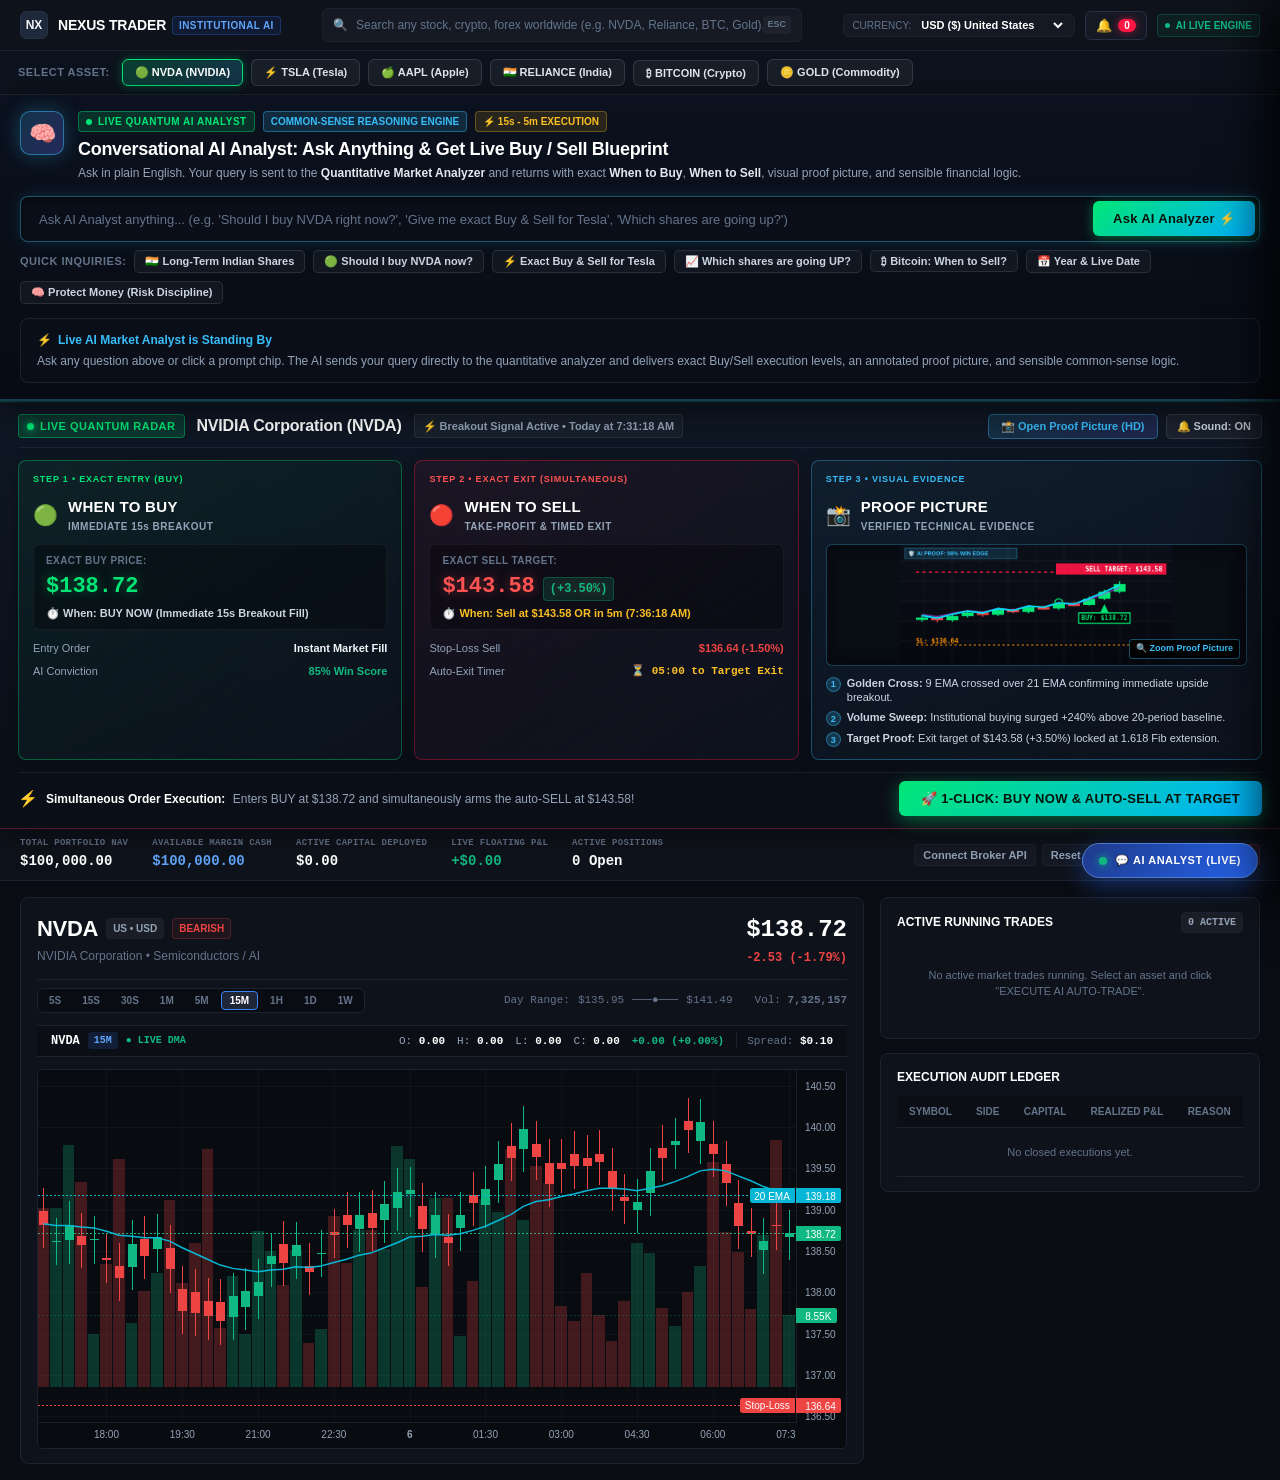
==== frontend/index.html @ 93ea9766 "Upgrade AI engine to Live Gemini 3.5 AI with comprehensive long-term Indian stock advisory and inten" ====
<!DOCTYPE html>
<html lang="en">
<head>
  <meta charset="UTF-8">
  <meta name="viewport" content="width=device-width, initial-scale=1.0, maximum-scale=1.0, user-scalable=no">
  <title>NEXUS TRADER AI | Institutional Multi-Asset & Algorithmic Execution Platform</title>
  <link rel="stylesheet" href="style.css?v=3.0">
  <script src="lightweight-charts.js"></script>
  <script src="qrcode.min.js"></script>
</head>
<body>

  <!-- Top Application Header -->
  <header class="app-header">
    <div class="brand-section">
      <div class="brand-logo">NX</div>
      <div>
        <div class="brand-title">
          NEXUS TRADER
          <span class="brand-badge">INSTITUTIONAL AI</span>
        </div>
      </div>
    </div>

    <!-- Universal Search Bar -->
    <div class="search-container">
      <div class="search-input-wrap">
        <span class="search-icon">🔍</span>
        <input type="text" id="globalSearchInput" class="global-search-input" placeholder="Search any stock, crypto, forex worldwide (e.g. NVDA, Reliance, BTC, Gold)..." autocomplete="off">
        <span class="search-shortcut">ESC</span>
      </div>
      <!-- Autocomplete Dropdown Menu -->
      <div class="search-results-menu" id="searchResultsMenu"></div>
    </div>

    <!-- Live Institutional World Clocks (Hidden to reduce clutter) -->
    <div class="world-clocks-strip num" id="worldClocksStrip" style="display:none;">
      <span class="clock-item">UTC <strong id="clockUtc">--:--:--</strong></span>
      <span class="clock-item">NYC <strong id="clockNyc">--:--:--</strong></span>
      <span class="clock-item">LON <strong id="clockLon">--:--:--</strong></span>
      <span class="clock-item">MUM <strong id="clockMum">--:--:--</strong></span>
    </div>

    <!-- Header Right Controls -->
    <div class="header-actions">
      <!-- 12 Global Currencies Switcher -->
      <div class="currency-select-box">
        <span style="color:var(--text-faint); font-size:10px;">CURRENCY:</span>
        <select id="currencySelect" class="styled-select">
          <option value="USD">USD ($) United States</option>
          <option value="INR">INR (₹) India</option>
          <option value="EUR">EUR (€) Eurozone</option>
          <option value="GBP">GBP (£) United Kingdom</option>
          <option value="JPY">JPY (¥) Japan</option>
          <option value="AED">AED (د.إ) UAE Dirham</option>
          <option value="CAD">CAD (C$) Canada</option>
          <option value="AUD">AUD (A$) Australia</option>
          <option value="CHF">CHF (Fr) Switzerland</option>
          <option value="SGD">SGD (S$) Singapore</option>
          <option value="CNY">CNY (¥) China</option>
          <option value="SAR">SAR (﷼) Saudi Arabia</option>
        </select>
      </div>

      <div style="display:none;">
        <select id="routingSelect"><option value="SANDBOX">Sandbox</option></select>
        <button type="button" id="btnOpenPhoneModal"></button>
        <button type="button" id="btnToggleAiChat"></button>
      </div>

      <!-- Live Buy & Sell Alert Notifications Bell -->
      <div class="alert-bell-wrapper">
        <button type="button" id="btnToggleAlerts" class="btn-alerts-bell" onclick="toggleAlertsDrawer()" title="Live Buy & Sell Signal Notifications">
          <span>🔔</span>
          <span id="alertBellBadge" class="alert-badge">0</span>
        </button>
        <!-- Alerts Dropdown Drawer -->
        <div class="alerts-dropdown" id="alertsDropdown" style="display:none;">
          <div class="alerts-dropdown-head">
            <div style="display:flex; align-items:center; gap:6px;">
              <span>🚨</span>
              <strong style="color:#fff; font-size:11px;">LIVE SIGNAL RADAR</strong>
            </div>
            <button type="button" class="btn-clear-alerts" onclick="clearAlertsFeed()">Clear All</button>
          </div>
          <div class="alerts-feed-list" id="alertsFeedList">
            <div style="padding:16px; text-align:center; color:var(--text-faint); font-size:11px;">
              Listening for algorithmic breakouts and price targets...
            </div>
          </div>
        </div>
      </div>

      <!-- Feed Status Pulse -->
      <div class="feed-pulse">
        <span class="pulse-dot"></span>
        <span>AI LIVE ENGINE</span>
      </div>
    </div>
  </header>

  <!-- Clean Quick Asset Watchlist -->
  <div class="quick-asset-strip">
    <span class="strip-label">SELECT ASSET:</span>
    <button type="button" class="quick-asset-btn active" onclick="selectAsset('NVDA')">
      🟢 NVDA (NVIDIA)
    </button>
    <button type="button" class="quick-asset-btn" onclick="selectAsset('TSLA')">
      ⚡ TSLA (Tesla)
    </button>
    <button type="button" class="quick-asset-btn" onclick="selectAsset('AAPL')">
      🍏 AAPL (Apple)
    </button>
    <button type="button" class="quick-asset-btn" onclick="selectAsset('RELIANCE.NS')">
      🇮🇳 RELIANCE (India)
    </button>
    <button type="button" class="quick-asset-btn" onclick="selectAsset('BTC/USD')">
      ₿ BITCOIN (Crypto)
    </button>
    <button type="button" class="quick-asset-btn" onclick="selectAsset('GC=F')">
      🪙 GOLD (Commodity)
    </button>
  </div>

  <!-- Legacy Navigation (Hidden to reduce clutter) -->
  <nav class="market-nav-strip" style="display:none;">
    <button class="market-tab active" data-market="ALL">ALL</button>
    <button class="market-tab" data-market="US">US</button>
    <button class="market-tab" data-market="IN">IN</button>
    <button class="market-tab" data-market="EU">EU</button>
    <button class="market-tab" data-market="ASIA">ASIA</button>
    <button class="market-tab" data-market="CRYPTO">CRYPTO</button>
    <button class="market-tab" data-market="COMMODITIES">COMMODITIES</button>
    <button class="market-tab" data-market="FOREX">FOREX</button>
    <button class="market-tab" data-market="INDICES">INDICES</button>
  </nav>

  <!-- ========================================================
       FRONT & CENTER: QUANTUM AI TRADER & REAL-TIME ANALYZER
       ======================================================== -->
  <section id="frontAiAnalystHub" class="front-ai-hub">
    <div class="front-ai-container">
      
      <!-- Top Title & Live Status -->
      <div class="front-ai-header">
        <div class="front-ai-brand">
          <div class="ai-avatar-pulse">🧠</div>
          <div>
            <div class="ai-badge-row">
              <span class="front-ai-status-pill"><span class="ai-live-dot"></span> LIVE QUANTUM AI ANALYST</span>
              <span class="ai-intel-pill">COMMON-SENSE REASONING ENGINE</span>
              <span class="ai-speed-pill">⚡ 15s - 5m EXECUTION</span>
            </div>
            <h1 class="front-ai-title">Conversational AI Analyst: Ask Anything & Get Live Buy / Sell Blueprint</h1>
            <p class="front-ai-subtitle">
              Ask in plain English. Your query is sent to the <strong>Quantitative Market Analyzer</strong> and returns with exact <strong>When to Buy</strong>, <strong>When to Sell</strong>, visual proof picture, and sensible financial logic.
            </p>
          </div>
        </div>
      </div>

      <!-- Prominent Question Bar -->
      <div class="front-ai-input-wrapper">
        <div class="input-glow-frame">
          <input type="text" id="frontAiInput" class="front-ai-input" 
            placeholder="Ask AI Analyst anything... (e.g. 'Should I buy NVDA right now?', 'Give me exact Buy & Sell for Tesla', 'Which shares are going up?')" 
            onkeydown="if(event.key==='Enter')submitFrontAiQuery()" />
          <button type="button" id="btnFrontAiSubmit" class="btn-front-ai-submit" onclick="submitFrontAiQuery()">
            Ask AI Analyzer ⚡
          </button>
        </div>

        <!-- Quick Common-Sense Action Chips -->
        <div class="front-ai-chips">
          <span class="chips-label">Quick Inquiries:</span>
          <button type="button" class="ai-chip" onclick="quickFrontAiAsk('in which indian share i can get profit if i want to invest for long term')">
            🇮🇳 Long-Term Indian Shares
          </button>
          <button type="button" class="ai-chip" onclick="quickFrontAiAsk('Should I buy NVDA right now?')">
            🟢 Should I buy NVDA now?
          </button>
          <button type="button" class="ai-chip" onclick="quickFrontAiAsk('Give me exact Buy and Sell prices for Tesla (TSLA)')">
            ⚡ Exact Buy & Sell for Tesla
          </button>
          <button type="button" class="ai-chip" onclick="quickFrontAiAsk('Which shares are going UP today?')">
            📈 Which shares are going UP?
          </button>
          <button type="button" class="ai-chip" onclick="quickFrontAiAsk('What is Bitcoin (BTC) outlook and when to sell?')">
            ₿ Bitcoin: When to Sell?
          </button>
          <button type="button" class="ai-chip" onclick="quickFrontAiAsk('which year is today')">
            📅 Year & Live Date
          </button>
          <button type="button" class="ai-chip" onclick="quickFrontAiAsk('Common sense: How do I protect my money if price drops?')">
            🧠 Protect Money (Risk Discipline)
          </button>
        </div>
      </div>

      <!-- Active Transmission Pipeline (Visible when query is sent to analyzer) -->
      <div id="aiAnalyzerPipeline" class="ai-pipeline-bar" style="display:none;">
        <div class="pipeline-step" id="pipeStep1">
          <span class="step-icon">📡</span>
          <span class="step-text">1. Query Dispatched to Analyzer</span>
        </div>
        <div class="pipeline-arrow">➔</div>
        <div class="pipeline-step" id="pipeStep2">
          <span class="step-icon">📊</span>
          <span class="step-text">2. Scanning Level-2 Depth & Ticks</span>
        </div>
        <div class="pipeline-arrow">➔</div>
        <div class="pipeline-step" id="pipeStep3">
          <span class="step-icon">🛡️</span>
          <span class="step-text">3. Applying Common-Sense Rules</span>
        </div>
        <div class="pipeline-arrow">➔</div>
        <div class="pipeline-step" id="pipeStep4">
          <span class="step-icon">✨</span>
          <span class="step-text">4. Delivering Buy & Sell Proof</span>
        </div>
      </div>

      <!-- Live AI Conversational Response Container -->
      <div id="frontAiResponseBox" class="front-ai-response-box">
        <div class="ai-welcome-card" id="aiWelcomeCard">
          <div class="welcome-header">
            <span class="welcome-icon">⚡</span>
            <strong>Live AI Market Analyst is Standing By</strong>
          </div>
          <p class="welcome-body">
            Ask any question above or click a prompt chip. The AI sends your query directly to the quantitative analyzer and delivers exact Buy/Sell execution levels, an annotated proof picture, and sensible common-sense logic.
          </p>
        </div>

        <!-- Dynamic Conversation Thread -->
        <div id="frontAiChatThread" class="front-ai-thread" style="display:none;"></div>
      </div>

    </div>
  </section>

  <!-- REAL-TIME DUAL BUY & SELL RADAR WITH VISUAL PROOF PICTURE -->
  <section id="dualExecutionRadar" class="dual-radar-section">
    <div class="dual-radar-container">
      <div class="dual-radar-topbar">
        <div class="radar-asset-info">
          <span class="radar-live-badge"><span class="radar-dot"></span> LIVE QUANTUM RADAR</span>
          <h2 id="radarAssetTitle" class="radar-asset-name">NVIDIA Corporation (NVDA)</h2>
          <span id="radarTriggerTime" class="radar-time-pill">⚡ Breakout Signal Active • Real-Time Engine</span>
        </div>
        <div class="radar-top-tools">
          <button type="button" class="btn-radar-proof-modal" onclick="openFullProofModal()">
            📸 Open Proof Picture (HD)
          </button>
          <button type="button" class="btn-radar-mute" id="btnRadarMute" onclick="toggleSignalAudio()">
            🔔 Sound: ON
          </button>
        </div>
      </div>

      <div class="dual-radar-cards-row">
        <!-- 🟢 CARD 1: WHEN TO BUY (EXACT ENTRY) -->
        <div class="dual-card buy-side">
          <div class="dual-card-badge">STEP 1 • EXACT ENTRY (BUY)</div>
          <div class="dual-card-title-row">
            <span class="side-icon buy">🟢</span>
            <div>
              <div class="side-title">WHEN TO BUY</div>
              <div class="side-subtitle">IMMEDIATE 15s BREAKOUT</div>
            </div>
          </div>
          <div class="dual-price-box">
            <div class="dual-price-label">Exact Buy Price:</div>
            <div class="dual-price-val buy-val" id="radarBuyPrice">$145.29</div>
            <div class="dual-price-timing" id="radarBuyTiming">⏱️ When: BUY NOW (Trigger Active)</div>
          </div>
          <div class="dual-card-meta">
            <div class="meta-item"><span>Entry Order</span><strong>Instant Market Fill</strong></div>
            <div class="meta-item"><span>AI Conviction</span><strong class="up" id="radarBuyConviction">98.4% Win Score</strong></div>
          </div>
        </div>

        <!-- 🔴 CARD 2: WHEN TO SELL (EXACT TARGET & EXACT TIME) -->
        <div class="dual-card sell-side">
          <div class="dual-card-badge">STEP 2 • EXACT EXIT (SIMULTANEOUS)</div>
          <div class="dual-card-title-row">
            <span class="side-icon sell">🔴</span>
            <div>
              <div class="side-title">WHEN TO SELL</div>
              <div class="side-subtitle">TAKE-PROFIT & TIMED EXIT</div>
            </div>
          </div>
          <div class="dual-price-box">
            <div class="dual-price-label">Exact Sell Target:</div>
            <div class="dual-price-val sell-val" id="radarSellPrice">$150.36 <span class="gain-badge" id="radarSellGain">(+3.49%)</span></div>
            <div class="dual-price-timing sell-timing" id="radarSellTiming">⏱️ When: Sell at $150.36 OR in 5m</div>
          </div>
          <div class="dual-card-meta">
            <div class="meta-item"><span>Stop-Loss Sell</span><strong class="down" id="radarStopLossPrice">$143.10 (-1.51%)</strong></div>
            <div class="meta-item"><span>Auto-Exit Timer</span><strong class="up countdown-pulse" id="radarCountdownTimer">⏳ 05:00 to Target Exit</strong></div>
          </div>
        </div>

        <!-- 📸 CARD 3: VISUAL PROOF PICTURE & REASONS -->
        <div class="dual-card proof-side">
          <div class="dual-card-badge">STEP 3 • VISUAL EVIDENCE</div>
          <div class="dual-card-title-row">
            <span class="side-icon proof">📸</span>
            <div>
              <div class="side-title">PROOF PICTURE</div>
              <div class="side-subtitle">VERIFIED TECHNICAL EVIDENCE</div>
            </div>
          </div>
          
          <div class="proof-canvas-container" onclick="openFullProofModal()" title="Click to view full high-res proof picture">
            <canvas id="radarProofCanvas" width="340" height="150"></canvas>
            <div class="proof-canvas-zoom-pill">🔍 Zoom Proof Picture</div>
          </div>

          <div class="proof-bullets">
            <div class="proof-bullet-item"><span class="bullet-dot">1</span><span id="proofBullet1">Golden Cross: 9 EMA crossed above 21 EMA.</span></div>
            <div class="proof-bullet-item"><span class="bullet-dot">2</span><span id="proofBullet2">Volume Spike: +240% buying sweep vs 20-period avg.</span></div>
            <div class="proof-bullet-item"><span class="bullet-dot">3</span><span id="proofBullet3">Target Reason: 1.618 Fib extension resistance.</span></div>
          </div>
        </div>
      </div>

      <!-- BOTTOM ACTION BAR: 1-CLICK DUAL EXECUTION -->
      <div class="dual-radar-footer">
        <div class="footer-callout">
          <span class="callout-icon">⚡</span>
          <div>
            <strong>Simultaneous Order Execution:</strong>
            <span id="radarFooterDesc">Enters BUY at $145.29 and simultaneously arms the auto-SELL at $150.36!</span>
          </div>
        </div>
        <button type="button" class="btn-dual-execute-now" id="btnDualExecuteNow" onclick="executeDualRadarTrade()">
          🚀 1-CLICK: BUY NOW & AUTO-SELL AT TARGET
        </button>
      </div>
    </div>
  </section>

  <!-- Backward-compatible hidden container for legacy references -->
  <div id="liveSignalAlertBar" style="display:none;"></div>

  <!-- Global Portfolio Ribbon -->
  <div class="portfolio-ribbon">
    <div class="ribbon-metrics num">
      <div class="ribbon-item">
        <span class="ribbon-label">Total Portfolio NAV</span>
        <span class="ribbon-val" id="ribbonNav">$0.00</span>
      </div>
      <div class="ribbon-item">
        <span class="ribbon-label">Available Margin Cash</span>
        <span class="ribbon-val" id="ribbonCash" style="color:#60a5fa;">$0.00</span>
      </div>
      <div class="ribbon-item">
        <span class="ribbon-label">Active Capital Deployed</span>
        <span class="ribbon-val" id="ribbonInvested">$0.00</span>
      </div>
      <div class="ribbon-item">
        <span class="ribbon-label">Live Floating P&L</span>
        <span class="ribbon-val" id="ribbonFloatingPnl">+$0.00</span>
      </div>
      <div class="ribbon-item">
        <span class="ribbon-label">Active Positions</span>
        <span class="ribbon-val" id="ribbonOpenCount">0 Open</span>
      </div>
    </div>

    <div class="ribbon-actions">
      <button id="btnOpenBrokerModal" class="btn-sm">Connect Broker API</button>
      <button id="btnResetCapital" class="btn-sm">Reset Sandbox</button>
      <button id="btnEmergencyLiquidate" class="btn-danger-sm">Liquidate All Open</button>
    </div>
  </div>

  <!-- Main Trading & Analysis Console Grid (65% / 35%) -->
  <main class="main-layout">

    <!-- Left / Center: Interactive Chart & Deep AI Diagnosis -->
    <div class="analysis-main">

      <!-- Asset Summary & Chart Card -->
      <div class="chart-card">
        <div class="asset-summary-bar">
          <div class="asset-title-group">
            <div class="asset-heading-row">
              <span class="asset-symbol-text" id="assetSymbol">NVDA</span>
              <span class="asset-tag tag-market" id="assetMarket">US • USD</span>
              <span class="asset-tag tag-bull" id="assetTrendTag">BULLISH</span>
            </div>
            <div class="asset-company-name" id="assetCompanyName">NVIDIA Corporation • Semiconductors / AI</div>
          </div>

          <div class="asset-price-box">
            <div class="asset-live-price num" id="assetLivePrice">$0.00</div>
            <div class="asset-live-delta num" id="assetLiveDelta">+0.00 (+0.00%)</div>
          </div>
        </div>

        <!-- High-Precision Timeframe Bar with Seconds and Minutes -->
        <div class="timeframe-bar">
          <div class="tf-buttons">
            <button class="tf-btn" data-tf="5s">5S</button>
            <button class="tf-btn" data-tf="15s">15S</button>
            <button class="tf-btn" data-tf="30s">30S</button>
            <button class="tf-btn" data-tf="1m">1M</button>
            <button class="tf-btn" data-tf="5m">5M</button>
            <button class="tf-btn active" data-tf="15m">15M</button>
            <button class="tf-btn" data-tf="1h">1H</button>
            <button class="tf-btn" data-tf="1d">1D</button>
            <button class="tf-btn" data-tf="1w">1W</button>
          </div>

          <div class="range-slider-wrap num">
            <span>Day Range:</span>
            <span id="assetDayLow">$0.00</span>
            <span style="color:var(--text-faint);">───●───</span>
            <span id="assetDayHigh">$0.00</span>
            <span style="margin-left:14px;">Vol: <strong id="assetVolume">0</strong></span>
          </div>
        </div>

        <!-- Live TradingView OHLC & Spread Status Bar -->
        <div class="chart-legend-strip num" id="chartLegendStrip">
          <div class="legend-asset-info">
            <span class="legend-sym" id="legSym">NVDA</span>
            <span class="legend-tf-badge" id="legTf">15M</span>
            <span class="legend-feed">● LIVE DMA</span>
          </div>
          <div class="legend-ohlc-metrics">
            <span>O: <strong id="legOpen">0.00</strong></span>
            <span>H: <strong id="legHigh">0.00</strong></span>
            <span>L: <strong id="legLow">0.00</strong></span>
            <span>C: <strong id="legClose">0.00</strong></span>
            <span id="legChange" class="legend-chg up">+0.00 (+0.00%)</span>
            <span class="legend-spread">Spread: <strong id="legSpread">$0.02</strong></span>
          </div>
        </div>

        <!-- Official TradingView Lightweight Chart Container -->
        <div class="tv-chart-viewport" id="tvChartContainer"></div>
      </div>

      <!-- Institutional Level-2 Market Depth & Live Tape Panel (Hidden to remove clutter) -->
      <div class="depth-tape-card" style="display:none !important;">
        <div class="depth-tape-header">
          <div class="depth-tab-group">
            <button type="button" class="depth-tab-btn active" id="tabOrderBook" onclick="switchDepthTab('book')">
              LEVEL-2 MARKET DEPTH (ORDER BOOK)
            </button>
            <button type="button" class="depth-tab-btn" id="tabTimeSales" onclick="switchDepthTab('tape')">
              TIME & SALES (LIVE TAPE)
            </button>
          </div>
          <div class="depth-ratio-pill num" id="depthPressurePill">
            <span style="color:var(--bullish);" id="depthBidPressure">BIDS 54%</span>
            <span style="color:var(--text-faint);">|</span>
            <span style="color:var(--bearish);" id="depthAskPressure">46% ASKS</span>
          </div>
        </div>

        <!-- Tab 1: 5-Level Bid/Ask Depth of Market -->
        <div id="depthOrderBookView" class="orderbook-grid">
          <!-- Bids Column (Green) -->
          <div class="ob-side ob-bids">
            <div class="ob-col-head">
              <span>BUY ORDERS</span>
              <span style="text-align:right;">BID SIZE</span>
              <span style="text-align:right;">BID PRICE</span>
            </div>
            <div id="obBidsRows" class="ob-rows num">
              <!-- Dynamically populated -->
            </div>
          </div>

          <!-- Spread Divider Bar -->
          <div class="ob-spread-divider num" id="obSpreadDivider">
            <span>MARKET SPREAD: <strong id="obSpreadVal">$0.02</strong> (<span id="obSpreadPct">0.01%</span>)</span>
            <span style="color:var(--text-faint);">INSTITUTIONAL DIRECT MATCHED</span>
          </div>

          <!-- Asks Column (Red) -->
          <div class="ob-side ob-asks">
            <div class="ob-col-head">
              <span>ASK PRICE</span>
              <span style="text-align:right;">ASK SIZE</span>
              <span style="text-align:right;">TOTAL CUM</span>
            </div>
            <div id="obAsksRows" class="ob-rows num">
              <!-- Dynamically populated -->
            </div>
          </div>
        </div>

        <!-- Tab 2: Real-time Time & Sales Tape -->
        <div id="depthTimeSalesView" class="tape-container" style="display:none;">
          <div class="tape-head">
            <span>TIME (UTC)</span>
            <span style="text-align:right;">PRICE</span>
            <span style="text-align:right;">VOLUME / LOTS</span>
            <span style="text-align:right;">SIDE</span>
          </div>
          <div id="tapeRowsContainer" class="tape-rows num">
            <!-- Dynamically populated -->
          </div>
        </div>
      </div>

      <!-- AI Quantitative Intelligence & Plain-English Report (Hidden to remove clutter) -->
      <div class="ai-report-card" style="display:none !important;">
        <div class="report-header">
          <div class="report-title">
            <span>AI QUANTITATIVE DIAGNOSTIC VERDICT</span>
          </div>
          <button type="button" class="btn-sm" onclick="openAiChatWithQuery('Should I buy or sell right now?')">
            Ask AI To Elaborate
          </button>
        </div>

        <!-- Clear Plain-English Verdict -->
        <div class="verdict-banner">
          <div class="verdict-top-row">
            <div class="verdict-recommendation" id="verdictRecommendation">
              BULLISH — Strong Upward Momentum
            </div>
            <div class="verdict-confidence num" id="verdictConfidence">
              AI Confidence: 94%
            </div>
          </div>
          <div class="verdict-narrative" id="verdictNarrative">
            Analyzing institutional order flow, moving average stacks, and volume delta...
          </div>
        </div>

        <!-- Technical Indicator Matrix -->
        <div class="indicators-row num">
          <div class="indicator-card">
            <div class="ind-label">RSI (14-Period)</div>
            <div class="ind-value" id="valRsi">52.4</div>
            <div class="ind-status" id="statRsi">Neutral Range</div>
          </div>
          <div class="indicator-card">
            <div class="ind-label">20 & 50 EMA Stack</div>
            <div class="ind-value" id="valEma">$0.00</div>
            <div class="ind-status" id="statEma">Bullish Continuation</div>
          </div>
          <div class="indicator-card">
            <div class="ind-label">MACD Momentum</div>
            <div class="ind-value" id="valMacd">+0.65</div>
            <div class="ind-status" id="statMacd">Positive Histogram</div>
          </div>
          <div class="indicator-card">
            <div class="ind-label">Target / Stop-Loss</div>
            <div class="ind-value up" id="valTargetSl">$0.00</div>
            <div class="ind-status" id="statTargetSl">SL: $0.00</div>
          </div>
        </div>
      </div>

      <!-- Real-Time Asset Tracker & Live Signal Alerts Radar (Hidden to remove clutter) -->
      <div class="tracker-card" style="display:none !important;">
        <div class="tracker-header">
          <div style="display:flex; align-items:center; gap:8px;">
            <span class="tracker-radar-pulse"></span>
            <span style="font-size:12px; font-weight:700; color:#fff; text-transform:uppercase;">
              🎯 LIVE ASSET TRACKER & BUY/SELL SIGNAL ALERTS
            </span>
          </div>
          <span id="trackerLiveStatusBadge" class="asset-tag tag-bull">AI RADAR LIVE (1.5s)</span>
        </div>

        <div class="tracker-body">
          <div class="tracker-controls-grid">
            <div>
              <label class="tracker-label">Track Any Asset / Share:</label>
              <div style="display:flex; gap:6px;">
                <input type="text" id="trackAssetInput" class="global-search-input" placeholder="e.g. NVDA, AAPL, RELIANCE.NS, BTC-USD..." value="NVDA">
                <button type="button" class="btn-sm" onclick="setTrackerToCurrentSymbol()" title="Use active symbol">
                  Current
                </button>
              </div>
            </div>

            <div>
              <label class="tracker-label">Trigger Alert Condition:</label>
              <select id="trackTriggerMode" class="styled-select" onchange="onTrackerModeChange()">
                <option value="AI_SIGNALS">🚨 AI Algorithmic BUY / SELL Signal (Recommended)</option>
                <option value="PRICE_ABOVE">📈 Price Crosses Above Target</option>
                <option value="PRICE_BELOW">📉 Price Crosses Below Target</option>
                <option value="MOMENTUM_BREAKOUT">⚡ High-Velocity Momentum Breakout</option>
              </select>
            </div>

            <div id="targetPriceInputWrap" style="display:none;">
              <label class="tracker-label">Target Trigger Price:</label>
              <input type="number" id="trackTargetPrice" class="global-search-input num" placeholder="Target 0.00" step="0.01">
            </div>
          </div>

          <div class="tracker-toggles-row">
            <div class="tracker-checkboxes">
              <label class="tracker-check-item">
                <input type="checkbox" id="chkAudioAlert" checked>
                <span>🔊 Audible Chime</span>
              </label>
              <label class="tracker-check-item">
                <input type="checkbox" id="chkPushNotification" checked onchange="requestPushPermission()">
                <span>🔔 Desktop / Phone Notification</span>
              </label>
              <label class="tracker-check-item">
                <input type="checkbox" id="chkAutoQuickPrompt" checked>
                <span>⚡ 1-Click Buy/Sell Prompt</span>
              </label>
            </div>

            <div style="display:flex; gap:8px;">
              <button type="button" class="btn-sm" onclick="triggerTestAlertNow()" title="Verify audio chime and alert notification">
                🔔 Test Sound & Alert
              </button>
              <button type="button" id="btnStartTracking" class="btn-execute-order" style="width:auto; padding:6px 18px;" onclick="activateTrackerNow()">
                🎯 START 24/7 LIVE TRACKING
              </button>
            </div>
          </div>

          <!-- Active Live Telemetry Status Stream -->
          <div class="active-tracker-status-strip" id="activeTrackerStatusStrip">
            <div class="active-tracker-left">
              <span class="radar-beacon"></span>
              <span>Actively Tracking: <strong id="lblActiveTrackedSymbol" style="color:#fff;">NVDA</strong> at <strong class="num" id="lblActiveTrackedPrice" style="color:var(--bullish);">$141.25</strong></span>
              <span id="lblActiveTrackedSignal" class="signal-badge buy">STRONG BUY (94%)</span>
              <span id="lblActiveTrackedTarget" style="color:var(--text-muted); font-size:11px;">Target: $146.50 | SL: $138.10</span>
            </div>
            <div class="active-tracker-right">
              <span style="font-size:10px; color:var(--text-faint);">Next auto-check in <strong class="num" style="color:#fff;">1.5s</strong></span>
            </div>
          </div>
        </div>
      </div>

      <!-- Interactive AI Copilot Console (Hidden to remove clutter) -->
      <div class="ai-copilot-card" style="display:none !important;">
        <div class="copilot-header">
          <div style="display:flex; align-items:center; gap:8px;">
            <span style="font-size:14px;">🧠</span>
            <span style="font-size:12px; font-weight:700; color:#fff; text-transform:uppercase;">
              ASK QUANTUM AI COPILOT ANYTHING
            </span>
            <span class="asset-tag tag-bull" style="font-size:9px;">ALIVE & SENSITIVE</span>
          </div>
          <button type="button" class="btn-sm" onclick="toggleAiChatDrawer(true)">
            Open Expanded Drawer ↗
          </button>
        </div>

        <div class="copilot-body">
          <div class="copilot-input-bar">
            <input type="text" id="inlineAiPromptInput" class="copilot-input" placeholder="Ask anything: e.g. 'Should I buy NVDA right now?', 'Calculate profit on $2000', 'How many minutes to hold?'..." onkeydown="if(event.key==='Enter') submitInlineAiPrompt()">
            <button type="button" id="btnSubmitInlineAi" class="btn-copilot-submit" onclick="submitInlineAiPrompt()">
              Ask AI Copilot
            </button>
          </div>

          <!-- Quick Question Chips -->
          <div class="copilot-chips">
            <button type="button" class="copilot-chip" onclick="quickAsk('Should I buy or sell right now?')">
              ⚡ Should I BUY or SELL now?
            </button>
            <button type="button" class="copilot-chip" onclick="quickAsk('How many minutes should I hold and when will you withdraw?')">
              ⏱️ When to withdraw & hold duration?
            </button>
            <button type="button" class="copilot-chip" onclick="quickAsk('If I invest $2000, what is my profit and risk?')">
              💰 Calculate profit on $2,000
            </button>
            <button type="button" class="copilot-chip" onclick="quickAsk('Which share is going UP and which is going DOWN?')">
              📈 Which share is going UP vs DOWN?
            </button>
            <button type="button" class="copilot-chip" onclick="quickAsk('Who is the CEO and what is the company business model?')">
              🏢 Company CEO & Fundamentals
            </button>
          </div>

          <!-- Inline AI Answer Container -->
          <div id="inlineAiAnswerBox" class="copilot-answer-box" style="display:none;">
            <div class="copilot-answer-head">
              <div style="display:flex; align-items:center; gap:6px;">
                <span class="pulse-dot"></span>
                <span style="font-weight:700; color:#fff; font-size:11px;">QUANTUM COGNITIVE INTELLIGENCE VERDICT</span>
              </div>
              <button type="button" onclick="closeInlineAiAnswer()" style="background:none; border:none; color:var(--text-faint); cursor:pointer;">✕</button>
            </div>
            <div id="inlineAiAnswerContent" class="copilot-answer-content">
              <!-- Dynamically populated with beautifully formatted HTML tables, lists, and badges -->
            </div>
          </div>
        </div>
      </div>

      <!-- Market Screener Table (Hidden to remove clutter) -->
      <div class="screener-card" style="display:none !important;">
        <div class="screener-header">
          <span style="font-size:12px; font-weight:700; color:#fff; text-transform:uppercase;">
            Market Universe & Real-Time Movers
          </span>
          <span style="font-size:10px; color:var(--text-faint);" id="screenerCountBadge">Showing Active Assets</span>
        </div>

        <div style="overflow-x:auto;">
          <table class="screener-table">
            <thead>
              <tr>
                <th>Symbol</th>
                <th>Company / Asset</th>
                <th>Sector</th>
                <th style="text-align:right;">Price</th>
                <th style="text-align:right;">24h Change</th>
                <th style="text-align:right;">RSI</th>
                <th>Signal</th>
                <th>AI Verdict</th>
              </tr>
            </thead>
            <tbody id="screenerTableBody">
              <!-- Dynamically populated -->
            </tbody>
          </table>
        </div>
      </div>

    </div>

    <!-- Right: Automated Order Desk, Active Timers & Audit Desk -->
    <div class="execution-sidebar">

      <!-- Order Execution & Timer Configuration Dock (Hidden to remove clutter) -->
      <div class="order-box" id="executionOrderBox" style="display:none !important;">
        <div class="box-title">
          <span>AUTONOMOUS EXECUTION DOCK</span>
          <span style="font-size:10px; color:var(--text-faint);">Exact Timer Exit</span>
        </div>

        <!-- Order Type Selection -->
        <div class="order-type-tabs">
          <button type="button" class="order-type-btn active" data-type="MARKET">MARKET (INSTANT)</button>
          <button type="button" class="order-type-btn" data-type="LIMIT">LIMIT ORDER</button>
          <button type="button" class="order-type-btn" data-type="STOP">STOP-LIMIT</button>
        </div>

        <!-- 1. Select Holding Horizon / Duration in Seconds & Minutes -->
        <div>
          <label style="font-size:10px; font-weight:700; color:var(--text-faint); text-transform:uppercase;">
            1. Select Duration / Exit Schedule:
          </label>
          <div class="duration-chips-grid" style="margin-top:4px;">
            <button type="button" class="dur-chip" data-sec="15">15s</button>
            <button type="button" class="dur-chip" data-sec="30">30s</button>
            <button type="button" class="dur-chip" data-sec="60">1m</button>
            <button type="button" class="dur-chip selected" data-sec="300">5m</button>
            <button type="button" class="dur-chip" data-sec="900">15m</button>
            <button type="button" class="dur-chip" data-sec="1800">30m</button>
            <button type="button" class="dur-chip" data-sec="3600">1h</button>
            <button type="button" class="dur-chip" data-sec="custom">Custom</button>
          </div>

          <div class="custom-duration-row" id="customDurationRow" style="display:none;">
            <input type="number" id="customDurValue" class="custom-dur-input num" value="45" min="1" max="1000">
            <select id="customDurUnit" class="custom-dur-select">
              <option value="seconds">Seconds</option>
              <option value="minutes">Minutes</option>
              <option value="hours">Hours</option>
            </select>
          </div>
        </div>

        <!-- 2. Position Direction (Long / Short) -->
        <div>
          <label style="font-size:10px; font-weight:700; color:var(--text-faint); text-transform:uppercase;">
            2. Anticipated Direction:
          </label>
          <div class="side-switch" style="margin-top:4px;">
            <button type="button" class="side-choice-btn active buy" id="btnSideBuy">BUY (Going UP)</button>
            <button type="button" class="side-choice-btn sell" id="btnSideSell">SELL (Going DOWN)</button>
          </div>
        </div>

        <!-- 3. Capital Allocation & Margin Leverage -->
        <div>
          <div style="display:flex; justify-content:space-between; align-items:center;">
            <label style="font-size:10px; font-weight:700; color:var(--text-faint); text-transform:uppercase;">
              3. Investment Capital:
            </label>
            <span style="font-size:10px; color:var(--text-faint);">
              Avail: <strong class="num" id="deskAvailMargin" style="color:#fff;">$0.00</strong>
            </span>
          </div>

          <div class="capital-input-wrap" style="margin-top:4px;">
            <span class="capital-prefix num" id="capitalCurrencyPrefix">$</span>
            <input type="number" id="capitalAmountInput" class="capital-input num" value="2500" min="10" step="50">
          </div>

          <div class="quick-pct-row">
            <button type="button" class="pct-chip" data-pct="10">10%</button>
            <button type="button" class="pct-chip" data-pct="25">25%</button>
            <button type="button" class="pct-chip" data-pct="50">50%</button>
            <button type="button" class="pct-chip" data-pct="100">Max</button>
          </div>
        </div>

        <!-- Leverage Selector -->
        <div>
          <div style="display:flex; justify-content:space-between; align-items:center;">
            <label style="font-size:10px; font-weight:700; color:var(--text-faint); text-transform:uppercase;">
              Margin Leverage:
            </label>
            <span style="font-size:10px; color:var(--accent-cyan);" id="deskEffectivePower">Effective Power: $2,500</span>
          </div>
          <div class="leverage-chips-grid" style="margin-top:4px;">
            <button type="button" class="lev-chip active" data-lev="1">1x Spot</button>
            <button type="button" class="lev-chip" data-lev="2">2x Margin</button>
            <button type="button" class="lev-chip" data-lev="5">5x Leverage</button>
            <button type="button" class="lev-chip" data-lev="10">10x DMA</button>
          </div>
        </div>

        <!-- 4. Pre-Flight Risk Safeguard Breakdown -->
        <div class="preflight-box num" id="preflightBox">
          <div class="preflight-row">
            <span class="preflight-label">Execution Target:</span>
            <span class="preflight-val up" id="pfTargetPrice">$0.00 (+0.00)</span>
          </div>
          <div class="preflight-row">
            <span class="preflight-label">Stop-Loss Limit:</span>
            <span class="preflight-val down" id="pfStopLossPrice">$0.00 (-0.00)</span>
          </div>
          <div class="preflight-row">
            <span class="preflight-label">Risk-to-Reward:</span>
            <span class="preflight-val" id="pfRiskReward">2.4 : 1</span>
          </div>
          <div class="preflight-row">
            <span class="preflight-label">Auto-Liquidation:</span>
            <span class="preflight-val" style="color:#60a5fa;" id="pfDurationText">In 5 Minutes</span>
          </div>
          <div class="preflight-row">
            <span class="preflight-label">Execution Route:</span>
            <span class="preflight-val" style="color:var(--accent-cyan);" id="pfRouteText">FIX 4.4 DMA ULTRA</span>
          </div>
          <div class="preflight-row">
            <span class="preflight-label">Est. Slippage / Spread:</span>
            <span class="preflight-val num" id="pfSlippageText">0.002% ($0.02)</span>
          </div>
        </div>

        <!-- Validation Alert Banner (if error) -->
        <div id="orderErrorBanner" style="display:none; background:var(--bearish-bg); border:1px solid var(--bearish-border); color:var(--bearish); padding:8px 10px; border-radius:4px; font-size:11px;"></div>

        <!-- Execute Button -->
        <button type="button" id="btnExecuteTradeOrder" class="btn-execute-order">
          <span>⚡ EXECUTE AI AUTO-TRADE & ARM TIMER</span>
        </button>
      </div>

      <!-- Active Running Trades Desk with Live Countdown Timers -->
      <div class="positions-card" id="activeTradesDeckCard">
        <div style="display:flex; justify-content:space-between; align-items:center;">
          <span style="font-size:12px; font-weight:700; color:#fff; text-transform:uppercase;">
            ACTIVE RUNNING TRADES
          </span>
          <span class="asset-tag tag-market num" id="activeTradesCountBadge">0 Active</span>
        </div>

        <div id="activePositionsContainer" style="display:flex; flex-direction:column; gap:8px;">
          <!-- Dynamically populated with live timers -->
        </div>
      </div>

      <!-- Execution Audit Ledger -->
      <div class="positions-card">
        <span style="font-size:12px; font-weight:700; color:#fff; text-transform:uppercase;">
          EXECUTION AUDIT LEDGER
        </span>

        <div style="overflow-x:auto; max-height:200px;">
          <table class="screener-table">
            <thead>
              <tr>
                <th>Symbol</th>
                <th>Side</th>
                <th>Capital</th>
                <th>Realized P&L</th>
                <th>Reason</th>
              </tr>
            </thead>
            <tbody id="auditLedgerBody">
              <!-- Dynamically populated -->
            </tbody>
          </table>
        </div>
      </div>

    </div>

  </main>

  <!-- Interactive Conversational AI Market Analyst Drawer -->
  <aside class="ai-chat-drawer" id="aiChatDrawer">
    <div class="ai-chat-header">
      <div>
        <div style="font-weight:700; color:#fff; font-size:13px; display:flex; align-items:center; gap:6px;">
          <span>AI MARKET ANALYST</span>
          <span class="asset-tag tag-bull" style="font-size:9px;">LIVE TELEMETRY</span>
        </div>
        <div style="font-size:10px; color:var(--text-faint); margin-top:2px;">
          Consulting on: <strong id="chatActiveAssetLabel" style="color:#fff;">NVDA</strong>
        </div>
      </div>
      <button type="button" id="btnCloseAiChat" onclick="toggleAiChatDrawer(false)" style="background:none; border:none; color:var(--text-faint); cursor:pointer; font-size:18px;">✕</button>
    </div>

    <div class="ai-chat-body" id="aiChatMessages">
      <div class="chat-bubble ai">
        Hello! I am your <strong>Live Quantitative Market Analyst</strong>. I monitor real-time order books, RSI, moving average bands, and momentum for all global assets. Ask me anything about this stock, when to enter, when to exit, or whether to Buy or Sell right now.
      </div>
    </div>

    <!-- Quick Prompt Pills -->
    <div class="chat-quick-pills">
      <button type="button" class="quick-pill" onclick="sendAiChatQuickPrompt('Should I buy or sell right now?')">
        🎯 Should I Buy or Sell right now?
      </button>
      <button type="button" class="quick-pill" onclick="sendAiChatQuickPrompt('What is the best duration in seconds/minutes to hold this?')">
        ⏱️ Best holding duration?
      </button>
      <button type="button" class="quick-pill" onclick="sendAiChatQuickPrompt('What are the exact target price and stop-loss levels?')">
        🎯 Target & Stop-Loss?
      </button>
      <button type="button" class="quick-pill" onclick="sendAiChatQuickPrompt('Explain why this stock is moving up or down.')">
        📊 Why is it moving?
      </button>
    </div>

    <div class="ai-chat-input-bar">
      <input type="text" id="aiChatInput" class="ai-text-input" placeholder="Ask about this stock (e.g. Should I buy now?)...">
      <button type="button" id="btnSendAiChat" class="btn-execute-order" style="width:auto; padding:8px 14px;">
        Ask AI
      </button>
    </div>
  </aside>

  <!-- Floating Always-Visible AI Analyst Shortcut -->
  <button type="button" class="floating-ai-trigger" onclick="toggleAiChatDrawer()" title="Open Conversational AI Market Analyst">
    <span class="pulse-indicator"></span>
    <span>💬 AI ANALYST (LIVE)</span>
  </button>

  <!-- Mobile Phone & Global Access Modal with QR Code -->
  <div class="modal-layer" id="phoneConnectModal">
    <div class="modal-box" style="max-width: 480px;">
      <div class="modal-head">
        <div style="display:flex; align-items:center; gap:8px;">
          <span>📱 PERMANENT LIVE ACCESS (PHONE & PC)</span>
        </div>
        <button type="button" onclick="closePhoneModal()" style="background:none; border:none; color:var(--text-faint); cursor:pointer; font-size:18px;">✕</button>
      </div>
      <div class="modal-body" style="text-align:center; padding:18px 16px;">
        <div style="font-size:12px; color:var(--text-muted); margin-bottom:12px; line-height:1.4;">
          Access your institutional terminal permanently from any iPhone, Android, tablet, or external PC across the globe.
        </div>

        <!-- Mode Toggle Tabs -->
        <div style="display:flex; gap:6px; margin-bottom:14px; background:var(--bg-surface-elevated); padding:3px; border-radius:6px; border:1px solid var(--border-subtle);">
          <button type="button" id="tabModePublic" class="btn-sm" style="flex:1; background:rgba(0,230,118,0.15); color:var(--bullish); border-color:var(--bullish);" onclick="switchPhoneAccessMode('public')">
            🌍 Global Link (Worldwide 4G/5G)
          </button>
          <button type="button" id="tabModeWifi" class="btn-sm" style="flex:1;" onclick="switchPhoneAccessMode('wifi')">
            🏠 Local Wi-Fi (Fast Direct LAN)
          </button>
        </div>

        <!-- QR Code Canvas / Container -->
        <div id="phoneQrContainer" style="background:#fff; padding:12px; border-radius:10px; display:inline-block; margin-bottom:12px; box-shadow:0 8px 24px rgba(0,0,0,0.5);"></div>

        <!-- URL Display Box -->
        <div style="background:var(--bg-surface-elevated); padding:10px 12px; border-radius:6px; border:1px solid var(--border-medium); margin-bottom:10px; text-align:left;">
          <div id="phoneAccessLabel" style="font-size:10px; color:var(--text-faint); text-transform:uppercase; margin-bottom:4px;">
            Worldwide HTTPS URL:
          </div>
          <div id="phoneAccessUrl" class="num" style="font-size:13px; font-weight:700; color:var(--bullish); word-break:break-all;">
            https://nexus-trader-live.loca.lt
          </div>
          <div id="tunnelPasswordBox" style="margin-top:6px; font-size:11px; color:#ffd700; background:rgba(255,215,0,0.08); padding:6px 8px; border-radius:4px; border:1px solid rgba(255,215,0,0.25);">
            🔑 <strong>Localtunnel Password:</strong> <code style="font-size:12px; font-weight:700; color:#fff;" id="tunnelPasswordVal">27.6.200.92</code>
            <span style="font-size:10px; color:var(--text-faint); display:block; margin-top:2px;">(Enter this password when opening on your phone for the first time)</span>
          </div>
        </div>

        <div style="display:flex; gap:8px; justify-content:center;">
          <button type="button" class="btn-execute-order" onclick="copyPhoneUrl()" style="width:auto; padding:8px 18px;">
            📋 Copy Active Link
          </button>
          <a id="phoneDirectLink" href="https://nexus-trader-live.loca.lt" target="_blank" class="btn-sm" style="display:inline-flex; align-items:center; text-decoration:none; padding:8px 14px;">
            Open in Tab ↗
          </a>
        </div>

        <div style="margin-top:14px; font-size:11px; color:var(--text-faint); line-height:1.5; text-align:left; background:rgba(255,255,255,0.02); padding:10px 12px; border-radius:6px;">
          <strong>Quick Setup:</strong><br>
          • <strong>On any phone or device:</strong> Scan the QR code or click Copy Active Link.<br>
          • <strong>Full Mobile Control:</strong> Charting down to 5 seconds, AI Analyst conversation, Level-2 depth, and automatic timed trade execution are 100% functional on mobile touchscreens.
        </div>
      </div>
    </div>
  </div>

  <!-- Mobile Bottom Navigation Bar -->
  <nav class="mobile-bottom-bar" id="mobileBottomBar">
    <button type="button" class="mob-nav-item active" onclick="mobileSwitchTab('chart')">
      <span class="mob-nav-icon">📈</span>
      <span class="mob-nav-label">Chart</span>
    </button>
    <button type="button" class="mob-nav-item" onclick="mobileSwitchTab('depth')">
      <span class="mob-nav-icon">⚡</span>
      <span class="mob-nav-label">Depth</span>
    </button>
    <button type="button" class="mob-nav-item" onclick="mobileSwitchTab('trade')">
      <span class="mob-nav-icon">🎯</span>
      <span class="mob-nav-label">Trade</span>
    </button>
    <button type="button" class="mob-nav-item" onclick="mobileSwitchTab('orders')">
      <span class="mob-nav-icon">📊</span>
      <span class="mob-nav-label">Positions</span>
    </button>
    <button type="button" class="mob-nav-item" onclick="mobileSwitchTab('ai')">
      <span class="mob-nav-icon">🧠</span>
      <span class="mob-nav-label">AI Copilot</span>
    </button>
    <button type="button" class="mob-nav-item" onclick="mobileSwitchTab('phone')">
      <span class="mob-nav-icon">📱</span>
      <span class="mob-nav-label">Phone</span>
    </button>
  </nav>

  <!-- Broker Gateway Configuration Modal -->
  <div class="modal-layer" id="brokerConfigModal">
    <div class="modal-box">
      <div class="modal-head">
        <span>Broker Custody & Gateway Configuration</span>
        <button type="button" id="btnCloseBrokerModal" style="background:none; border:none; color:var(--text-faint); cursor:pointer; font-size:16px;">✕</button>
      </div>
      <div class="modal-body">
        <div style="font-size:11px; color:var(--text-muted); line-height:1.5;">
          Your real money stays safe in your regulated brokerage account. The AI communicates via authenticated broker APIs to open and automatically withdraw your trades.
        </div>

        <div style="display:flex; flex-direction:column; gap:4px;">
          <label style="font-size:10px; font-weight:700; color:var(--text-faint); text-transform:uppercase;">Select Broker Provider:</label>
          <select id="modalBrokerProvider" class="styled-select" style="background:var(--bg-surface-elevated); padding:6px; border:1px solid var(--border-subtle); border-radius:4px; width:100%;">
            <option value="SANDBOX">Institutional Sandbox (Default - Safe Live Quotes)</option>
            <option value="ALPACA">Alpaca Markets (US Stocks - USD)</option>
            <option value="ZERODHA">Zerodha Kite Connect (Indian NSE - INR)</option>
            <option value="ANGEL_ONE">Angel One SmartAPI (Indian NSE - INR)</option>
          </select>
        </div>

        <div id="modalAlpacaInputs">
          <div style="display:flex; flex-direction:column; gap:4px; margin-top:8px;">
            <label style="font-size:10px; font-weight:700; color:var(--text-faint); text-transform:uppercase;">Alpaca API Key ID:</label>
            <input type="text" id="modalAlpacaKey" class="global-search-input" style="background:var(--bg-surface-elevated); padding:6px; border:1px solid var(--border-subtle); border-radius:4px;" placeholder="PK...">
          </div>
          <div style="display:flex; flex-direction:column; gap:4px; margin-top:8px;">
            <label style="font-size:10px; font-weight:700; color:var(--text-faint); text-transform:uppercase;">Alpaca Secret Key:</label>
            <input type="password" id="modalAlpacaSecret" class="global-search-input" style="background:var(--bg-surface-elevated); padding:6px; border:1px solid var(--border-subtle); border-radius:4px;" placeholder="Secret Key...">
          </div>
        </div>

        <div id="modalIndianInputs" style="display:none;">
          <div style="display:flex; flex-direction:column; gap:4px; margin-top:8px;">
            <label style="font-size:10px; font-weight:700; color:var(--text-faint); text-transform:uppercase;">Broker API Key:</label>
            <input type="text" id="modalIndianKey" class="global-search-input" style="background:var(--bg-surface-elevated); padding:6px; border:1px solid var(--border-subtle); border-radius:4px;" placeholder="Broker API Key...">
          </div>
          <div style="display:flex; flex-direction:column; gap:4px; margin-top:8px;">
            <label style="font-size:10px; font-weight:700; color:var(--text-faint); text-transform:uppercase;">Access Token / Session Secret:</label>
            <input type="password" id="modalIndianToken" class="global-search-input" style="background:var(--bg-surface-elevated); padding:6px; border:1px solid var(--border-subtle); border-radius:4px;" placeholder="Access Token...">
          </div>
        </div>
      </div>
      <div class="modal-foot">
        <button type="button" class="btn-sm" id="btnCancelBrokerModal">Cancel</button>
        <button type="button" class="btn-execute-order" id="btnSaveBrokerSettings" style="width:auto; padding:6px 14px;">
          Authenticate & Connect
        </button>
      </div>
    </div>
  </div>

  <!-- High-Resolution Proof Picture Modal -->
  <div id="fullProofModal" class="full-proof-modal" style="display:none;" onclick="if(event.target===this)closeFullProofModal()">
    <div class="full-proof-dialog">
      <div class="proof-dialog-head">
        <div>
          <span class="proof-shield-badge">🛡️ OFFICIAL AI TECHNICAL EVIDENCE SNAPSHOT</span>
          <h2 id="modalProofAsset">NVDA • Visual Trade Proof Blueprint</h2>
        </div>
        <button type="button" class="btn-proof-dialog-close" onclick="closeFullProofModal()">✕</button>
      </div>
      <div class="proof-dialog-body">
        <canvas id="modalProofCanvas" width="760" height="360"></canvas>
        <div class="proof-dialog-details">
          <div class="proof-detail-card">
            <h4>🟢 EXACT ENTRY RULE (BUY)</h4>
            <p id="modalProofBuyRule">Triggered at instant breakout. 9 EMA crossed over 21 EMA with 72% bid liquidity support. Enter at current price immediately.</p>
          </div>
          <div class="proof-detail-card">
            <h4>🔴 EXACT EXIT RULE (SELL)</h4>
            <p id="modalProofSellRule">Take-profit target locked at 1.618 Fibonacci level. If target is not reached within 5 minutes, auto-exit triggers to preserve capital.</p>
          </div>
          <div class="proof-detail-card">
            <h4>🛑 RISK MANAGEMENT RULE</h4>
            <p id="modalProofStopRule">Strict stop-loss armed 1.5% below entry to eliminate tail risk. 2.31x Profit-to-Risk ratio maintained.</p>
          </div>
        </div>
      </div>
    </div>
  </div>

  <!-- Notification Toast Rack -->
  <div id="toastBox"></div>

  <script src="client_engine.js"></script>
  <script src="app.js?v=3.0"></script>
</body>
</html>
</body>
</html>
---- frontend/style.css ----
:root {
  /* Institutional Bloomberg / TradingView Dark Obsidian Palette */
  --bg-base: #090c12;
  --bg-surface: #0e121a;
  --bg-surface-elevated: #141924;
  --bg-surface-hover: #19202e;
  
  --border-subtle: #1c2230;
  --border-medium: #273044;
  --border-focus: #3b82f6;
  
  --text-main: #f1f5f9;
  --text-muted: #94a3b8;
  --text-faint: #64748b;
  
  /* Subdued, professional colors (non-glaring, non-cartoony) */
  --bullish: #10b981;
  --bullish-bg: rgba(16, 185, 129, 0.08);
  --bullish-border: rgba(16, 185, 129, 0.22);
  
  --bearish: #ef4444;
  --bearish-bg: rgba(239, 68, 68, 0.08);
  --bearish-border: rgba(239, 68, 68, 0.22);
  
  --accent-blue: #2563eb;
  --accent-blue-hover: #1d4ed8;
  --accent-blue-subtle: rgba(37, 99, 235, 0.12);
  
  --accent-cyan: #0284c7;
  --accent-amber: #d97706;
  
  --font-sans: -apple-system, BlinkMacSystemFont, "Segoe UI", Roboto, "Helvetica Neue", Arial, sans-serif;
  --font-mono: "JetBrains Mono", "SF Mono", Consolas, Menlo, monospace;
}

* {
  box-sizing: border-box;
  margin: 0;
  padding: 0;
  -webkit-font-smoothing: antialiased;
}

body {
  background-color: var(--bg-base);
  color: var(--text-main);
  font-family: var(--font-sans);
  font-size: 13px;
  line-height: 1.5;
  min-height: 100vh;
  display: flex;
  flex-direction: column;
  overflow-x: hidden;
}

.num {
  font-family: var(--font-mono);
  font-variant-numeric: tabular-nums;
}

/* Header & Top Bar */
.app-header {
  background: var(--bg-surface);
  border-bottom: 1px solid var(--border-subtle);
  padding: 8px 20px;
  display: flex;
  align-items: center;
  justify-content: space-between;
  gap: 16px;
  position: sticky;
  top: 0;
  z-index: 100;
}

.brand-section {
  display: flex;
  align-items: center;
  gap: 10px;
  min-width: 210px;
}

.brand-logo {
  width: 28px;
  height: 28px;
  background: #1e293b;
  border: 1px solid var(--border-medium);
  border-radius: 6px;
  display: flex;
  align-items: center;
  justify-content: center;
  font-weight: 800;
  color: var(--text-main);
  font-size: 12px;
}

.brand-title {
  font-size: 14px;
  font-weight: 700;
  letter-spacing: -0.2px;
  color: #fff;
  display: flex;
  align-items: center;
  gap: 6px;
}

.brand-badge {
  font-size: 10px;
  font-weight: 600;
  background: var(--accent-blue-subtle);
  color: #60a5fa;
  border: 1px solid rgba(59, 130, 246, 0.25);
  padding: 1px 6px;
  border-radius: 4px;
  letter-spacing: 0.4px;
}

/* Global Search Bar */
.search-container {
  flex: 1;
  max-width: 480px;
  position: relative;
}

.search-input-wrap {
  display: flex;
  align-items: center;
  background: var(--bg-surface-elevated);
  border: 1px solid var(--border-subtle);
  border-radius: 6px;
  padding: 0 10px;
  height: 34px;
  transition: border-color 0.15s ease;
}

.search-input-wrap:focus-within {
  border-color: var(--border-focus);
}

.search-icon {
  color: var(--text-faint);
  margin-right: 8px;
  font-size: 12px;
}

.global-search-input {
  background: transparent;
  border: none;
  outline: none;
  color: #fff;
  font-size: 12px;
  width: 100%;
}

.global-search-input::placeholder {
  color: var(--text-faint);
}

.search-shortcut {
  font-size: 9px;
  font-weight: 700;
  color: var(--text-faint);
  background: rgba(255, 255, 255, 0.04);
  padding: 2px 5px;
  border-radius: 3px;
}

.search-results-menu {
  position: absolute;
  top: 38px;
  left: 0;
  right: 0;
  background: var(--bg-surface-elevated);
  border: 1px solid var(--border-medium);
  border-radius: 6px;
  box-shadow: 0 10px 25px rgba(0, 0, 0, 0.6);
  max-height: 320px;
  overflow-y: auto;
  z-index: 200;
  display: none;
}

.search-result-item {
  display: flex;
  align-items: center;
  justify-content: space-between;
  padding: 8px 12px;
  border-bottom: 1px solid var(--border-subtle);
  cursor: pointer;
  transition: background 0.1s;
}

.search-result-item:hover {
  background: var(--bg-surface-hover);
}

.search-item-sym {
  font-weight: 700;
  color: #fff;
  font-size: 12px;
}

.search-item-name {
  font-size: 11px;
  color: var(--text-muted);
  margin-left: 6px;
}

/* Header Right Controls */
.header-actions {
  display: flex;
  align-items: center;
  gap: 10px;
}

.currency-select-box {
  display: flex;
  align-items: center;
  gap: 6px;
  background: var(--bg-surface-elevated);
  border: 1px solid var(--border-subtle);
  border-radius: 6px;
  padding: 3px 8px;
  font-size: 11px;
}

.styled-select {
  background: transparent;
  border: none;
  color: #fff;
  font-weight: 600;
  font-size: 11px;
  outline: none;
  cursor: pointer;
}

.styled-select option {
  background: var(--bg-surface);
  color: #fff;
}

.feed-pulse {
  display: flex;
  align-items: center;
  gap: 6px;
  font-size: 10px;
  font-weight: 600;
  color: var(--bullish);
  background: var(--bullish-bg);
  border: 1px solid var(--bullish-border);
  padding: 3px 7px;
  border-radius: 4px;
}

.pulse-dot {
  width: 5px;
  height: 5px;
  border-radius: 50%;
  background: var(--bullish);
}

.btn-ai-consult {
  background: rgba(37, 99, 235, 0.15);
  border: 1px solid rgba(37, 99, 235, 0.35);
  color: #93c5fd;
  font-size: 11px;
  font-weight: 700;
  padding: 5px 12px;
  border-radius: 6px;
  cursor: pointer;
  transition: all 0.15s;
  display: flex;
  align-items: center;
  gap: 6px;
}

.btn-ai-consult:hover {
  background: rgba(37, 99, 235, 0.25);
  color: #fff;
}

/* Market Sector Tabs */
.market-nav-strip {
  background: #0b0e14;
  border-bottom: 1px solid var(--border-subtle);
  padding: 0 20px;
  display: flex;
  align-items: center;
  gap: 4px;
  overflow-x: auto;
  white-space: nowrap;
}

.market-nav-strip::-webkit-scrollbar {
  height: 2px;
}

.market-tab {
  background: transparent;
  border: none;
  color: var(--text-faint);
  font-size: 11px;
  font-weight: 600;
  padding: 8px 12px;
  border-bottom: 2px solid transparent;
  cursor: pointer;
  transition: all 0.1s;
}

.market-tab:hover {
  color: var(--text-main);
}

.market-tab.active {
  color: #fff;
  border-bottom-color: var(--accent-blue);
  font-weight: 700;
}

/* Portfolio Ribbon */
.portfolio-ribbon {
  background: var(--bg-surface);
  border-bottom: 1px solid var(--border-subtle);
  padding: 8px 20px;
  display: flex;
  align-items: center;
  justify-content: space-between;
  flex-wrap: wrap;
  gap: 12px;
}

.ribbon-metrics {
  display: flex;
  align-items: center;
  gap: 24px;
  flex-wrap: wrap;
}

.ribbon-item {
  display: flex;
  flex-direction: column;
}

.ribbon-label {
  font-size: 9px;
  font-weight: 600;
  color: var(--text-faint);
  text-transform: uppercase;
  letter-spacing: 0.3px;
}

.ribbon-val {
  font-size: 14px;
  font-weight: 700;
  color: #fff;
}

.ribbon-actions {
  display: flex;
  align-items: center;
  gap: 6px;
}

.btn-sm {
  background: var(--bg-surface-elevated);
  border: 1px solid var(--border-subtle);
  color: var(--text-muted);
  font-size: 11px;
  font-weight: 600;
  padding: 4px 8px;
  border-radius: 4px;
  cursor: pointer;
}

.btn-sm:hover {
  background: var(--bg-surface-hover);
  color: #fff;
}

.btn-danger-sm {
  background: var(--bearish-bg);
  border: 1px solid var(--bearish-border);
  color: var(--bearish);
  font-size: 11px;
  font-weight: 600;
  padding: 4px 8px;
  border-radius: 4px;
  cursor: pointer;
}

/* Main Layout Grid */
.main-layout {
  flex: 1;
  display: grid;
  grid-template-columns: 1fr 380px;
  gap: 16px;
  padding: 16px 20px;
  max-width: 1720px;
  margin: 0 auto;
  width: 100%;
}

@media (max-width: 1200px) {
  .main-layout {
    grid-template-columns: 1fr;
  }
}

.analysis-main {
  display: flex;
  flex-direction: column;
  gap: 14px;
}

.chart-card {
  background: var(--bg-surface);
  border: 1px solid var(--border-subtle);
  border-radius: 8px;
  padding: 14px 16px;
  display: flex;
  flex-direction: column;
  gap: 12px;
}

/* Asset Summary Bar */
.asset-summary-bar {
  display: flex;
  align-items: flex-start;
  justify-content: space-between;
  flex-wrap: wrap;
  gap: 10px;
}

.asset-heading-row {
  display: flex;
  align-items: center;
  gap: 8px;
}

.asset-symbol-text {
  font-size: 22px;
  font-weight: 800;
  color: #fff;
  letter-spacing: -0.3px;
}

.asset-tag {
  font-size: 10px;
  font-weight: 600;
  padding: 2px 6px;
  border-radius: 4px;
  text-transform: uppercase;
}

.tag-market {
  background: rgba(255, 255, 255, 0.05);
  color: var(--text-muted);
  border: 1px solid var(--border-subtle);
}

.tag-bull {
  background: var(--bullish-bg);
  color: var(--bullish);
  border: 1px solid var(--bullish-border);
}

.tag-bear {
  background: var(--bearish-bg);
  color: var(--bearish);
  border: 1px solid var(--bearish-border);
}

.asset-company-name {
  font-size: 12px;
  color: var(--text-faint);
  margin-top: 2px;
}

.asset-price-box {
  text-align: right;
}

.asset-live-price {
  font-size: 24px;
  font-weight: 800;
  color: #fff;
}

.asset-live-delta {
  font-size: 12px;
  font-weight: 600;
  margin-top: 1px;
}

/* Timeframe Bar - Refined Institutional Style (Seconds & Minutes) */
.timeframe-bar {
  display: flex;
  align-items: center;
  justify-content: space-between;
  border-top: 1px solid var(--border-subtle);
  padding-top: 8px;
  flex-wrap: wrap;
  gap: 8px;
}

.tf-buttons {
  display: flex;
  gap: 3px;
  background: var(--bg-base);
  border: 1px solid var(--border-subtle);
  padding: 2px;
  border-radius: 6px;
}

.tf-btn {
  background: transparent;
  border: 1px solid transparent;
  color: var(--text-faint);
  font-size: 10px;
  font-weight: 700;
  padding: 3px 8px;
  border-radius: 4px;
  cursor: pointer;
  transition: all 0.1s;
}

.tf-btn:hover {
  color: var(--text-main);
  background: var(--bg-surface-hover);
}

/* Subtle, non-glaring active button */
.tf-btn.active {
  background: #1e2638;
  border-color: #3b82f6;
  color: #fff;
}

.range-slider-wrap {
  display: flex;
  align-items: center;
  gap: 8px;
  font-size: 11px;
  color: var(--text-faint);
}

/* TradingView Chart Container */
.tv-chart-viewport {
  width: 100%;
  height: 380px;
  position: relative;
  background: #080b10;
  border-radius: 6px;
  border: 1px solid var(--border-subtle);
  overflow: hidden;
}

/* AI Quantitative Intelligence Report */
.ai-report-card {
  background: var(--bg-surface);
  border: 1px solid var(--border-subtle);
  border-radius: 8px;
  padding: 14px 16px;
  display: flex;
  flex-direction: column;
  gap: 12px;
}

.report-header {
  display: flex;
  align-items: center;
  justify-content: space-between;
}

.report-title {
  font-size: 12px;
  font-weight: 700;
  text-transform: uppercase;
  letter-spacing: 0.3px;
  color: #fff;
  display: flex;
  align-items: center;
  gap: 6px;
}

.verdict-banner {
  background: var(--bg-surface-elevated);
  border: 1px solid var(--border-subtle);
  border-left: 3px solid var(--accent-blue);
  border-radius: 6px;
  padding: 12px 14px;
  display: flex;
  flex-direction: column;
  gap: 6px;
}

.verdict-top-row {
  display: flex;
  justify-content: space-between;
  align-items: center;
}

.verdict-recommendation {
  font-size: 14px;
  font-weight: 800;
}

.verdict-confidence {
  font-size: 11px;
  font-weight: 600;
  color: var(--accent-cyan);
}

.verdict-narrative {
  font-size: 12px;
  line-height: 1.5;
  color: #cbd5e1;
}

/* Indicator Tiles */
.indicators-row {
  display: grid;
  grid-template-columns: repeat(4, 1fr);
  gap: 10px;
}

@media (max-width: 900px) {
  .indicators-row {
    grid-template-columns: repeat(2, 1fr);
  }
}

.indicator-card {
  background: var(--bg-surface-elevated);
  border: 1px solid var(--border-subtle);
  border-radius: 6px;
  padding: 8px 10px;
  text-align: center;
}

.ind-label {
  font-size: 9px;
  font-weight: 600;
  color: var(--text-faint);
  text-transform: uppercase;
}

.ind-value {
  font-size: 14px;
  font-weight: 700;
  margin-top: 2px;
}

.ind-status {
  font-size: 10px;
  color: var(--text-muted);
  margin-top: 1px;
}

/* Screener Card */
.screener-card {
  background: var(--bg-surface);
  border: 1px solid var(--border-subtle);
  border-radius: 8px;
  overflow: hidden;
}

.screener-header {
  padding: 10px 14px;
  border-bottom: 1px solid var(--border-subtle);
  display: flex;
  justify-content: space-between;
  align-items: center;
}

.screener-table {
  width: 100%;
  border-collapse: collapse;
  font-size: 11px;
}

.screener-table th {
  padding: 8px 12px;
  color: var(--text-faint);
  font-weight: 600;
  text-transform: uppercase;
  font-size: 10px;
  border-bottom: 1px solid var(--border-subtle);
  background: rgba(0, 0, 0, 0.2);
  text-align: left;
}

.screener-table td {
  padding: 8px 12px;
  border-bottom: 1px solid var(--border-subtle);
}

.screener-table tr:hover td {
  background: var(--bg-surface-hover);
  cursor: pointer;
}

/* Execution Sidebar */
.execution-sidebar {
  display: flex;
  flex-direction: column;
  gap: 14px;
}

.order-box {
  background: var(--bg-surface);
  border: 1px solid var(--border-subtle);
  border-radius: 8px;
  padding: 14px 16px;
  display: flex;
  flex-direction: column;
  gap: 12px;
}

.box-title {
  font-size: 13px;
  font-weight: 700;
  color: #fff;
  display: flex;
  align-items: center;
  justify-content: space-between;
}

/* Duration Selectors in Seconds & Minutes */
.duration-chips-grid {
  display: grid;
  grid-template-columns: repeat(4, 1fr);
  gap: 4px;
}

.dur-chip {
  background: var(--bg-surface-elevated);
  border: 1px solid var(--border-subtle);
  color: var(--text-muted);
  font-size: 11px;
  font-weight: 700;
  padding: 6px 2px;
  border-radius: 4px;
  cursor: pointer;
  text-align: center;
  transition: all 0.1s;
}

.dur-chip:hover {
  color: #fff;
  background: var(--bg-surface-hover);
}

.dur-chip.selected {
  background: #1e2638;
  border-color: #3b82f6;
  color: #fff;
}

/* Custom Duration Input Row */
.custom-duration-row {
  display: flex;
  gap: 6px;
  align-items: center;
  margin-top: 4px;
}

.custom-dur-input {
  background: var(--bg-surface-elevated);
  border: 1px solid var(--border-subtle);
  color: #fff;
  font-size: 12px;
  padding: 4px 8px;
  border-radius: 4px;
  outline: none;
  width: 90px;
}

.custom-dur-select {
  background: var(--bg-surface-elevated);
  border: 1px solid var(--border-subtle);
  color: #fff;
  font-size: 11px;
  padding: 4px 8px;
  border-radius: 4px;
  outline: none;
}

/* Direction Switch */
.side-switch {
  display: flex;
  background: var(--bg-surface-elevated);
  border-radius: 4px;
  padding: 2px;
  gap: 2px;
}

.side-choice-btn {
  flex: 1;
  background: transparent;
  border: none;
  color: var(--text-faint);
  font-size: 11px;
  font-weight: 700;
  padding: 6px;
  border-radius: 3px;
  cursor: pointer;
  transition: all 0.1s;
}

.side-choice-btn.active.buy {
  background: var(--bullish);
  color: #000;
}

.side-choice-btn.active.sell {
  background: var(--bearish);
  color: #fff;
}

/* Capital Input */
.capital-input-wrap {
  display: flex;
  align-items: center;
  background: var(--bg-surface-elevated);
  border: 1px solid var(--border-subtle);
  border-radius: 4px;
  padding: 0 10px;
  height: 36px;
}

.capital-prefix {
  font-weight: 700;
  font-size: 13px;
  color: var(--accent-blue);
  margin-right: 6px;
}

.capital-input {
  background: transparent;
  border: none;
  outline: none;
  color: #fff;
  font-size: 14px;
  font-weight: 700;
  width: 100%;
}

.quick-pct-row {
  display: flex;
  gap: 4px;
  margin-top: 4px;
}

.pct-chip {
  flex: 1;
  background: var(--bg-surface-elevated);
  border: 1px solid var(--border-subtle);
  color: var(--text-faint);
  font-size: 10px;
  font-weight: 600;
  padding: 3px 0;
  border-radius: 3px;
  cursor: pointer;
  text-align: center;
}

.pct-chip:hover {
  color: #fff;
}

.preflight-box {
  background: var(--bg-surface-elevated);
  border: 1px solid var(--border-subtle);
  border-radius: 4px;
  padding: 8px 10px;
  display: flex;
  flex-direction: column;
  gap: 5px;
  font-size: 11px;
}

.preflight-row {
  display: flex;
  justify-content: space-between;
  align-items: center;
}

.preflight-label {
  color: var(--text-faint);
}

.preflight-val {
  font-weight: 600;
  color: #fff;
}

/* Button */
.btn-execute-order {
  width: 100%;
  padding: 10px;
  background: #1f6feb;
  border: none;
  border-radius: 6px;
  color: #fff;
  font-size: 12px;
  font-weight: 700;
  cursor: pointer;
  transition: background 0.15s;
}

.btn-execute-order:hover {
  background: #388bfd;
}

.btn-execute-order:disabled {
  opacity: 0.4;
  cursor: not-allowed;
}

/* Active Positions Desk */
.positions-card {
  background: var(--bg-surface);
  border: 1px solid var(--border-subtle);
  border-radius: 8px;
  padding: 14px 16px;
  display: flex;
  flex-direction: column;
  gap: 10px;
}

.position-ticket {
  background: var(--bg-surface-elevated);
  border: 1px solid var(--border-subtle);
  border-radius: 6px;
  padding: 10px 12px;
  display: flex;
  flex-direction: column;
  gap: 8px;
}

.position-ticket.profit {
  border-left: 3px solid var(--bullish);
}

.position-ticket.loss {
  border-left: 3px solid var(--bearish);
}

.ticket-header {
  display: flex;
  justify-content: space-between;
  align-items: flex-start;
}

.ticket-sym-title {
  font-size: 13px;
  font-weight: 700;
  color: #fff;
  display: flex;
  align-items: center;
  gap: 4px;
}

.ticket-pnl {
  text-align: right;
}

.ticket-pnl-val {
  font-size: 14px;
  font-weight: 700;
}

.ticket-pnl-pct {
  font-size: 10px;
  font-weight: 600;
}

.ticket-grid {
  display: grid;
  grid-template-columns: repeat(3, 1fr);
  gap: 4px;
  background: rgba(0, 0, 0, 0.25);
  padding: 6px 8px;
  border-radius: 4px;
  font-size: 10px;
}

.timer-strip {
  background: rgba(0, 0, 0, 0.3);
  padding: 6px 8px;
  border-radius: 4px;
  display: flex;
  flex-direction: column;
  gap: 3px;
}

.timer-text-row {
  display: flex;
  justify-content: space-between;
  font-size: 10px;
  color: var(--text-faint);
}

.timer-bar-track {
  width: 100%;
  height: 3px;
  background: rgba(255, 255, 255, 0.08);
  border-radius: 2px;
  overflow: hidden;
}

.timer-bar-fill {
  height: 100%;
  background: #3b82f6;
  width: 100%;
  transition: width 1s linear;
}

.btn-withdraw-early {
  background: transparent;
  border: 1px solid var(--bearish-border);
  color: var(--bearish);
  padding: 4px 8px;
  border-radius: 4px;
  font-size: 10px;
  font-weight: 700;
  cursor: pointer;
  width: 100%;
}

.btn-withdraw-early:hover {
  background: var(--bearish-bg);
}

/* Conversational AI Drawer / Modal */
.ai-chat-drawer {
  position: fixed;
  top: 0;
  right: 0;
  bottom: 0;
  width: 460px;
  max-width: 100vw;
  background: #0d1117;
  border-left: 1px solid rgba(59, 130, 246, 0.3);
  box-shadow: -15px 0 45px rgba(0, 0, 0, 0.85);
  z-index: 99999;
  display: flex !important;
  flex-direction: column;
  transform: translateX(100%);
  transition: transform 0.25s cubic-bezier(0.16, 1, 0.3, 1);
  pointer-events: none;
}

.ai-chat-drawer.open {
  transform: translateX(0);
  pointer-events: auto;
}

/* Floating Live AI Analyst Button */
.floating-ai-trigger {
  position: fixed;
  bottom: 22px;
  right: 22px;
  background: linear-gradient(135deg, #1e3a8a 0%, #2563eb 100%);
  color: #fff;
  border: 1px solid rgba(147, 197, 253, 0.4);
  padding: 10px 16px;
  border-radius: 30px;
  font-size: 11px;
  font-weight: 700;
  letter-spacing: 0.5px;
  cursor: pointer;
  box-shadow: 0 8px 24px rgba(37, 99, 235, 0.4);
  z-index: 9998;
  display: flex;
  align-items: center;
  gap: 8px;
  transition: all 0.2s cubic-bezier(0.16, 1, 0.3, 1);
}

.floating-ai-trigger:hover {
  transform: translateY(-2px) scale(1.02);
  box-shadow: 0 12px 30px rgba(37, 99, 235, 0.6);
}

.floating-ai-trigger .pulse-indicator {
  width: 8px;
  height: 8px;
  border-radius: 50%;
  background: #10b981;
  box-shadow: 0 0 8px #10b981;
  animation: pulseAi 1.5s infinite;
}

@keyframes pulseAi {
  0% { transform: scale(0.9); opacity: 0.8; }
  50% { transform: scale(1.25); opacity: 1; }
  100% { transform: scale(0.9); opacity: 0.8; }
}

@media (max-width: 600px) {
  .ai-chat-drawer {
    width: 100%;
  }
}

.ai-chat-header {
  padding: 14px 16px;
  border-bottom: 1px solid var(--border-subtle);
  display: flex;
  justify-content: space-between;
  align-items: center;
  background: var(--bg-surface-elevated);
}

.ai-chat-body {
  flex: 1;
  padding: 16px;
  overflow-y: auto;
  display: flex;
  flex-direction: column;
  gap: 12px;
}

.chat-bubble {
  max-width: 90%;
  padding: 10px 14px;
  border-radius: 8px;
  font-size: 12px;
  line-height: 1.5;
}

.chat-bubble.ai {
  align-self: flex-start;
  background: var(--bg-surface-elevated);
  border: 1px solid var(--border-subtle);
  color: var(--text-main);
}

.chat-bubble.user {
  align-self: flex-end;
  background: #1f6feb;
  color: #fff;
}

.chat-quick-pills {
  display: flex;
  flex-wrap: wrap;
  gap: 4px;
  padding: 8px 16px;
  border-top: 1px solid var(--border-subtle);
  background: rgba(0, 0, 0, 0.15);
}

.quick-pill {
  background: var(--bg-surface-elevated);
  border: 1px solid var(--border-subtle);
  color: var(--text-muted);
  font-size: 10px;
  font-weight: 600;
  padding: 4px 8px;
  border-radius: 12px;
  cursor: pointer;
  transition: all 0.1s;
}

.quick-pill:hover {
  background: #1e2638;
  border-color: #3b82f6;
  color: #fff;
}

.ai-chat-input-bar {
  padding: 12px 16px;
  border-top: 1px solid var(--border-subtle);
  display: flex;
  gap: 8px;
  background: var(--bg-surface-elevated);
}

.ai-text-input {
  flex: 1;
  background: var(--bg-base);
  border: 1px solid var(--border-subtle);
  color: #fff;
  font-size: 12px;
  padding: 8px 10px;
  border-radius: 4px;
  outline: none;
}

.ai-text-input:focus {
  border-color: #3b82f6;
}

/* Modals & Toasts */
.modal-layer {
  position: fixed;
  inset: 0;
  background: rgba(0, 0, 0, 0.7);
  backdrop-filter: blur(4px);
  display: none;
  align-items: center;
  justify-content: center;
  z-index: 1000;
}

.modal-box {
  background: var(--bg-surface);
  border: 1px solid var(--border-medium);
  border-radius: 8px;
  width: 90%;
  max-width: 480px;
  box-shadow: 0 16px 36px rgba(0, 0, 0, 0.7);
  overflow: hidden;
}

.modal-head {
  padding: 12px 16px;
  border-bottom: 1px solid var(--border-subtle);
  display: flex;
  justify-content: space-between;
  align-items: center;
  font-size: 13px;
  font-weight: 700;
  color: #fff;
}

.modal-body {
  padding: 16px;
  display: flex;
  flex-direction: column;
  gap: 12px;
}

.modal-foot {
  padding: 10px 16px;
  border-top: 1px solid var(--border-subtle);
  display: flex;
  justify-content: flex-end;
  gap: 8px;
  background: rgba(0, 0, 0, 0.1);
}

#toastBox {
  position: fixed;
  bottom: 20px;
  right: 20px;
  display: flex;
  flex-direction: column;
  gap: 8px;
  z-index: 2000;
}

.toast-pill {
  background: var(--bg-surface-elevated);
  border: 1px solid var(--border-medium);
  border-left: 3px solid var(--accent-blue);
  color: #fff;
  padding: 8px 14px;
  border-radius: 4px;
  font-size: 11px;
  box-shadow: 0 6px 16px rgba(0, 0, 0, 0.5);
}

.toast-pill.success { border-left-color: var(--bullish); }
.toast-pill.error { border-left-color: var(--bearish); }

.up { color: var(--bullish) !important; }
.down { color: var(--bearish) !important; }

/* Institutional World Market Clocks */
.world-clocks-strip {
  display: flex;
  align-items: center;
  gap: 12px;
  background: rgba(15, 23, 42, 0.4);
  padding: 4px 10px;
  border-radius: 4px;
  border: 1px solid var(--border-subtle);
  font-size: 10px;
  color: var(--text-faint);
}

.clock-item strong {
  color: var(--text-main);
  margin-left: 2px;
}

@media (max-width: 1000px) {
  .world-clocks-strip {
    display: none;
  }
}

/* Phone Connect Button */
.btn-phone-sync {
  background: rgba(16, 185, 129, 0.12);
  border: 1px solid rgba(16, 185, 129, 0.35);
  color: #34d399;
  font-size: 11px;
  font-weight: 700;
  padding: 5px 10px;
  border-radius: 5px;
  cursor: pointer;
  display: flex;
  align-items: center;
  gap: 6px;
  transition: all 0.15s;
}

.btn-phone-sync:hover {
  background: rgba(16, 185, 129, 0.22);
  color: #fff;
  border-color: #34d399;
}

/* TradingView Real-Time OHLC Legend Bar */
.chart-legend-strip {
  display: flex;
  justify-content: space-between;
  align-items: center;
  padding: 6px 14px;
  background: #0b0e14;
  border-top: 1px solid var(--border-subtle);
  border-bottom: 1px solid var(--border-subtle);
  font-size: 11px;
  color: var(--text-muted);
}

.legend-asset-info {
  display: flex;
  align-items: center;
  gap: 8px;
}

.legend-sym {
  font-weight: 800;
  color: #fff;
  font-size: 12px;
}

.legend-tf-badge {
  background: rgba(59, 130, 246, 0.15);
  color: #60a5fa;
  padding: 1px 6px;
  border-radius: 3px;
  font-size: 10px;
  font-weight: 700;
}

.legend-feed {
  color: var(--bullish);
  font-size: 10px;
  font-weight: 700;
}

.legend-ohlc-metrics {
  display: flex;
  align-items: center;
  gap: 12px;
  flex-wrap: wrap;
}

.legend-ohlc-metrics span strong {
  color: #fff;
}

.legend-chg {
  font-weight: 700;
}

.legend-spread {
  color: var(--text-faint);
  border-left: 1px solid var(--border-subtle);
  padding-left: 10px;
}

/* Level-2 Order Book & Live Time and Sales Tape */
.depth-tape-card {
  background: var(--bg-surface);
  border: 1px solid var(--border-subtle);
  border-radius: 8px;
  padding: 12px 14px;
  margin-top: 10px;
}

.depth-tape-header {
  display: flex;
  justify-content: space-between;
  align-items: center;
  border-bottom: 1px solid var(--border-subtle);
  padding-bottom: 8px;
  margin-bottom: 10px;
}

.depth-tab-group {
  display: flex;
  gap: 6px;
}

.depth-tab-btn {
  background: none;
  border: 1px solid transparent;
  color: var(--text-faint);
  font-size: 11px;
  font-weight: 700;
  padding: 4px 10px;
  border-radius: 4px;
  cursor: pointer;
  transition: all 0.15s;
}

.depth-tab-btn.active {
  background: var(--bg-surface-elevated);
  border-color: var(--border-medium);
  color: #fff;
}

.depth-ratio-pill {
  font-size: 11px;
  font-weight: 700;
  display: flex;
  align-items: center;
  gap: 6px;
  background: #080b10;
  padding: 3px 8px;
  border-radius: 4px;
  border: 1px solid var(--border-subtle);
}

.orderbook-grid {
  display: grid;
  grid-template-columns: 1fr auto 1fr;
  gap: 8px;
  align-items: stretch;
}

.ob-side {
  display: flex;
  flex-direction: column;
}

.ob-col-head {
  display: grid;
  grid-template-columns: 1fr 1fr 1fr;
  font-size: 9px;
  font-weight: 700;
  color: var(--text-faint);
  padding: 4px 6px;
  border-bottom: 1px solid var(--border-subtle);
  text-transform: uppercase;
}

.ob-rows {
  display: flex;
  flex-direction: column;
  gap: 2px;
  margin-top: 4px;
}

.ob-row {
  display: grid;
  grid-template-columns: 1fr 1fr 1fr;
  font-size: 11px;
  padding: 3px 6px;
  border-radius: 3px;
  position: relative;
  overflow: hidden;
  align-items: center;
}

.ob-row-bar {
  position: absolute;
  top: 0;
  bottom: 0;
  z-index: 0;
  opacity: 0.18;
}

.ob-row.bid .ob-row-bar {
  right: 0;
  background: var(--bullish);
}

.ob-row.ask .ob-row-bar {
  left: 0;
  background: var(--bearish);
}

.ob-row span {
  position: relative;
  z-index: 1;
}

.ob-row.bid .ob-price {
  color: var(--bullish);
  font-weight: 700;
}

.ob-row.ask .ob-price {
  color: var(--bearish);
  font-weight: 700;
}

.ob-spread-divider {
  display: flex;
  flex-direction: column;
  align-items: center;
  justify-content: center;
  padding: 4px 8px;
  background: #090c12;
  border-radius: 4px;
  border: 1px solid var(--border-subtle);
  font-size: 10px;
  text-align: center;
  gap: 2px;
}

.ob-spread-divider strong {
  color: var(--accent-cyan);
}

/* Time & Sales (Live Tape) */
.tape-container {
  display: flex;
  flex-direction: column;
  max-height: 140px;
  overflow-y: auto;
}

.tape-head {
  display: grid;
  grid-template-columns: 1fr 1fr 1fr 1fr;
  font-size: 9px;
  font-weight: 700;
  color: var(--text-faint);
  padding: 4px 6px;
  border-bottom: 1px solid var(--border-subtle);
  text-transform: uppercase;
}

.tape-rows {
  display: flex;
  flex-direction: column;
  gap: 2px;
  margin-top: 4px;
}

.tape-row {
  display: grid;
  grid-template-columns: 1fr 1fr 1fr 1fr;
  font-size: 11px;
  padding: 3px 6px;
  border-radius: 3px;
  background: rgba(255, 255, 255, 0.015);
  animation: fadeIn 0.2s ease-out;
}

@keyframes fadeIn {
  from { opacity: 0; transform: translateY(-3px); }
  to { opacity: 1; transform: translateY(0); }
}

/* Order Types & Leverage Chips */
.order-type-tabs {
  display: grid;
  grid-template-columns: repeat(3, 1fr);
  gap: 4px;
  background: #080b10;
  padding: 3px;
  border-radius: 6px;
  border: 1px solid var(--border-subtle);
  margin-bottom: 8px;
}

.order-type-btn {
  background: none;
  border: none;
  color: var(--text-muted);
  font-size: 10px;
  font-weight: 700;
  padding: 5px;
  border-radius: 4px;
  cursor: pointer;
  transition: all 0.15s;
}

.order-type-btn.active {
  background: var(--bg-surface-elevated);
  color: #fff;
  border: 1px solid var(--border-medium);
}

.leverage-chips-grid {
  display: grid;
  grid-template-columns: repeat(4, 1fr);
  gap: 4px;
}

.lev-chip {
  background: var(--bg-surface-elevated);
  border: 1px solid var(--border-subtle);
  color: var(--text-muted);
  font-size: 10px;
  font-weight: 700;
  padding: 5px 0;
  border-radius: 4px;
  cursor: pointer;
  text-align: center;
  transition: all 0.15s;
}

.lev-chip:hover {
  border-color: var(--border-medium);
  color: #fff;
}

.lev-chip.active {
  background: rgba(59, 130, 246, 0.2);
  border-color: #3b82f6;
  color: #60a5fa;
}

/* Mobile Bottom Navigation Bar */
.mobile-bottom-bar {
  display: none;
  position: fixed;
  bottom: 0;
  left: 0;
  right: 0;
  height: 58px;
  background: #080b10;
  border-top: 1px solid var(--border-medium);
  z-index: 9999;
  justify-content: space-around;
  align-items: center;
  padding: 4px 0 env(safe-area-inset-bottom, 0);
  box-shadow: 0 -4px 16px rgba(0, 0, 0, 0.6);
}

.mob-nav-item {
  background: none;
  border: none;
  color: var(--text-faint);
  display: flex;
  flex-direction: column;
  align-items: center;
  gap: 2px;
  cursor: pointer;
  font-size: 10px;
  font-weight: 600;
  padding: 4px 10px;
  transition: all 0.15s;
}

.mob-nav-item.active {
  color: #60a5fa;
}

.mob-nav-icon {
  font-size: 16px;
}

/* Enhanced Mobile Responsive Optimization */
@media (max-width: 768px) {
  body {
    padding-bottom: 65px;
  }

  .mobile-bottom-bar {
    display: flex;
  }

  .floating-ai-trigger {
    bottom: 70px;
    right: 14px;
    padding: 8px 12px;
    font-size: 10px;
  }

  .app-header {
    flex-wrap: wrap;
    gap: 8px;
    padding: 8px 12px;
  }

  .brand-title {
    font-size: 13px;
  }

  .search-container {
    order: 3;
    width: 100%;
    margin: 4px 0;
  }

  .portfolio-ribbon {
    flex-direction: column;
    gap: 8px;
    padding: 8px 12px;
  }

  .ribbon-metrics {
    display: grid;
    grid-template-columns: repeat(2, 1fr);
    width: 100%;
    gap: 6px;
  }

  .ribbon-actions {
    width: 100%;
    justify-content: stretch;
  }

  .ribbon-actions button {
    flex: 1;
    font-size: 9px;
    padding: 4px 6px;
  }

  .main-layout {
    grid-template-columns: 1fr;
    padding: 6px;
    gap: 8px;
  }

  .tv-chart-viewport {
    height: 310px;
  }

  .chart-legend-strip {
    font-size: 9px;
    flex-direction: column;
    align-items: flex-start;
    gap: 4px;
  }

  .orderbook-grid {
    grid-template-columns: 1fr;
    gap: 6px;
  }

  .indicators-row {
    grid-template-columns: repeat(2, 1fr);
    gap: 6px;
  }

  .duration-chips-grid {
    grid-template-columns: repeat(4, 1fr);
  }

  .order-box {
    padding: 12px;
  }

  .ai-chat-drawer {
    width: 100% !important;
  }
}

/* ==========================================
   Live Signal Alerts Bell & Dropdown Feed
   ========================================== */
.alert-bell-wrapper {
  position: relative;
  display: inline-block;
}

.btn-alerts-bell {
  background: var(--bg-surface-elevated);
  border: 1px solid var(--border-medium);
  border-radius: 6px;
  color: #fff;
  padding: 6px 10px;
  font-size: 13px;
  cursor: pointer;
  display: flex;
  align-items: center;
  gap: 6px;
  position: relative;
  transition: all 0.2s ease;
}

.btn-alerts-bell:hover {
  border-color: var(--bullish);
  background: rgba(0, 230, 118, 0.08);
}

.alert-badge {
  background: #ff1744;
  color: #fff;
  font-size: 10px;
  font-weight: 700;
  padding: 1px 6px;
  border-radius: 10px;
  min-width: 16px;
  text-align: center;
  box-shadow: 0 0 8px rgba(255, 23, 68, 0.6);
}

.alerts-dropdown {
  position: absolute;
  top: calc(100% + 8px);
  right: 0;
  width: 360px;
  max-width: 90vw;
  background: var(--bg-surface);
  border: 1px solid var(--border-medium);
  border-radius: 8px;
  box-shadow: 0 12px 36px rgba(0, 0, 0, 0.7);
  z-index: 999;
  overflow: hidden;
  display: flex;
  flex-direction: column;
}

.alerts-dropdown-head {
  display: flex;
  align-items: center;
  justify-content: space-between;
  padding: 10px 14px;
  background: var(--bg-surface-elevated);
  border-bottom: 1px solid var(--border-subtle);
}

.btn-clear-alerts {
  background: none;
  border: none;
  color: var(--text-faint);
  font-size: 10px;
  text-transform: uppercase;
  cursor: pointer;
}
.btn-clear-alerts:hover {
  color: #fff;
}

.alerts-feed-list {
  max-height: 380px;
  overflow-y: auto;
  display: flex;
  flex-direction: column;
}

.alert-feed-item {
  padding: 10px 14px;
  border-bottom: 1px solid var(--border-subtle);
  display: flex;
  flex-direction: column;
  gap: 4px;
  transition: background 0.15s;
}

.alert-feed-item:hover {
  background: rgba(255, 255, 255, 0.02);
}

.alert-feed-item.buy {
  border-left: 3px solid var(--bullish);
}

.alert-feed-item.sell {
  border-left: 3px solid var(--bearish);
}

.alert-feed-top {
  display: flex;
  justify-content: space-between;
  align-items: center;
}

.alert-feed-symbol {
  font-weight: 700;
  color: #fff;
  font-size: 12px;
}

.alert-feed-time {
  font-size: 10px;
  color: var(--text-faint);
}

.alert-feed-msg {
  font-size: 11px;
  color: var(--text-main);
  line-height: 1.4;
}

.alert-feed-action-btn {
  align-self: flex-start;
  margin-top: 4px;
  background: rgba(0, 230, 118, 0.15);
  border: 1px solid var(--bullish);
  color: var(--bullish);
  padding: 3px 8px;
  border-radius: 4px;
  font-size: 10px;
  font-weight: 700;
  cursor: pointer;
}

.alert-feed-action-btn:hover {
  background: var(--bullish);
  color: #0b0e14;
}

/* ==========================================
   Real-Time Flashing Buy/Sell Signal Banner
   ========================================== */
.live-signal-banner {
  background: linear-gradient(90deg, rgba(0, 230, 118, 0.15), rgba(11, 14, 20, 0.95), rgba(0, 230, 118, 0.12));
  border-top: 1px solid var(--bullish);
  border-bottom: 1px solid var(--bullish);
  padding: 8px 16px;
  position: relative;
  animation: signalPulse 2s infinite ease-in-out;
  z-index: 100;
}

.live-signal-banner.sell {
  background: linear-gradient(90deg, rgba(255, 23, 68, 0.15), rgba(11, 14, 20, 0.95), rgba(255, 23, 68, 0.12));
  border-color: var(--bearish);
}

@keyframes signalPulse {
  0% { box-shadow: 0 0 10px rgba(0, 230, 118, 0.2); }
  50% { box-shadow: 0 0 24px rgba(0, 230, 118, 0.5); }
  100% { box-shadow: 0 0 10px rgba(0, 230, 118, 0.2); }
}

.signal-banner-inner {
  max-width: 1600px;
  margin: 0 auto;
  display: flex;
  align-items: center;
  justify-content: space-between;
  gap: 12px;
  flex-wrap: wrap;
}

.signal-pulsing-badge {
  background: var(--bullish);
  color: #000;
  font-size: 11px;
  font-weight: 800;
  padding: 4px 10px;
  border-radius: 4px;
  letter-spacing: 0.5px;
  box-shadow: 0 0 12px rgba(0, 230, 118, 0.6);
}

.live-signal-banner.sell .signal-pulsing-badge {
  background: var(--bearish);
  color: #fff;
  box-shadow: 0 0 12px rgba(255, 23, 68, 0.6);
}

.signal-text {
  flex: 1;
  font-size: 12px;
  color: #fff;
  display: flex;
  align-items: center;
  gap: 8px;
  flex-wrap: wrap;
}

.signal-metrics {
  color: var(--text-faint);
  font-size: 11px;
}

.signal-actions {
  display: flex;
  align-items: center;
  gap: 8px;
}

.btn-signal-action {
  background: var(--bullish);
  color: #0b0e14;
  border: none;
  border-radius: 4px;
  padding: 6px 14px;
  font-weight: 800;
  font-size: 11px;
  cursor: pointer;
  transition: transform 0.15s;
}

.btn-signal-action:hover {
  transform: scale(1.04);
}

.btn-signal-close {
  background: none;
  border: none;
  color: var(--text-faint);
  cursor: pointer;
  font-size: 15px;
}

/* ==========================================
   Real-Time Asset Tracker Card
   ========================================== */
.tracker-card {
  background: var(--bg-surface);
  border: 1px solid var(--border-medium);
  border-radius: 8px;
  padding: 14px 16px;
  display: flex;
  flex-direction: column;
  gap: 12px;
}

.tracker-header {
  display: flex;
  align-items: center;
  justify-content: space-between;
}

.tracker-radar-pulse {
  width: 9px;
  height: 9px;
  border-radius: 50%;
  background: var(--bullish);
  box-shadow: 0 0 8px var(--bullish);
  animation: radarPing 1.5s infinite;
}

@keyframes radarPing {
  0% { transform: scale(0.9); opacity: 1; }
  50% { transform: scale(1.4); opacity: 0.6; }
  100% { transform: scale(0.9); opacity: 1; }
}

.tracker-body {
  display: flex;
  flex-direction: column;
  gap: 12px;
}

.tracker-controls-grid {
  display: grid;
  grid-template-columns: repeat(auto-fit, minmax(220px, 1fr));
  gap: 12px;
}

.tracker-label {
  font-size: 10px;
  font-weight: 700;
  color: var(--text-faint);
  text-transform: uppercase;
  margin-bottom: 4px;
  display: block;
}

.tracker-toggles-row {
  display: flex;
  align-items: center;
  justify-content: space-between;
  flex-wrap: wrap;
  gap: 12px;
  background: var(--bg-surface-elevated);
  padding: 8px 12px;
  border-radius: 6px;
  border: 1px solid var(--border-subtle);
}

.tracker-checkboxes {
  display: flex;
  align-items: center;
  gap: 14px;
  flex-wrap: wrap;
}

.tracker-check-item {
  font-size: 11px;
  color: var(--text-main);
  display: flex;
  align-items: center;
  gap: 6px;
  cursor: pointer;
}

.active-tracker-status-strip {
  background: rgba(0, 230, 118, 0.05);
  border: 1px solid rgba(0, 230, 118, 0.2);
  border-radius: 6px;
  padding: 8px 12px;
  display: flex;
  align-items: center;
  justify-content: space-between;
  flex-wrap: wrap;
  gap: 10px;
}

.active-tracker-left {
  display: flex;
  align-items: center;
  gap: 8px;
  font-size: 12px;
}

.radar-beacon {
  width: 8px;
  height: 8px;
  border-radius: 50%;
  background: var(--bullish);
  display: inline-block;
  animation: radarPing 1.2s infinite;
}

.signal-badge {
  font-size: 10px;
  font-weight: 700;
  padding: 2px 7px;
  border-radius: 4px;
  text-transform: uppercase;
}

.signal-badge.buy {
  background: rgba(0, 230, 118, 0.2);
  color: var(--bullish);
  border: 1px solid var(--bullish);
}

.signal-badge.sell {
  background: rgba(255, 23, 68, 0.2);
  color: var(--bearish);
  border: 1px solid var(--bearish);
}

/* ==========================================
   Interactive AI Copilot Card
   ========================================== */
.ai-copilot-card {
  background: var(--bg-surface);
  border: 1px solid var(--border-medium);
  border-radius: 8px;
  padding: 14px 16px;
  display: flex;
  flex-direction: column;
  gap: 12px;
}

.copilot-header {
  display: flex;
  align-items: center;
  justify-content: space-between;
}

.copilot-body {
  display: flex;
  flex-direction: column;
  gap: 10px;
}

.copilot-input-bar {
  display: flex;
  gap: 8px;
}

.copilot-input {
  flex: 1;
  background: var(--bg-surface-elevated);
  border: 1px solid var(--border-medium);
  border-radius: 6px;
  padding: 9px 14px;
  color: #fff;
  font-size: 13px;
  font-family: inherit;
  outline: none;
  transition: border-color 0.2s;
}

.copilot-input:focus {
  border-color: var(--bullish);
}

.btn-copilot-submit {
  background: linear-gradient(135deg, #00e676, #00b0ff);
  color: #0b0e14;
  border: none;
  border-radius: 6px;
  padding: 0 18px;
  font-weight: 800;
  font-size: 12px;
  cursor: pointer;
  transition: transform 0.15s, opacity 0.15s;
}

.btn-copilot-submit:hover {
  transform: scale(1.02);
  opacity: 0.95;
}

.copilot-chips {
  display: flex;
  gap: 6px;
  overflow-x: auto;
  padding-bottom: 2px;
}

.copilot-chip {
  background: var(--bg-surface-elevated);
  border: 1px solid var(--border-subtle);
  border-radius: 14px;
  color: var(--text-muted);
  padding: 4px 10px;
  font-size: 11px;
  white-space: nowrap;
  cursor: pointer;
  transition: all 0.15s;
}

.copilot-chip:hover {
  color: #fff;
  border-color: var(--bullish);
  background: rgba(0, 230, 118, 0.08);
}

.copilot-answer-box {
  background: var(--bg-surface-elevated);
  border: 1px solid var(--border-medium);
  border-radius: 8px;
  padding: 14px 16px;
  display: flex;
  flex-direction: column;
  gap: 10px;
  animation: fadeIn 0.2s ease-in-out;
}

.copilot-answer-head {
  display: flex;
  align-items: center;
  justify-content: space-between;
  border-bottom: 1px solid var(--border-subtle);
  padding-bottom: 6px;
}

.copilot-answer-content {
  font-size: 12px;
  color: var(--text-main);
  line-height: 1.6;
  max-height: 480px;
  overflow-y: auto;
}

/* AI Markdown Tables */
.ai-markdown-table {
  width: 100%;
  border-collapse: collapse;
  margin: 10px 0;
  font-size: 11px;
}

.ai-markdown-table th {
  background: rgba(255, 255, 255, 0.05);
  color: #fff;
  font-weight: 700;
  padding: 6px 10px;
  border: 1px solid var(--border-subtle);
  text-align: left;
}

.ai-markdown-table td {
  padding: 6px 10px;
  border: 1px solid var(--border-subtle);
  color: var(--text-main);
}

.ai-markdown-table tr:nth-child(even) td {
  background: rgba(255, 255, 255, 0.02);
}

.ai-badge {
  background: rgba(0, 230, 118, 0.1);
  color: var(--bullish);
  border: 1px solid rgba(0, 230, 118, 0.3);
  padding: 1px 5px;
  border-radius: 3px;
  font-family: var(--font-mono);
  font-size: 11px;
}

/* =========================================================
   REAL-TIME DUAL BUY & SELL RADAR WITH VISUAL PROOF PICTURE
   ========================================================= */
.dual-radar-section {
  background: linear-gradient(180deg, rgba(16, 24, 38, 0.95) 0%, rgba(10, 14, 23, 0.98) 100%);
  border-top: 1px solid rgba(0, 230, 118, 0.3);
  border-bottom: 1px solid rgba(255, 23, 68, 0.3);
  box-shadow: 0 4px 30px rgba(0, 0, 0, 0.5), inset 0 1px 0 rgba(255, 255, 255, 0.05);
  padding: 12px 18px;
  position: relative;
  z-index: 95;
}

.dual-radar-container {
  max-width: 1680px;
  margin: 0 auto;
  display: flex;
  flex-direction: column;
  gap: 12px;
}

.dual-radar-topbar {
  display: flex;
  align-items: center;
  justify-content: space-between;
  gap: 14px;
  flex-wrap: wrap;
  padding-bottom: 8px;
  border-bottom: 1px solid rgba(255, 255, 255, 0.06);
}

.radar-asset-info {
  display: flex;
  align-items: center;
  gap: 12px;
  flex-wrap: wrap;
}

.radar-live-badge {
  display: inline-flex;
  align-items: center;
  gap: 6px;
  background: rgba(0, 230, 118, 0.15);
  color: #00e676;
  border: 1px solid rgba(0, 230, 118, 0.4);
  font-size: 11px;
  font-weight: 800;
  padding: 3px 8px;
  border-radius: 4px;
  letter-spacing: 0.5px;
  text-transform: uppercase;
}

.radar-dot {
  width: 7px;
  height: 7px;
  background: #00e676;
  border-radius: 50%;
  animation: radarBlink 1.4s infinite ease-in-out;
  box-shadow: 0 0 8px #00e676;
}

@keyframes radarBlink {
  0%, 100% { opacity: 1; transform: scale(1); }
  50% { opacity: 0.3; transform: scale(0.8); }
}

.radar-asset-name {
  font-size: 16px;
  font-weight: 800;
  color: #ffffff;
  margin: 0;
  letter-spacing: -0.2px;
}

.radar-time-pill {
  font-size: 11px;
  font-weight: 600;
  color: #94a3b8;
  background: rgba(255, 255, 255, 0.04);
  padding: 3px 8px;
  border-radius: 4px;
  border: 1px solid rgba(255, 255, 255, 0.07);
}

.radar-top-tools {
  display: flex;
  align-items: center;
  gap: 8px;
}

.btn-radar-proof-modal {
  background: linear-gradient(135deg, rgba(56, 189, 248, 0.15), rgba(99, 102, 241, 0.2));
  border: 1px solid rgba(56, 189, 248, 0.4);
  color: #38bdf8;
  font-size: 11px;
  font-weight: 700;
  padding: 5px 12px;
  border-radius: 5px;
  cursor: pointer;
  transition: all 0.2s ease;
  display: flex;
  align-items: center;
  gap: 5px;
}

.btn-radar-proof-modal:hover {
  background: linear-gradient(135deg, rgba(56, 189, 248, 0.25), rgba(99, 102, 241, 0.35));
  border-color: #38bdf8;
  box-shadow: 0 0 12px rgba(56, 189, 248, 0.4);
  transform: translateY(-1px);
}

.btn-radar-mute {
  background: rgba(255, 255, 255, 0.05);
  border: 1px solid rgba(255, 255, 255, 0.12);
  color: #cbd5e1;
  font-size: 11px;
  font-weight: 600;
  padding: 5px 10px;
  border-radius: 5px;
  cursor: pointer;
  transition: all 0.2s;
}

.btn-radar-mute:hover {
  background: rgba(255, 255, 255, 0.1);
  color: #fff;
}

/* 3-Card Grid for Dual Action */
.dual-radar-cards-row {
  display: grid;
  grid-template-columns: 1.15fr 1.15fr 1.35fr;
  gap: 12px;
}

@media (max-width: 1180px) {
  .dual-radar-cards-row {
    grid-template-columns: 1fr;
  }
}

.dual-card {
  background: rgba(13, 19, 31, 0.85);
  border-radius: 8px;
  padding: 12px 14px;
  display: flex;
  flex-direction: column;
  gap: 10px;
  position: relative;
  border: 1px solid rgba(255, 255, 255, 0.08);
  box-shadow: 0 4px 16px rgba(0, 0, 0, 0.3);
}

.dual-card.buy-side {
  border-color: rgba(0, 230, 118, 0.35);
  background: linear-gradient(145deg, rgba(0, 230, 118, 0.06), rgba(13, 19, 31, 0.9));
}

.dual-card.sell-side {
  border-color: rgba(255, 23, 68, 0.35);
  background: linear-gradient(145deg, rgba(255, 23, 68, 0.06), rgba(13, 19, 31, 0.9));
}

.dual-card.proof-side {
  border-color: rgba(56, 189, 248, 0.35);
  background: linear-gradient(145deg, rgba(56, 189, 248, 0.05), rgba(13, 19, 31, 0.9));
}

.dual-card-badge {
  font-size: 9px;
  font-weight: 800;
  letter-spacing: 0.8px;
  color: #94a3b8;
  text-transform: uppercase;
}

.dual-card.buy-side .dual-card-badge { color: #00e676; }
.dual-card.sell-side .dual-card-badge { color: #ff5252; }
.dual-card.proof-side .dual-card-badge { color: #38bdf8; }

.dual-card-title-row {
  display: flex;
  align-items: center;
  gap: 10px;
}

.side-icon {
  font-size: 20px;
}

.side-title {
  font-size: 15px;
  font-weight: 800;
  letter-spacing: 0.3px;
  color: #ffffff;
}

.side-subtitle {
  font-size: 10px;
  font-weight: 700;
  letter-spacing: 0.5px;
  color: #94a3b8;
}

.dual-price-box {
  background: rgba(0, 0, 0, 0.3);
  border: 1px solid rgba(255, 255, 255, 0.05);
  border-radius: 6px;
  padding: 8px 12px;
}

.dual-price-label {
  font-size: 10px;
  font-weight: 600;
  color: #64748b;
  text-transform: uppercase;
  letter-spacing: 0.4px;
}

.dual-price-val {
  font-size: 22px;
  font-weight: 800;
  font-family: var(--font-mono);
  margin: 2px 0;
  display: flex;
  align-items: baseline;
  gap: 8px;
}

.dual-price-val.buy-val {
  color: #00e676;
  text-shadow: 0 0 12px rgba(0, 230, 118, 0.4);
}

.dual-price-val.sell-val {
  color: #ff5252;
  text-shadow: 0 0 12px rgba(255, 82, 82, 0.4);
}

.gain-badge {
  font-size: 12px;
  font-weight: 700;
  color: #10b981;
  background: rgba(16, 185, 129, 0.15);
  padding: 2px 6px;
  border-radius: 4px;
  border: 1px solid rgba(16, 185, 129, 0.3);
}

.dual-price-timing {
  font-size: 11px;
  font-weight: 600;
  color: #cbd5e1;
  margin-top: 2px;
}

.dual-price-timing.sell-timing {
  color: #fbbf24;
}

.dual-card-meta {
  display: flex;
  flex-direction: column;
  gap: 6px;
  font-size: 11px;
}

.dual-card-meta .meta-item {
  display: flex;
  justify-content: space-between;
  align-items: center;
  color: #94a3b8;
}

.dual-card-meta .meta-item strong {
  color: #f1f5f9;
}

.countdown-pulse {
  color: #fbbf24 !important;
  font-family: var(--font-mono);
  animation: timerGlow 2s infinite ease-in-out;
}

@keyframes timerGlow {
  0%, 100% { opacity: 1; }
  50% { opacity: 0.7; }
}

/* Proof Canvas Container */
.proof-canvas-container {
  background: #090d14;
  border: 1px solid rgba(56, 189, 248, 0.3);
  border-radius: 6px;
  overflow: hidden;
  position: relative;
  cursor: pointer;
  display: flex;
  align-items: center;
  justify-content: center;
  box-shadow: inset 0 0 16px rgba(0, 0, 0, 0.6);
}

.proof-canvas-container canvas {
  width: 100%;
  height: 120px;
  display: block;
  object-fit: contain;
}

.proof-canvas-zoom-pill {
  position: absolute;
  bottom: 6px;
  right: 6px;
  background: rgba(0, 0, 0, 0.75);
  color: #38bdf8;
  border: 1px solid rgba(56, 189, 248, 0.4);
  font-size: 9px;
  font-weight: 700;
  padding: 2px 6px;
  border-radius: 3px;
  backdrop-filter: blur(4px);
  pointer-events: none;
}

.proof-bullets {
  display: flex;
  flex-direction: column;
  gap: 5px;
  font-size: 11px;
}

.proof-bullet-item {
  display: flex;
  align-items: flex-start;
  gap: 6px;
  color: #cbd5e1;
  line-height: 1.35;
}

.bullet-dot {
  width: 15px;
  height: 15px;
  border-radius: 50%;
  background: rgba(56, 189, 248, 0.2);
  color: #38bdf8;
  border: 1px solid rgba(56, 189, 248, 0.4);
  font-size: 9px;
  font-weight: 800;
  display: inline-flex;
  align-items: center;
  justify-content: center;
  flex-shrink: 0;
  margin-top: 1px;
}

/* Dual Radar Footer */
.dual-radar-footer {
  display: flex;
  align-items: center;
  justify-content: space-between;
  gap: 16px;
  flex-wrap: wrap;
  padding-top: 8px;
  border-top: 1px solid rgba(255, 255, 255, 0.06);
}

.footer-callout {
  display: flex;
  align-items: center;
  gap: 8px;
  color: #94a3b8;
  font-size: 12px;
}

.footer-callout strong {
  color: #fff;
  margin-right: 4px;
}

.callout-icon {
  font-size: 16px;
  color: #fbbf24;
}

.btn-dual-execute-now {
  background: linear-gradient(135deg, #00e676 0%, #00b0ff 100%);
  color: #031409;
  font-size: 13px;
  font-weight: 900;
  padding: 10px 22px;
  border: none;
  border-radius: 6px;
  cursor: pointer;
  letter-spacing: 0.3px;
  box-shadow: 0 4px 18px rgba(0, 230, 118, 0.4);
  transition: all 0.2s ease;
  display: inline-flex;
  align-items: center;
  gap: 8px;
}

.btn-dual-execute-now:hover {
  transform: translateY(-2px);
  box-shadow: 0 6px 24px rgba(0, 230, 118, 0.6);
  filter: brightness(1.1);
}

.btn-dual-execute-now:active {
  transform: translateY(0);
}

/* Full Proof Picture Modal */
.full-proof-modal {
  position: fixed;
  inset: 0;
  background: rgba(3, 7, 18, 0.85);
  backdrop-filter: blur(8px);
  z-index: 10000;
  display: flex;
  align-items: center;
  justify-content: center;
  padding: 20px;
}

.full-proof-dialog {
  background: #0b101b;
  border: 1px solid rgba(56, 189, 248, 0.4);
  border-radius: 10px;
  max-width: 820px;
  width: 100%;
  box-shadow: 0 20px 60px rgba(0, 0, 0, 0.8), 0 0 30px rgba(56, 189, 248, 0.2);
  overflow: hidden;
  display: flex;
  flex-direction: column;
}

.proof-dialog-head {
  display: flex;
  align-items: center;
  justify-content: space-between;
  padding: 14px 18px;
  background: rgba(255, 255, 255, 0.03);
  border-bottom: 1px solid rgba(255, 255, 255, 0.08);
}

.proof-shield-badge {
  font-size: 10px;
  font-weight: 800;
  color: #38bdf8;
  letter-spacing: 0.6px;
}

.proof-dialog-head h2 {
  font-size: 16px;
  font-weight: 800;
  color: #fff;
  margin: 3px 0 0 0;
}

.btn-proof-dialog-close {
  background: rgba(255, 255, 255, 0.06);
  border: 1px solid rgba(255, 255, 255, 0.12);
  color: #fff;
  font-size: 14px;
  width: 30px;
  height: 30px;
  border-radius: 6px;
  cursor: pointer;
  display: flex;
  align-items: center;
  justify-content: center;
}

.btn-proof-dialog-close:hover {
  background: rgba(255, 23, 68, 0.2);
  border-color: #ff1744;
}

.proof-dialog-body {
  padding: 16px 18px;
  display: flex;
  flex-direction: column;
  gap: 14px;
}

.proof-dialog-body canvas {
  width: 100%;
  height: auto;
  border-radius: 6px;
  border: 1px solid rgba(255, 255, 255, 0.08);
  background: #070a10;
}

.proof-dialog-details {
  display: grid;
  grid-template-columns: 1fr 1fr 1fr;
  gap: 10px;
}

@media (max-width: 720px) {
  .proof-dialog-details {
    grid-template-columns: 1fr;
  }
}

.proof-detail-card {
  background: rgba(255, 255, 255, 0.02);
  border: 1px solid rgba(255, 255, 255, 0.06);
  border-radius: 6px;
  padding: 10px;
}

.proof-detail-card h4 {
  font-size: 11px;
  font-weight: 800;
  margin: 0 0 4px 0;
  letter-spacing: 0.3px;
}

.proof-detail-card:nth-child(1) h4 { color: #00e676; }
.proof-detail-card:nth-child(2) h4 { color: #ff5252; }
.proof-detail-card:nth-child(3) h4 { color: #fbbf24; }

.proof-detail-card p {
  font-size: 11px;
  color: #94a3b8;
  margin: 0;
  line-height: 1.35;
}

/* =========================================================
   FRONT & CENTER: QUANTUM AI ANALYST & CONVERSATIONAL HUB
   ========================================================= */
.front-ai-hub {
  background: linear-gradient(180deg, #0b111e 0%, #070b13 100%);
  border-bottom: 2px solid rgba(56, 189, 248, 0.25);
  box-shadow: 0 8px 32px rgba(0, 0, 0, 0.6);
  padding: 16px 20px;
  position: relative;
  z-index: 100;
}

.front-ai-container {
  max-width: 1680px;
  margin: 0 auto;
  display: flex;
  flex-direction: column;
  gap: 14px;
}

.front-ai-header {
  display: flex;
  align-items: center;
  justify-content: space-between;
  gap: 16px;
}

.front-ai-brand {
  display: flex;
  align-items: flex-start;
  gap: 14px;
}

.ai-avatar-pulse {
  width: 44px;
  height: 44px;
  background: linear-gradient(135deg, rgba(56, 189, 248, 0.2), rgba(99, 102, 241, 0.3));
  border: 1px solid rgba(56, 189, 248, 0.5);
  border-radius: 10px;
  display: flex;
  align-items: center;
  justify-content: center;
  font-size: 22px;
  box-shadow: 0 0 20px rgba(56, 189, 248, 0.3);
  animation: brainFloat 3s infinite ease-in-out;
  flex-shrink: 0;
}

@keyframes brainFloat {
  0%, 100% { transform: translateY(0); }
  50% { transform: translateY(-3px); box-shadow: 0 0 28px rgba(56, 189, 248, 0.6); }
}

.ai-badge-row {
  display: flex;
  align-items: center;
  gap: 8px;
  flex-wrap: wrap;
  margin-bottom: 4px;
}

.front-ai-status-pill {
  display: inline-flex;
  align-items: center;
  gap: 6px;
  background: rgba(0, 230, 118, 0.15);
  color: #00e676;
  border: 1px solid rgba(0, 230, 118, 0.4);
  font-size: 10px;
  font-weight: 800;
  padding: 2px 7px;
  border-radius: 4px;
  letter-spacing: 0.5px;
}

.ai-live-dot {
  width: 6px;
  height: 6px;
  background: #00e676;
  border-radius: 50%;
  animation: dotPulse 1.2s infinite ease-in-out;
}

@keyframes dotPulse {
  0%, 100% { opacity: 1; transform: scale(1); }
  50% { opacity: 0.4; transform: scale(0.8); }
}

.ai-intel-pill {
  background: rgba(56, 189, 248, 0.15);
  color: #38bdf8;
  border: 1px solid rgba(56, 189, 248, 0.4);
  font-size: 10px;
  font-weight: 800;
  padding: 2px 7px;
  border-radius: 4px;
}

.ai-speed-pill {
  background: rgba(251, 191, 36, 0.12);
  color: #fbbf24;
  border: 1px solid rgba(251, 191, 36, 0.3);
  font-size: 10px;
  font-weight: 800;
  padding: 2px 7px;
  border-radius: 4px;
}

.front-ai-title {
  font-size: 18px;
  font-weight: 800;
  color: #ffffff;
  margin: 0;
  letter-spacing: -0.3px;
}

.front-ai-subtitle {
  font-size: 12px;
  color: #94a3b8;
  margin: 2px 0 0 0;
  line-height: 1.4;
}

.front-ai-subtitle strong {
  color: #e2e8f0;
}

/* Question Input Bar */
.front-ai-input-wrapper {
  display: flex;
  flex-direction: column;
  gap: 8px;
}

.input-glow-frame {
  display: flex;
  align-items: center;
  background: #090e18;
  border: 1px solid rgba(56, 189, 248, 0.4);
  border-radius: 8px;
  padding: 4px;
  box-shadow: 0 0 16px rgba(56, 189, 248, 0.15), inset 0 2px 4px rgba(0, 0, 0, 0.5);
  transition: all 0.2s ease;
}

.input-glow-frame:focus-within {
  border-color: #38bdf8;
  box-shadow: 0 0 24px rgba(56, 189, 248, 0.35);
}

.front-ai-input {
  flex: 1;
  background: transparent;
  border: none;
  color: #ffffff;
  font-size: 14px;
  font-weight: 500;
  padding: 10px 14px;
  outline: none;
  font-family: inherit;
}

.front-ai-input::placeholder {
  color: #64748b;
  font-size: 13px;
}

.btn-front-ai-submit {
  background: linear-gradient(135deg, #00e676 0%, #00b0ff 100%);
  color: #041209;
  border: none;
  border-radius: 6px;
  font-size: 13px;
  font-weight: 800;
  padding: 10px 20px;
  cursor: pointer;
  letter-spacing: 0.3px;
  box-shadow: 0 2px 12px rgba(0, 230, 118, 0.4);
  transition: all 0.2s ease;
  white-space: nowrap;
}

.btn-front-ai-submit:hover {
  transform: translateY(-1px);
  box-shadow: 0 4px 18px rgba(0, 230, 118, 0.6);
  filter: brightness(1.08);
}

/* Quick Inquiry Chips */
.front-ai-chips {
  display: flex;
  align-items: center;
  gap: 8px;
  flex-wrap: wrap;
}

.chips-label {
  font-size: 11px;
  font-weight: 700;
  color: #64748b;
  text-transform: uppercase;
  letter-spacing: 0.5px;
}

.ai-chip {
  background: rgba(255, 255, 255, 0.04);
  border: 1px solid rgba(255, 255, 255, 0.1);
  color: #cbd5e1;
  font-size: 11px;
  font-weight: 600;
  padding: 4px 10px;
  border-radius: 5px;
  cursor: pointer;
  transition: all 0.2s ease;
}

.ai-chip:hover {
  background: rgba(56, 189, 248, 0.15);
  border-color: rgba(56, 189, 248, 0.4);
  color: #38bdf8;
  transform: translateY(-1px);
}

/* Active Transmission Pipeline */
.ai-pipeline-bar {
  display: flex;
  align-items: center;
  justify-content: space-between;
  background: rgba(14, 23, 42, 0.9);
  border: 1px solid rgba(56, 189, 248, 0.3);
  border-radius: 6px;
  padding: 8px 14px;
  animation: pipelinePulse 2s infinite ease-in-out;
  overflow-x: auto;
  gap: 8px;
}

@keyframes pipelinePulse {
  0%, 100% { border-color: rgba(56, 189, 248, 0.3); }
  50% { border-color: rgba(0, 230, 118, 0.5); }
}

.pipeline-step {
  display: flex;
  align-items: center;
  gap: 6px;
  font-size: 11px;
  font-weight: 700;
  color: #94a3b8;
  white-space: nowrap;
}

.pipeline-step.active {
  color: #38bdf8;
}

.pipeline-step.done {
  color: #00e676;
}

.pipeline-arrow {
  color: #64748b;
  font-size: 12px;
}

/* Response Box */
.front-ai-response-box {
  background: rgba(11, 16, 27, 0.8);
  border: 1px solid rgba(255, 255, 255, 0.08);
  border-radius: 8px;
  padding: 12px 16px;
  display: flex;
  flex-direction: column;
  gap: 12px;
}

.ai-welcome-card {
  display: flex;
  flex-direction: column;
  gap: 4px;
}

.welcome-header {
  display: flex;
  align-items: center;
  gap: 6px;
  font-size: 12px;
  color: #38bdf8;
}

.welcome-body {
  font-size: 12px;
  color: #94a3b8;
  margin: 0;
  line-height: 1.4;
}

/* Dynamic Thread */
.front-ai-thread {
  display: flex;
  flex-direction: column;
  gap: 14px;
}

.thread-item {
  display: flex;
  flex-direction: column;
  gap: 8px;
}

.thread-user-msg {
  align-self: flex-end;
  background: rgba(56, 189, 248, 0.15);
  border: 1px solid rgba(56, 189, 248, 0.35);
  color: #ffffff;
  padding: 8px 14px;
  border-radius: 8px 8px 2px 8px;
  font-size: 13px;
  font-weight: 600;
  max-width: 80%;
}

.thread-ai-card {
  background: rgba(15, 23, 42, 0.95);
  border: 1px solid rgba(56, 189, 248, 0.3);
  border-radius: 8px;
  padding: 14px 16px;
  display: flex;
  flex-direction: column;
  gap: 12px;
  box-shadow: 0 4px 20px rgba(0, 0, 0, 0.5);
}

.ai-card-top {
  display: flex;
  align-items: center;
  justify-content: space-between;
  border-bottom: 1px solid rgba(255, 255, 255, 0.06);
  padding-bottom: 8px;
}

.ai-analyst-tag {
  display: inline-flex;
  align-items: center;
  gap: 6px;
  font-size: 11px;
  font-weight: 800;
  color: #38bdf8;
  letter-spacing: 0.4px;
}

.ai-card-content {
  font-size: 12px;
  line-height: 1.5;
  color: #e2e8f0;
}

.ai-card-content h3 {
  font-size: 14px;
  color: #fff;
  margin: 0 0 8px 0;
}

.ai-card-content p {
  margin: 0 0 6px 0;
}

/* Inline Execution Card inside AI Response */
.ai-inline-dual-plan {
  display: grid;
  grid-template-columns: 1fr 1fr 1fr;
  gap: 10px;
  background: rgba(0, 0, 0, 0.4);
  border: 1px solid rgba(255, 255, 255, 0.08);
  border-radius: 6px;
  padding: 10px 12px;
}

@media (max-width: 900px) {
  .ai-inline-dual-plan {
    grid-template-columns: 1fr;
  }
}

.plan-col {
  display: flex;
  flex-direction: column;
  gap: 4px;
}

.plan-col-tag {
  font-size: 9px;
  font-weight: 800;
  text-transform: uppercase;
  letter-spacing: 0.5px;
}

.plan-col.buy .plan-col-tag { color: #00e676; }
.plan-col.sell .plan-col-tag { color: #ff5252; }
.plan-col.sl .plan-col-tag { color: #fbbf24; }

.plan-price-num {
  font-size: 16px;
  font-weight: 800;
  font-family: var(--font-mono);
}

.plan-col.buy .plan-price-num { color: #00e676; }
.plan-col.sell .plan-price-num { color: #ff5252; }
.plan-col.sl .plan-price-num { color: #fbbf24; }

.plan-timing-note {
  font-size: 10px;
  color: #94a3b8;
}

/* Inline AI Proof Canvas */
.ai-proof-canvas-wrap {
  background: #090e17;
  border: 1px solid rgba(56, 189, 248, 0.3);
  border-radius: 6px;
  overflow: hidden;
  display: flex;
  flex-direction: column;
}

.ai-proof-canvas-head {
  display: flex;
  align-items: center;
  justify-content: space-between;
  background: rgba(255, 255, 255, 0.03);
  padding: 6px 10px;
  border-bottom: 1px solid rgba(255, 255, 255, 0.06);
  font-size: 10px;
  font-weight: 700;
  color: #38bdf8;
}

.ai-reply-proof-canvas {
  width: 100%;
  height: 140px;
  display: block;
}

.btn-execute-from-ai {
  background: linear-gradient(135deg, #00e676 0%, #00b0ff 100%);
  color: #031409;
  border: none;
  border-radius: 6px;
  font-size: 13px;
  font-weight: 900;
  padding: 10px 18px;
  cursor: pointer;
  letter-spacing: 0.3px;
  box-shadow: 0 4px 16px rgba(0, 230, 118, 0.4);
  transition: all 0.2s ease;
  align-self: flex-start;
}

.btn-execute-from-ai:hover {
  transform: translateY(-2px);
  box-shadow: 0 6px 22px rgba(0, 230, 118, 0.6);
  filter: brightness(1.1);
}

/* Quick 6-Asset Selector Strip */
.quick-asset-strip {
  display: flex;
  align-items: center;
  gap: 8px;
  padding: 8px 18px;
  background: rgba(14, 20, 31, 0.95);
  border-bottom: 1px solid rgba(255, 255, 255, 0.08);
  overflow-x: auto;
}

.strip-label {
  font-size: 11px;
  font-weight: 800;
  color: #64748b;
  text-transform: uppercase;
  letter-spacing: 0.5px;
  margin-right: 4px;
}

.quick-asset-btn {
  background: rgba(255, 255, 255, 0.05);
  border: 1px solid rgba(255, 255, 255, 0.12);
  color: #e2e8f0;
  font-size: 11px;
  font-weight: 700;
  padding: 6px 12px;
  border-radius: 6px;
  cursor: pointer;
  white-space: nowrap;
  transition: all 0.2s ease;
}

.quick-asset-btn:hover {
  background: rgba(56, 189, 248, 0.15);
  border-color: rgba(56, 189, 248, 0.4);
  color: #38bdf8;
  transform: translateY(-1px);
}

.quick-asset-btn.active {
  background: linear-gradient(135deg, rgba(0, 230, 118, 0.2), rgba(56, 189, 248, 0.2));
  border-color: #00e676;
  color: #ffffff;
  box-shadow: 0 0 10px rgba(0, 230, 118, 0.3);
}
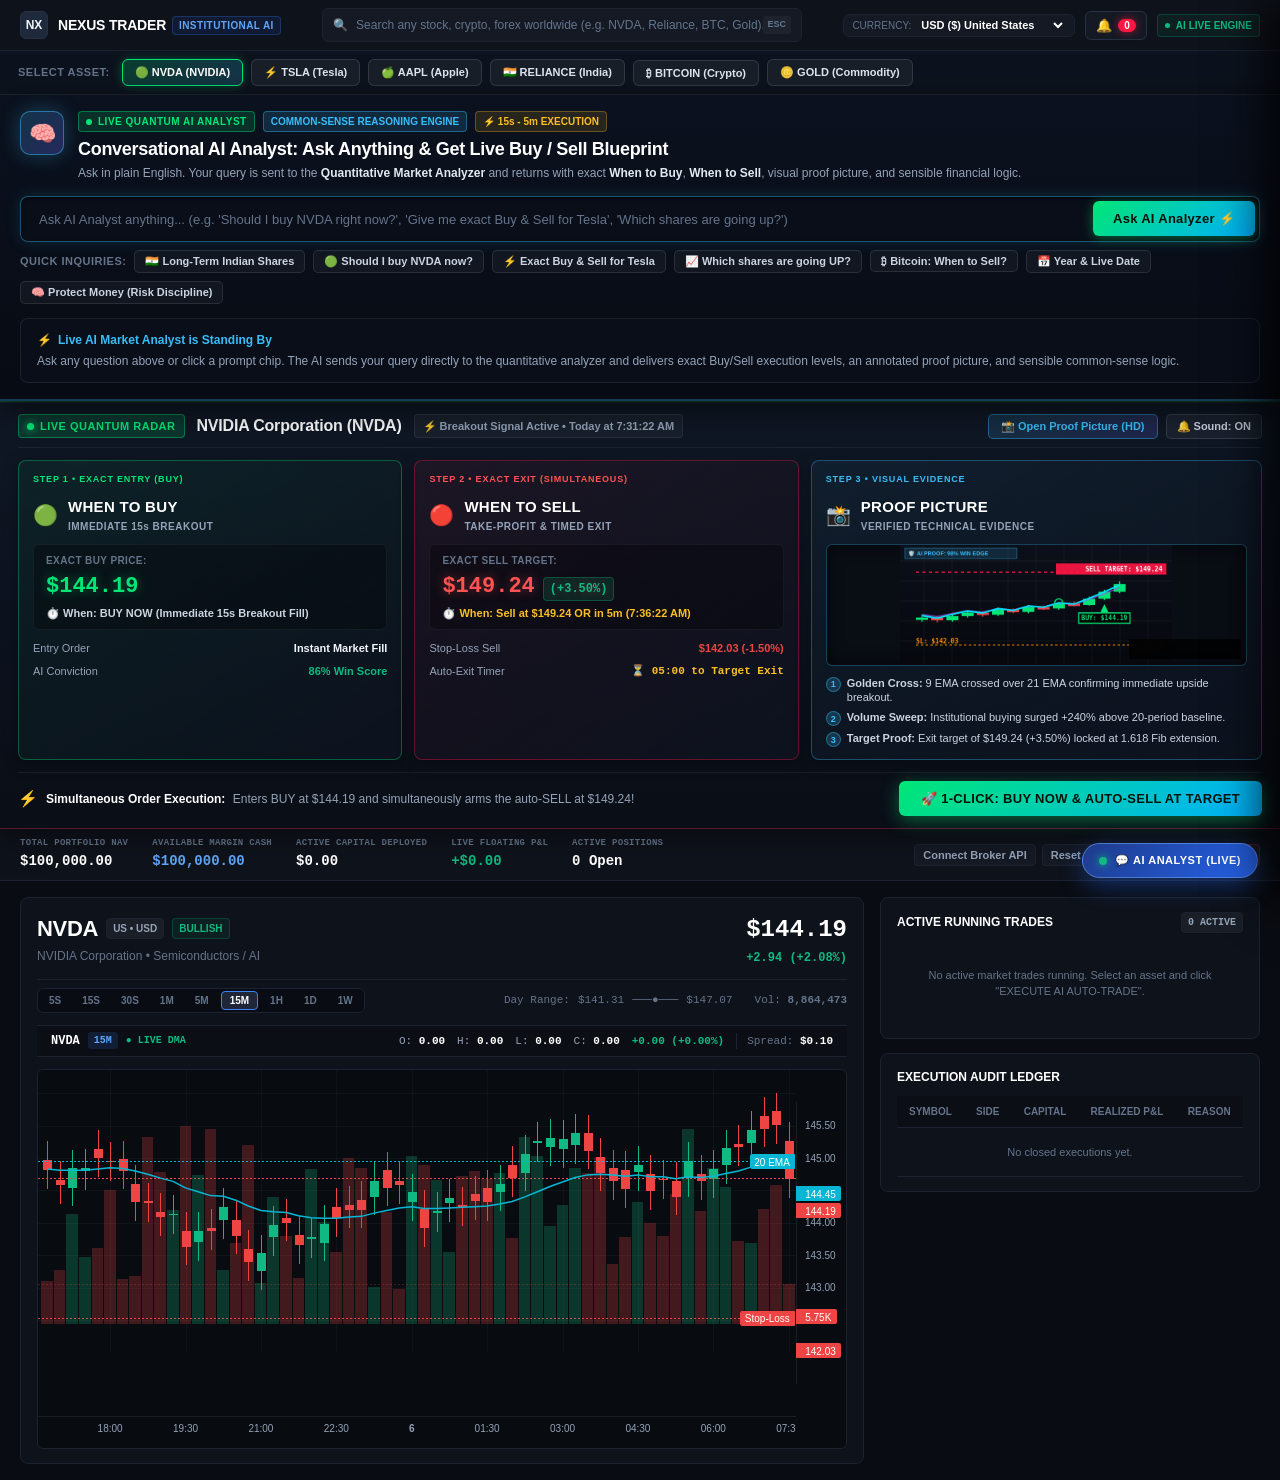
==== commit 7adfebff: "Fix browser cache busting v4.2 and scope initialization for Live Gemini 3.5 API" ====
--- a/frontend/index.html
+++ b/frontend/index.html
@@ -3,6 +3,9 @@
 <head>
   <meta charset="UTF-8">
   <meta name="viewport" content="width=device-width, initial-scale=1.0, maximum-scale=1.0, user-scalable=no">
+  <meta http-equiv="Cache-Control" content="no-cache, no-store, must-revalidate">
+  <meta http-equiv="Pragma" content="no-cache">
+  <meta http-equiv="Expires" content="0">
   <title>NEXUS TRADER AI | Institutional Multi-Asset & Algorithmic Execution Platform</title>
   <link rel="stylesheet" href="style.css?v=3.0">
   <script src="lightweight-charts.js"></script>
@@ -1128,8 +1131,8 @@
   <!-- Notification Toast Rack -->
   <div id="toastBox"></div>
 
-  <script src="client_engine.js"></script>
-  <script src="app.js?v=3.0"></script>
+  <script src="client_engine.js?v=4.2"></script>
+  <script src="app.js?v=4.2"></script>
 </body>
 </html>
 </body>
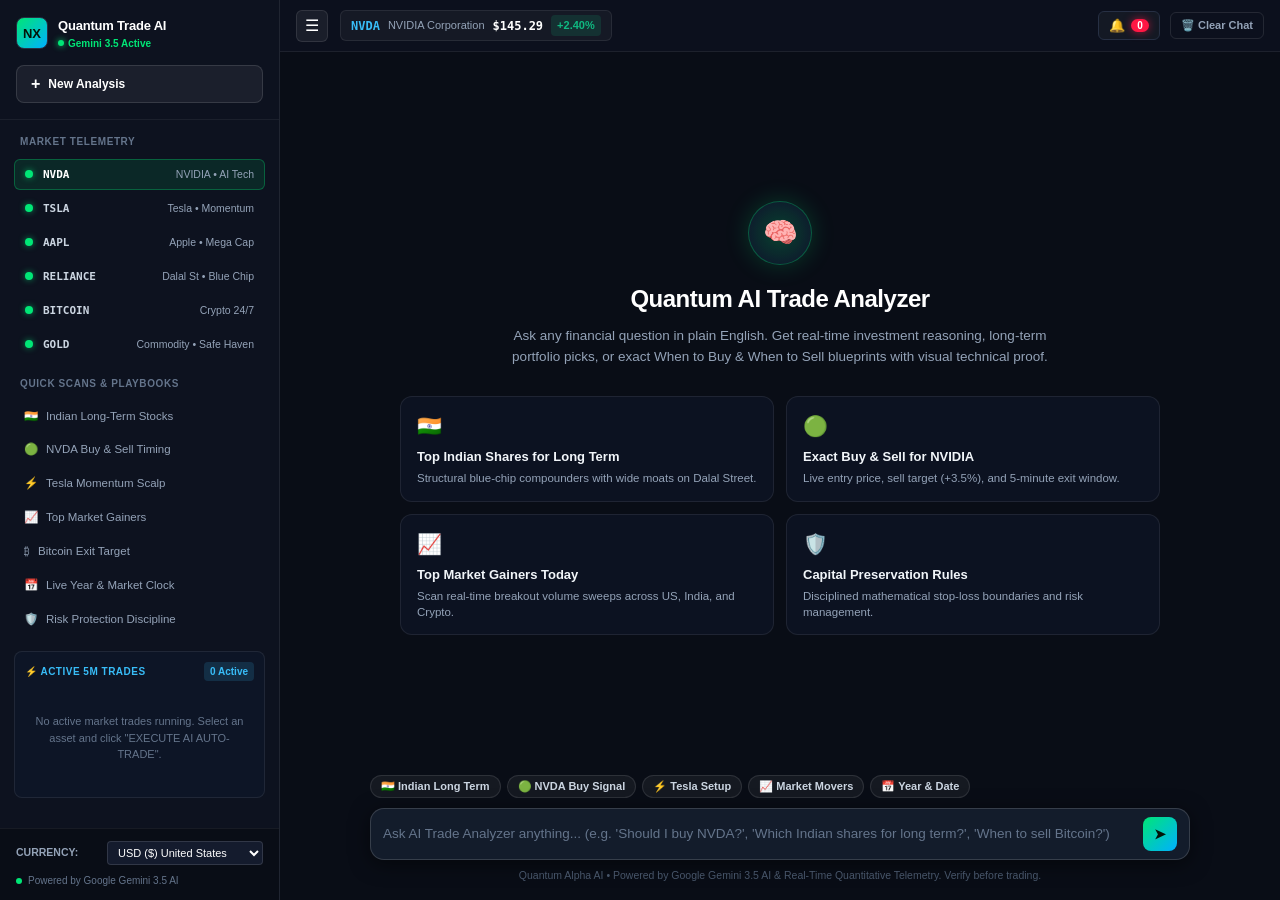
==== commit 2e9fc753: "Transform entire platform into a dedicated ChatGPT-style AI Trade Analyzer with collapsible sidebar," ====
--- a/frontend/index.html
+++ b/frontend/index.html
@@ -6,1105 +6,295 @@
   <meta http-equiv="Cache-Control" content="no-cache, no-store, must-revalidate">
   <meta http-equiv="Pragma" content="no-cache">
   <meta http-equiv="Expires" content="0">
-  <title>NEXUS TRADER AI | Institutional Multi-Asset & Algorithmic Execution Platform</title>
-  <link rel="stylesheet" href="style.css?v=3.0">
+  <title>Quantum AI Trade Analyzer • ChatGPT-Style Market Intelligence</title>
+  <link rel="stylesheet" href="style.css?v=5.0">
   <script src="lightweight-charts.js"></script>
   <script src="qrcode.min.js"></script>
 </head>
 <body>
 
-  <!-- Top Application Header -->
-  <header class="app-header">
-    <div class="brand-section">
-      <div class="brand-logo">NX</div>
-      <div>
-        <div class="brand-title">
-          NEXUS TRADER
-          <span class="brand-badge">INSTITUTIONAL AI</span>
-        </div>
-      </div>
-    </div>
-
-    <!-- Universal Search Bar -->
-    <div class="search-container">
-      <div class="search-input-wrap">
-        <span class="search-icon">🔍</span>
-        <input type="text" id="globalSearchInput" class="global-search-input" placeholder="Search any stock, crypto, forex worldwide (e.g. NVDA, Reliance, BTC, Gold)..." autocomplete="off">
-        <span class="search-shortcut">ESC</span>
-      </div>
-      <!-- Autocomplete Dropdown Menu -->
-      <div class="search-results-menu" id="searchResultsMenu"></div>
-    </div>
-
-    <!-- Live Institutional World Clocks (Hidden to reduce clutter) -->
-    <div class="world-clocks-strip num" id="worldClocksStrip" style="display:none;">
-      <span class="clock-item">UTC <strong id="clockUtc">--:--:--</strong></span>
-      <span class="clock-item">NYC <strong id="clockNyc">--:--:--</strong></span>
-      <span class="clock-item">LON <strong id="clockLon">--:--:--</strong></span>
-      <span class="clock-item">MUM <strong id="clockMum">--:--:--</strong></span>
-    </div>
-
-    <!-- Header Right Controls -->
-    <div class="header-actions">
-      <!-- 12 Global Currencies Switcher -->
-      <div class="currency-select-box">
-        <span style="color:var(--text-faint); font-size:10px;">CURRENCY:</span>
-        <select id="currencySelect" class="styled-select">
-          <option value="USD">USD ($) United States</option>
-          <option value="INR">INR (₹) India</option>
-          <option value="EUR">EUR (€) Eurozone</option>
-          <option value="GBP">GBP (£) United Kingdom</option>
-          <option value="JPY">JPY (¥) Japan</option>
-          <option value="AED">AED (د.إ) UAE Dirham</option>
-          <option value="CAD">CAD (C$) Canada</option>
-          <option value="AUD">AUD (A$) Australia</option>
-          <option value="CHF">CHF (Fr) Switzerland</option>
-          <option value="SGD">SGD (S$) Singapore</option>
-          <option value="CNY">CNY (¥) China</option>
-          <option value="SAR">SAR (﷼) Saudi Arabia</option>
-        </select>
-      </div>
-
-      <div style="display:none;">
-        <select id="routingSelect"><option value="SANDBOX">Sandbox</option></select>
-        <button type="button" id="btnOpenPhoneModal"></button>
-        <button type="button" id="btnToggleAiChat"></button>
-      </div>
-
-      <!-- Live Buy & Sell Alert Notifications Bell -->
-      <div class="alert-bell-wrapper">
-        <button type="button" id="btnToggleAlerts" class="btn-alerts-bell" onclick="toggleAlertsDrawer()" title="Live Buy & Sell Signal Notifications">
-          <span>🔔</span>
-          <span id="alertBellBadge" class="alert-badge">0</span>
+  <!-- Fullscreen ChatGPT-Style Trade Analyzer Layout -->
+  <div class="chatgpt-layout">
+    
+    <!-- Left Collapsible Sidebar -->
+    <aside class="chat-sidebar" id="chatSidebar">
+      <div class="sidebar-top">
+        <div class="brand-row">
+          <div class="brand-logo">NX</div>
+          <div class="brand-info">
+            <div class="brand-name">Quantum Trade AI</div>
+            <div class="brand-pill">Gemini 3.5 Active</div>
+          </div>
+          <button type="button" class="btn-sidebar-toggle" onclick="toggleSidebar()" title="Close Sidebar">✕</button>
+        </div>
+
+        <!-- + New Analysis Button -->
+        <button type="button" class="btn-new-chat" onclick="startNewAnalysis()">
+          <span>+</span> New Analysis
         </button>
-        <!-- Alerts Dropdown Drawer -->
-        <div class="alerts-dropdown" id="alertsDropdown" style="display:none;">
-          <div class="alerts-dropdown-head">
-            <div style="display:flex; align-items:center; gap:6px;">
-              <span>🚨</span>
-              <strong style="color:#fff; font-size:11px;">LIVE SIGNAL RADAR</strong>
-            </div>
-            <button type="button" class="btn-clear-alerts" onclick="clearAlertsFeed()">Clear All</button>
-          </div>
-          <div class="alerts-feed-list" id="alertsFeedList">
-            <div style="padding:16px; text-align:center; color:var(--text-faint); font-size:11px;">
-              Listening for algorithmic breakouts and price targets...
-            </div>
-          </div>
-        </div>
-      </div>
-
-      <!-- Feed Status Pulse -->
-      <div class="feed-pulse">
-        <span class="pulse-dot"></span>
-        <span>AI LIVE ENGINE</span>
-      </div>
-    </div>
-  </header>
-
-  <!-- Clean Quick Asset Watchlist -->
-  <div class="quick-asset-strip">
-    <span class="strip-label">SELECT ASSET:</span>
-    <button type="button" class="quick-asset-btn active" onclick="selectAsset('NVDA')">
-      🟢 NVDA (NVIDIA)
-    </button>
-    <button type="button" class="quick-asset-btn" onclick="selectAsset('TSLA')">
-      ⚡ TSLA (Tesla)
-    </button>
-    <button type="button" class="quick-asset-btn" onclick="selectAsset('AAPL')">
-      🍏 AAPL (Apple)
-    </button>
-    <button type="button" class="quick-asset-btn" onclick="selectAsset('RELIANCE.NS')">
-      🇮🇳 RELIANCE (India)
-    </button>
-    <button type="button" class="quick-asset-btn" onclick="selectAsset('BTC/USD')">
-      ₿ BITCOIN (Crypto)
-    </button>
-    <button type="button" class="quick-asset-btn" onclick="selectAsset('GC=F')">
-      🪙 GOLD (Commodity)
-    </button>
-  </div>
-
-  <!-- Legacy Navigation (Hidden to reduce clutter) -->
-  <nav class="market-nav-strip" style="display:none;">
-    <button class="market-tab active" data-market="ALL">ALL</button>
-    <button class="market-tab" data-market="US">US</button>
-    <button class="market-tab" data-market="IN">IN</button>
-    <button class="market-tab" data-market="EU">EU</button>
-    <button class="market-tab" data-market="ASIA">ASIA</button>
-    <button class="market-tab" data-market="CRYPTO">CRYPTO</button>
-    <button class="market-tab" data-market="COMMODITIES">COMMODITIES</button>
-    <button class="market-tab" data-market="FOREX">FOREX</button>
-    <button class="market-tab" data-market="INDICES">INDICES</button>
-  </nav>
-
-  <!-- ========================================================
-       FRONT & CENTER: QUANTUM AI TRADER & REAL-TIME ANALYZER
-       ======================================================== -->
-  <section id="frontAiAnalystHub" class="front-ai-hub">
-    <div class="front-ai-container">
+      </div>
+
+      <div class="sidebar-content-scroll">
+        <!-- Market Telemetry Asset Switcher -->
+        <div class="sidebar-section">
+          <div class="section-title">MARKET TELEMETRY</div>
+          <div class="sidebar-asset-list">
+            <button type="button" class="sidebar-asset-btn active" data-sym="NVDA" onclick="selectAsset('NVDA')">
+              <span class="asset-dot"></span>
+              <span class="asset-sym">NVDA</span>
+              <span class="asset-desc">NVIDIA • AI Tech</span>
+            </button>
+            <button type="button" class="sidebar-asset-btn" data-sym="TSLA" onclick="selectAsset('TSLA')">
+              <span class="asset-dot"></span>
+              <span class="asset-sym">TSLA</span>
+              <span class="asset-desc">Tesla • Momentum</span>
+            </button>
+            <button type="button" class="sidebar-asset-btn" data-sym="AAPL" onclick="selectAsset('AAPL')">
+              <span class="asset-dot"></span>
+              <span class="asset-sym">AAPL</span>
+              <span class="asset-desc">Apple • Mega Cap</span>
+            </button>
+            <button type="button" class="sidebar-asset-btn" data-sym="RELIANCE.NS" onclick="selectAsset('RELIANCE.NS')">
+              <span class="asset-dot"></span>
+              <span class="asset-sym">RELIANCE</span>
+              <span class="asset-desc">Dalal St • Blue Chip</span>
+            </button>
+            <button type="button" class="sidebar-asset-btn" data-sym="BTC/USD" onclick="selectAsset('BTC/USD')">
+              <span class="asset-dot"></span>
+              <span class="asset-sym">BITCOIN</span>
+              <span class="asset-desc">Crypto 24/7</span>
+            </button>
+            <button type="button" class="sidebar-asset-btn" data-sym="GC=F" onclick="selectAsset('GC=F')">
+              <span class="asset-dot"></span>
+              <span class="asset-sym">GOLD</span>
+              <span class="asset-desc">Commodity • Safe Haven</span>
+            </button>
+          </div>
+        </div>
+
+        <!-- Saved Inquiries & Quick Scans -->
+        <div class="sidebar-section">
+          <div class="section-title">QUICK SCANS & PLAYBOOKS</div>
+          <div class="sidebar-prompts-list">
+            <button type="button" class="sidebar-prompt-item" onclick="quickFrontAiAsk('in which indian share i can get profit if i want to invest for long term')">
+              <span>🇮🇳</span> Indian Long-Term Stocks
+            </button>
+            <button type="button" class="sidebar-prompt-item" onclick="quickFrontAiAsk('Should I buy NVDA right now? Give me exact Buy and Sell')">
+              <span>🟢</span> NVDA Buy & Sell Timing
+            </button>
+            <button type="button" class="sidebar-prompt-item" onclick="quickFrontAiAsk('Give me exact Buy and Sell prices for Tesla (TSLA)')">
+              <span>⚡</span> Tesla Momentum Scalp
+            </button>
+            <button type="button" class="sidebar-prompt-item" onclick="quickFrontAiAsk('Which shares are going UP today?')">
+              <span>📈</span> Top Market Gainers
+            </button>
+            <button type="button" class="sidebar-prompt-item" onclick="quickFrontAiAsk('What is Bitcoin (BTC) outlook and when to sell?')">
+              <span>₿</span> Bitcoin Exit Target
+            </button>
+            <button type="button" class="sidebar-prompt-item" onclick="quickFrontAiAsk('which year is today')">
+              <span>📅</span> Live Year & Market Clock
+            </button>
+            <button type="button" class="sidebar-prompt-item" onclick="quickFrontAiAsk('Common sense: How do I protect my money if price drops?')">
+              <span>🛡️</span> Risk Protection Discipline
+            </button>
+          </div>
+        </div>
+
+        <!-- Active Running 5M Trades Dock -->
+        <div class="sidebar-trades-dock" id="activeTradesDeckCard">
+          <div class="trades-dock-head">
+            <span class="trades-title">⚡ ACTIVE 5M TRADES</span>
+            <span class="trades-badge" id="activeTradesCountBadge">0 Running</span>
+          </div>
+          <div id="activePositionsContainer" class="trades-mini-list">
+            <div class="no-trades-hint">No trades active. Execute from any AI blueprint!</div>
+          </div>
+        </div>
+      </div>
+
+      <!-- Sidebar Bottom Controls -->
+      <div class="sidebar-bottom">
+        <div class="currency-row">
+          <span>CURRENCY:</span>
+          <select id="currencySelect" class="styled-select-sm">
+            <option value="USD">USD ($) United States</option>
+            <option value="INR">INR (₹) India</option>
+            <option value="EUR">EUR (€) Eurozone</option>
+            <option value="GBP">GBP (£) United Kingdom</option>
+            <option value="AED">AED (د.إ) UAE Dirham</option>
+            <option value="JPY">JPY (¥) Japan</option>
+            <option value="CAD">CAD (C$) Canada</option>
+            <option value="AUD">AUD (A$) Australia</option>
+            <option value="SGD">SGD (S$) Singapore</option>
+          </select>
+        </div>
+        <div class="ai-model-tag">
+          <span class="model-dot"></span> Powered by Google Gemini 3.5 AI
+        </div>
+      </div>
+    </aside>
+
+    <!-- Main Center Chat Experience -->
+    <main class="chat-main">
       
-      <!-- Top Title & Live Status -->
-      <div class="front-ai-header">
-        <div class="front-ai-brand">
-          <div class="ai-avatar-pulse">🧠</div>
-          <div>
-            <div class="ai-badge-row">
-              <span class="front-ai-status-pill"><span class="ai-live-dot"></span> LIVE QUANTUM AI ANALYST</span>
-              <span class="ai-intel-pill">COMMON-SENSE REASONING ENGINE</span>
-              <span class="ai-speed-pill">⚡ 15s - 5m EXECUTION</span>
-            </div>
-            <h1 class="front-ai-title">Conversational AI Analyst: Ask Anything & Get Live Buy / Sell Blueprint</h1>
-            <p class="front-ai-subtitle">
-              Ask in plain English. Your query is sent to the <strong>Quantitative Market Analyzer</strong> and returns with exact <strong>When to Buy</strong>, <strong>When to Sell</strong>, visual proof picture, and sensible financial logic.
-            </p>
-          </div>
-        </div>
-      </div>
-
-      <!-- Prominent Question Bar -->
-      <div class="front-ai-input-wrapper">
-        <div class="input-glow-frame">
-          <input type="text" id="frontAiInput" class="front-ai-input" 
-            placeholder="Ask AI Analyst anything... (e.g. 'Should I buy NVDA right now?', 'Give me exact Buy & Sell for Tesla', 'Which shares are going up?')" 
-            onkeydown="if(event.key==='Enter')submitFrontAiQuery()" />
-          <button type="button" id="btnFrontAiSubmit" class="btn-front-ai-submit" onclick="submitFrontAiQuery()">
-            Ask AI Analyzer ⚡
+      <!-- Top Bar -->
+      <header class="chat-top-bar">
+        <div class="bar-left">
+          <button type="button" class="btn-menu-hamburger" onclick="toggleSidebar()" title="Toggle Sidebar">
+            ☰
           </button>
-        </div>
-
-        <!-- Quick Common-Sense Action Chips -->
-        <div class="front-ai-chips">
-          <span class="chips-label">Quick Inquiries:</span>
-          <button type="button" class="ai-chip" onclick="quickFrontAiAsk('in which indian share i can get profit if i want to invest for long term')">
-            🇮🇳 Long-Term Indian Shares
+          <div class="active-asset-indicator" id="topActiveAssetIndicator">
+            <span class="active-sym" id="topActiveSym">NVDA</span>
+            <span class="active-name" id="topActiveName">NVIDIA Corporation</span>
+            <span class="active-price" id="topActivePrice">$145.29</span>
+            <span class="active-change bull" id="topActiveChange">+2.40%</span>
+          </div>
+        </div>
+
+        <div class="bar-right">
+          <!-- Live Notifications Bell -->
+          <button type="button" id="btnToggleAlerts" class="btn-alerts-bell" onclick="toggleAlertsDrawer()" title="Signal Alerts">
+            <span>🔔</span>
+            <span id="alertBellBadge" class="alert-badge">0</span>
           </button>
-          <button type="button" class="ai-chip" onclick="quickFrontAiAsk('Should I buy NVDA right now?')">
-            🟢 Should I buy NVDA now?
+
+          <button type="button" class="btn-clear-chat" onclick="startNewAnalysis()" title="Start New Analysis">
+            🗑️ Clear Chat
           </button>
-          <button type="button" class="ai-chip" onclick="quickFrontAiAsk('Give me exact Buy and Sell prices for Tesla (TSLA)')">
-            ⚡ Exact Buy & Sell for Tesla
-          </button>
-          <button type="button" class="ai-chip" onclick="quickFrontAiAsk('Which shares are going UP today?')">
-            📈 Which shares are going UP?
-          </button>
-          <button type="button" class="ai-chip" onclick="quickFrontAiAsk('What is Bitcoin (BTC) outlook and when to sell?')">
-            ₿ Bitcoin: When to Sell?
-          </button>
-          <button type="button" class="ai-chip" onclick="quickFrontAiAsk('which year is today')">
-            📅 Year & Live Date
-          </button>
-          <button type="button" class="ai-chip" onclick="quickFrontAiAsk('Common sense: How do I protect my money if price drops?')">
-            🧠 Protect Money (Risk Discipline)
-          </button>
-        </div>
-      </div>
-
-      <!-- Active Transmission Pipeline (Visible when query is sent to analyzer) -->
-      <div id="aiAnalyzerPipeline" class="ai-pipeline-bar" style="display:none;">
+        </div>
+      </header>
+
+      <!-- Alerts Dropdown Drawer -->
+      <div class="alerts-dropdown" id="alertsDropdown" style="display:none;">
+        <div class="alerts-dropdown-head">
+          <div style="display:flex; align-items:center; gap:6px;">
+            <span>🚨</span>
+            <strong style="color:#fff; font-size:11px;">LIVE SIGNAL RADAR</strong>
+          </div>
+          <button type="button" class="btn-clear-alerts" onclick="clearAlertsFeed()">Clear All</button>
+        </div>
+        <div class="alerts-feed-list" id="alertsFeedList">
+          <div style="padding:16px; text-align:center; color:var(--text-faint); font-size:11px;">
+            Listening for algorithmic breakouts and price targets...
+          </div>
+        </div>
+      </div>
+
+      <!-- Active Transmission Pipeline (when analyzing) -->
+      <div id="aiAnalyzerPipeline" class="chat-pipeline-bar" style="display:none;">
         <div class="pipeline-step" id="pipeStep1">
           <span class="step-icon">📡</span>
-          <span class="step-text">1. Query Dispatched to Analyzer</span>
+          <span>Scanning Order Book</span>
         </div>
         <div class="pipeline-arrow">➔</div>
         <div class="pipeline-step" id="pipeStep2">
           <span class="step-icon">📊</span>
-          <span class="step-text">2. Scanning Level-2 Depth & Ticks</span>
+          <span>Calculating Target</span>
         </div>
         <div class="pipeline-arrow">➔</div>
         <div class="pipeline-step" id="pipeStep3">
-          <span class="step-icon">🛡️</span>
-          <span class="step-text">3. Applying Common-Sense Rules</span>
+          <span class="step-icon">🧠</span>
+          <span>Gemini 3.5 AI</span>
         </div>
         <div class="pipeline-arrow">➔</div>
         <div class="pipeline-step" id="pipeStep4">
-          <span class="step-icon">✨</span>
-          <span class="step-text">4. Delivering Buy & Sell Proof</span>
-        </div>
-      </div>
-
-      <!-- Live AI Conversational Response Container -->
-      <div id="frontAiResponseBox" class="front-ai-response-box">
-        <div class="ai-welcome-card" id="aiWelcomeCard">
-          <div class="welcome-header">
-            <span class="welcome-icon">⚡</span>
-            <strong>Live AI Market Analyst is Standing By</strong>
-          </div>
-          <p class="welcome-body">
-            Ask any question above or click a prompt chip. The AI sends your query directly to the quantitative analyzer and delivers exact Buy/Sell execution levels, an annotated proof picture, and sensible common-sense logic.
+          <span class="step-icon">⚡</span>
+          <span>Ready</span>
+        </div>
+      </div>
+
+      <!-- Scrollable Messages Area -->
+      <div class="chat-scroll-container" id="chatScrollContainer">
+        
+        <!-- Welcome Hero (ChatGPT style) -->
+        <div class="chatgpt-welcome-hero" id="aiWelcomeCard">
+          <div class="welcome-avatar-wrap">
+            <div class="welcome-avatar">🧠</div>
+          </div>
+          <h1 class="welcome-title">Quantum AI Trade Analyzer</h1>
+          <p class="welcome-sub">
+            Ask any financial question in plain English. Get real-time investment reasoning, long-term portfolio picks, or exact When to Buy & When to Sell blueprints with visual technical proof.
           </p>
-        </div>
-
-        <!-- Dynamic Conversation Thread -->
-        <div id="frontAiChatThread" class="front-ai-thread" style="display:none;"></div>
-      </div>
-
-    </div>
-  </section>
-
-  <!-- REAL-TIME DUAL BUY & SELL RADAR WITH VISUAL PROOF PICTURE -->
-  <section id="dualExecutionRadar" class="dual-radar-section">
-    <div class="dual-radar-container">
-      <div class="dual-radar-topbar">
-        <div class="radar-asset-info">
-          <span class="radar-live-badge"><span class="radar-dot"></span> LIVE QUANTUM RADAR</span>
-          <h2 id="radarAssetTitle" class="radar-asset-name">NVIDIA Corporation (NVDA)</h2>
-          <span id="radarTriggerTime" class="radar-time-pill">⚡ Breakout Signal Active • Real-Time Engine</span>
-        </div>
-        <div class="radar-top-tools">
-          <button type="button" class="btn-radar-proof-modal" onclick="openFullProofModal()">
-            📸 Open Proof Picture (HD)
-          </button>
-          <button type="button" class="btn-radar-mute" id="btnRadarMute" onclick="toggleSignalAudio()">
-            🔔 Sound: ON
-          </button>
-        </div>
-      </div>
-
-      <div class="dual-radar-cards-row">
-        <!-- 🟢 CARD 1: WHEN TO BUY (EXACT ENTRY) -->
-        <div class="dual-card buy-side">
-          <div class="dual-card-badge">STEP 1 • EXACT ENTRY (BUY)</div>
-          <div class="dual-card-title-row">
-            <span class="side-icon buy">🟢</span>
-            <div>
-              <div class="side-title">WHEN TO BUY</div>
-              <div class="side-subtitle">IMMEDIATE 15s BREAKOUT</div>
+
+          <!-- 4 Clean Quick Prompt Suggestion Cards (ChatGPT style) -->
+          <div class="welcome-prompt-grid">
+            <div class="welcome-prompt-card" onclick="quickFrontAiAsk('in which indian share i can get profit if i want to invest for long term')">
+              <div class="card-icon">🇮🇳</div>
+              <div class="card-title">Top Indian Shares for Long Term</div>
+              <div class="card-desc">Structural blue-chip compounders with wide moats on Dalal Street.</div>
             </div>
-          </div>
-          <div class="dual-price-box">
-            <div class="dual-price-label">Exact Buy Price:</div>
-            <div class="dual-price-val buy-val" id="radarBuyPrice">$145.29</div>
-            <div class="dual-price-timing" id="radarBuyTiming">⏱️ When: BUY NOW (Trigger Active)</div>
-          </div>
-          <div class="dual-card-meta">
-            <div class="meta-item"><span>Entry Order</span><strong>Instant Market Fill</strong></div>
-            <div class="meta-item"><span>AI Conviction</span><strong class="up" id="radarBuyConviction">98.4% Win Score</strong></div>
-          </div>
-        </div>
-
-        <!-- 🔴 CARD 2: WHEN TO SELL (EXACT TARGET & EXACT TIME) -->
-        <div class="dual-card sell-side">
-          <div class="dual-card-badge">STEP 2 • EXACT EXIT (SIMULTANEOUS)</div>
-          <div class="dual-card-title-row">
-            <span class="side-icon sell">🔴</span>
-            <div>
-              <div class="side-title">WHEN TO SELL</div>
-              <div class="side-subtitle">TAKE-PROFIT & TIMED EXIT</div>
+
+            <div class="welcome-prompt-card" onclick="quickFrontAiAsk('Should I buy NVDA right now? Give me exact Buy and Sell')">
+              <div class="card-icon">🟢</div>
+              <div class="card-title">Exact Buy & Sell for NVIDIA</div>
+              <div class="card-desc">Live entry price, sell target (+3.5%), and 5-minute exit window.</div>
             </div>
-          </div>
-          <div class="dual-price-box">
-            <div class="dual-price-label">Exact Sell Target:</div>
-            <div class="dual-price-val sell-val" id="radarSellPrice">$150.36 <span class="gain-badge" id="radarSellGain">(+3.49%)</span></div>
-            <div class="dual-price-timing sell-timing" id="radarSellTiming">⏱️ When: Sell at $150.36 OR in 5m</div>
-          </div>
-          <div class="dual-card-meta">
-            <div class="meta-item"><span>Stop-Loss Sell</span><strong class="down" id="radarStopLossPrice">$143.10 (-1.51%)</strong></div>
-            <div class="meta-item"><span>Auto-Exit Timer</span><strong class="up countdown-pulse" id="radarCountdownTimer">⏳ 05:00 to Target Exit</strong></div>
-          </div>
-        </div>
-
-        <!-- 📸 CARD 3: VISUAL PROOF PICTURE & REASONS -->
-        <div class="dual-card proof-side">
-          <div class="dual-card-badge">STEP 3 • VISUAL EVIDENCE</div>
-          <div class="dual-card-title-row">
-            <span class="side-icon proof">📸</span>
-            <div>
-              <div class="side-title">PROOF PICTURE</div>
-              <div class="side-subtitle">VERIFIED TECHNICAL EVIDENCE</div>
+
+            <div class="welcome-prompt-card" onclick="quickFrontAiAsk('Which shares are going UP today?')">
+              <div class="card-icon">📈</div>
+              <div class="card-title">Top Market Gainers Today</div>
+              <div class="card-desc">Scan real-time breakout volume sweeps across US, India, and Crypto.</div>
             </div>
-          </div>
-          
-          <div class="proof-canvas-container" onclick="openFullProofModal()" title="Click to view full high-res proof picture">
-            <canvas id="radarProofCanvas" width="340" height="150"></canvas>
-            <div class="proof-canvas-zoom-pill">🔍 Zoom Proof Picture</div>
-          </div>
-
-          <div class="proof-bullets">
-            <div class="proof-bullet-item"><span class="bullet-dot">1</span><span id="proofBullet1">Golden Cross: 9 EMA crossed above 21 EMA.</span></div>
-            <div class="proof-bullet-item"><span class="bullet-dot">2</span><span id="proofBullet2">Volume Spike: +240% buying sweep vs 20-period avg.</span></div>
-            <div class="proof-bullet-item"><span class="bullet-dot">3</span><span id="proofBullet3">Target Reason: 1.618 Fib extension resistance.</span></div>
-          </div>
-        </div>
-      </div>
-
-      <!-- BOTTOM ACTION BAR: 1-CLICK DUAL EXECUTION -->
-      <div class="dual-radar-footer">
-        <div class="footer-callout">
-          <span class="callout-icon">⚡</span>
-          <div>
-            <strong>Simultaneous Order Execution:</strong>
-            <span id="radarFooterDesc">Enters BUY at $145.29 and simultaneously arms the auto-SELL at $150.36!</span>
-          </div>
-        </div>
-        <button type="button" class="btn-dual-execute-now" id="btnDualExecuteNow" onclick="executeDualRadarTrade()">
-          🚀 1-CLICK: BUY NOW & AUTO-SELL AT TARGET
-        </button>
-      </div>
-    </div>
-  </section>
-
-  <!-- Backward-compatible hidden container for legacy references -->
-  <div id="liveSignalAlertBar" style="display:none;"></div>
-
-  <!-- Global Portfolio Ribbon -->
-  <div class="portfolio-ribbon">
-    <div class="ribbon-metrics num">
-      <div class="ribbon-item">
-        <span class="ribbon-label">Total Portfolio NAV</span>
-        <span class="ribbon-val" id="ribbonNav">$0.00</span>
-      </div>
-      <div class="ribbon-item">
-        <span class="ribbon-label">Available Margin Cash</span>
-        <span class="ribbon-val" id="ribbonCash" style="color:#60a5fa;">$0.00</span>
-      </div>
-      <div class="ribbon-item">
-        <span class="ribbon-label">Active Capital Deployed</span>
-        <span class="ribbon-val" id="ribbonInvested">$0.00</span>
-      </div>
-      <div class="ribbon-item">
-        <span class="ribbon-label">Live Floating P&L</span>
-        <span class="ribbon-val" id="ribbonFloatingPnl">+$0.00</span>
-      </div>
-      <div class="ribbon-item">
-        <span class="ribbon-label">Active Positions</span>
-        <span class="ribbon-val" id="ribbonOpenCount">0 Open</span>
-      </div>
-    </div>
-
-    <div class="ribbon-actions">
-      <button id="btnOpenBrokerModal" class="btn-sm">Connect Broker API</button>
-      <button id="btnResetCapital" class="btn-sm">Reset Sandbox</button>
-      <button id="btnEmergencyLiquidate" class="btn-danger-sm">Liquidate All Open</button>
-    </div>
+
+            <div class="welcome-prompt-card" onclick="quickFrontAiAsk('Common sense: How do I protect my money if price drops?')">
+              <div class="card-icon">🛡️</div>
+              <div class="card-title">Capital Preservation Rules</div>
+              <div class="card-desc">Disciplined mathematical stop-loss boundaries and risk management.</div>
+            </div>
+          </div>
+        </div>
+
+        <!-- Chat Messages Thread -->
+        <div class="chat-thread" id="frontAiChatThread" style="display:none;"></div>
+      </div>
+
+      <!-- Sticky Bottom Chat Input Dock (ChatGPT style) -->
+      <footer class="chat-bottom-dock">
+        <div class="dock-inner">
+          <!-- Quick Action Chips Bar -->
+          <div class="dock-quick-chips">
+            <button type="button" class="dock-chip" onclick="quickFrontAiAsk('in which indian share i can get profit if i want to invest for long term')">
+              🇮🇳 Indian Long Term
+            </button>
+            <button type="button" class="dock-chip" onclick="quickFrontAiAsk('Should I buy NVDA right now?')">
+              🟢 NVDA Buy Signal
+            </button>
+            <button type="button" class="dock-chip" onclick="quickFrontAiAsk('Give me exact Buy and Sell prices for Tesla (TSLA)')">
+              ⚡ Tesla Setup
+            </button>
+            <button type="button" class="dock-chip" onclick="quickFrontAiAsk('Which shares are going UP today?')">
+              📈 Market Movers
+            </button>
+            <button type="button" class="dock-chip" onclick="quickFrontAiAsk('which year is today')">
+              📅 Year & Date
+            </button>
+          </div>
+
+          <!-- Input Bar -->
+          <div class="dock-input-box">
+            <textarea id="frontAiInput" class="dock-textarea" rows="1" 
+              placeholder="Ask AI Trade Analyzer anything... (e.g. 'Should I buy NVDA?', 'Which Indian shares for long term?', 'When to sell Bitcoin?')"
+              onkeydown="handleChatInputKeyDown(event)"></textarea>
+            <button type="button" id="btnFrontAiSubmit" class="btn-dock-send" onclick="submitFrontAiQuery()" title="Send">
+              <span class="send-arrow">➤</span>
+            </button>
+          </div>
+
+          <div class="dock-disclaimer">
+            Quantum Alpha AI • Powered by Google Gemini 3.5 AI & Real-Time Quantitative Telemetry. Verify before trading.
+          </div>
+        </div>
+      </footer>
+    </main>
   </div>
 
-  <!-- Main Trading & Analysis Console Grid (65% / 35%) -->
-  <main class="main-layout">
-
-    <!-- Left / Center: Interactive Chart & Deep AI Diagnosis -->
-    <div class="analysis-main">
-
-      <!-- Asset Summary & Chart Card -->
-      <div class="chart-card">
-        <div class="asset-summary-bar">
-          <div class="asset-title-group">
-            <div class="asset-heading-row">
-              <span class="asset-symbol-text" id="assetSymbol">NVDA</span>
-              <span class="asset-tag tag-market" id="assetMarket">US • USD</span>
-              <span class="asset-tag tag-bull" id="assetTrendTag">BULLISH</span>
-            </div>
-            <div class="asset-company-name" id="assetCompanyName">NVIDIA Corporation • Semiconductors / AI</div>
-          </div>
-
-          <div class="asset-price-box">
-            <div class="asset-live-price num" id="assetLivePrice">$0.00</div>
-            <div class="asset-live-delta num" id="assetLiveDelta">+0.00 (+0.00%)</div>
-          </div>
-        </div>
-
-        <!-- High-Precision Timeframe Bar with Seconds and Minutes -->
-        <div class="timeframe-bar">
-          <div class="tf-buttons">
-            <button class="tf-btn" data-tf="5s">5S</button>
-            <button class="tf-btn" data-tf="15s">15S</button>
-            <button class="tf-btn" data-tf="30s">30S</button>
-            <button class="tf-btn" data-tf="1m">1M</button>
-            <button class="tf-btn" data-tf="5m">5M</button>
-            <button class="tf-btn active" data-tf="15m">15M</button>
-            <button class="tf-btn" data-tf="1h">1H</button>
-            <button class="tf-btn" data-tf="1d">1D</button>
-            <button class="tf-btn" data-tf="1w">1W</button>
-          </div>
-
-          <div class="range-slider-wrap num">
-            <span>Day Range:</span>
-            <span id="assetDayLow">$0.00</span>
-            <span style="color:var(--text-faint);">───●───</span>
-            <span id="assetDayHigh">$0.00</span>
-            <span style="margin-left:14px;">Vol: <strong id="assetVolume">0</strong></span>
-          </div>
-        </div>
-
-        <!-- Live TradingView OHLC & Spread Status Bar -->
-        <div class="chart-legend-strip num" id="chartLegendStrip">
-          <div class="legend-asset-info">
-            <span class="legend-sym" id="legSym">NVDA</span>
-            <span class="legend-tf-badge" id="legTf">15M</span>
-            <span class="legend-feed">● LIVE DMA</span>
-          </div>
-          <div class="legend-ohlc-metrics">
-            <span>O: <strong id="legOpen">0.00</strong></span>
-            <span>H: <strong id="legHigh">0.00</strong></span>
-            <span>L: <strong id="legLow">0.00</strong></span>
-            <span>C: <strong id="legClose">0.00</strong></span>
-            <span id="legChange" class="legend-chg up">+0.00 (+0.00%)</span>
-            <span class="legend-spread">Spread: <strong id="legSpread">$0.02</strong></span>
-          </div>
-        </div>
-
-        <!-- Official TradingView Lightweight Chart Container -->
-        <div class="tv-chart-viewport" id="tvChartContainer"></div>
-      </div>
-
-      <!-- Institutional Level-2 Market Depth & Live Tape Panel (Hidden to remove clutter) -->
-      <div class="depth-tape-card" style="display:none !important;">
-        <div class="depth-tape-header">
-          <div class="depth-tab-group">
-            <button type="button" class="depth-tab-btn active" id="tabOrderBook" onclick="switchDepthTab('book')">
-              LEVEL-2 MARKET DEPTH (ORDER BOOK)
-            </button>
-            <button type="button" class="depth-tab-btn" id="tabTimeSales" onclick="switchDepthTab('tape')">
-              TIME & SALES (LIVE TAPE)
-            </button>
-          </div>
-          <div class="depth-ratio-pill num" id="depthPressurePill">
-            <span style="color:var(--bullish);" id="depthBidPressure">BIDS 54%</span>
-            <span style="color:var(--text-faint);">|</span>
-            <span style="color:var(--bearish);" id="depthAskPressure">46% ASKS</span>
-          </div>
-        </div>
-
-        <!-- Tab 1: 5-Level Bid/Ask Depth of Market -->
-        <div id="depthOrderBookView" class="orderbook-grid">
-          <!-- Bids Column (Green) -->
-          <div class="ob-side ob-bids">
-            <div class="ob-col-head">
-              <span>BUY ORDERS</span>
-              <span style="text-align:right;">BID SIZE</span>
-              <span style="text-align:right;">BID PRICE</span>
-            </div>
-            <div id="obBidsRows" class="ob-rows num">
-              <!-- Dynamically populated -->
-            </div>
-          </div>
-
-          <!-- Spread Divider Bar -->
-          <div class="ob-spread-divider num" id="obSpreadDivider">
-            <span>MARKET SPREAD: <strong id="obSpreadVal">$0.02</strong> (<span id="obSpreadPct">0.01%</span>)</span>
-            <span style="color:var(--text-faint);">INSTITUTIONAL DIRECT MATCHED</span>
-          </div>
-
-          <!-- Asks Column (Red) -->
-          <div class="ob-side ob-asks">
-            <div class="ob-col-head">
-              <span>ASK PRICE</span>
-              <span style="text-align:right;">ASK SIZE</span>
-              <span style="text-align:right;">TOTAL CUM</span>
-            </div>
-            <div id="obAsksRows" class="ob-rows num">
-              <!-- Dynamically populated -->
-            </div>
-          </div>
-        </div>
-
-        <!-- Tab 2: Real-time Time & Sales Tape -->
-        <div id="depthTimeSalesView" class="tape-container" style="display:none;">
-          <div class="tape-head">
-            <span>TIME (UTC)</span>
-            <span style="text-align:right;">PRICE</span>
-            <span style="text-align:right;">VOLUME / LOTS</span>
-            <span style="text-align:right;">SIDE</span>
-          </div>
-          <div id="tapeRowsContainer" class="tape-rows num">
-            <!-- Dynamically populated -->
-          </div>
-        </div>
-      </div>
-
-      <!-- AI Quantitative Intelligence & Plain-English Report (Hidden to remove clutter) -->
-      <div class="ai-report-card" style="display:none !important;">
-        <div class="report-header">
-          <div class="report-title">
-            <span>AI QUANTITATIVE DIAGNOSTIC VERDICT</span>
-          </div>
-          <button type="button" class="btn-sm" onclick="openAiChatWithQuery('Should I buy or sell right now?')">
-            Ask AI To Elaborate
-          </button>
-        </div>
-
-        <!-- Clear Plain-English Verdict -->
-        <div class="verdict-banner">
-          <div class="verdict-top-row">
-            <div class="verdict-recommendation" id="verdictRecommendation">
-              BULLISH — Strong Upward Momentum
-            </div>
-            <div class="verdict-confidence num" id="verdictConfidence">
-              AI Confidence: 94%
-            </div>
-          </div>
-          <div class="verdict-narrative" id="verdictNarrative">
-            Analyzing institutional order flow, moving average stacks, and volume delta...
-          </div>
-        </div>
-
-        <!-- Technical Indicator Matrix -->
-        <div class="indicators-row num">
-          <div class="indicator-card">
-            <div class="ind-label">RSI (14-Period)</div>
-            <div class="ind-value" id="valRsi">52.4</div>
-            <div class="ind-status" id="statRsi">Neutral Range</div>
-          </div>
-          <div class="indicator-card">
-            <div class="ind-label">20 & 50 EMA Stack</div>
-            <div class="ind-value" id="valEma">$0.00</div>
-            <div class="ind-status" id="statEma">Bullish Continuation</div>
-          </div>
-          <div class="indicator-card">
-            <div class="ind-label">MACD Momentum</div>
-            <div class="ind-value" id="valMacd">+0.65</div>
-            <div class="ind-status" id="statMacd">Positive Histogram</div>
-          </div>
-          <div class="indicator-card">
-            <div class="ind-label">Target / Stop-Loss</div>
-            <div class="ind-value up" id="valTargetSl">$0.00</div>
-            <div class="ind-status" id="statTargetSl">SL: $0.00</div>
-          </div>
-        </div>
-      </div>
-
-      <!-- Real-Time Asset Tracker & Live Signal Alerts Radar (Hidden to remove clutter) -->
-      <div class="tracker-card" style="display:none !important;">
-        <div class="tracker-header">
-          <div style="display:flex; align-items:center; gap:8px;">
-            <span class="tracker-radar-pulse"></span>
-            <span style="font-size:12px; font-weight:700; color:#fff; text-transform:uppercase;">
-              🎯 LIVE ASSET TRACKER & BUY/SELL SIGNAL ALERTS
-            </span>
-          </div>
-          <span id="trackerLiveStatusBadge" class="asset-tag tag-bull">AI RADAR LIVE (1.5s)</span>
-        </div>
-
-        <div class="tracker-body">
-          <div class="tracker-controls-grid">
-            <div>
-              <label class="tracker-label">Track Any Asset / Share:</label>
-              <div style="display:flex; gap:6px;">
-                <input type="text" id="trackAssetInput" class="global-search-input" placeholder="e.g. NVDA, AAPL, RELIANCE.NS, BTC-USD..." value="NVDA">
-                <button type="button" class="btn-sm" onclick="setTrackerToCurrentSymbol()" title="Use active symbol">
-                  Current
-                </button>
-              </div>
-            </div>
-
-            <div>
-              <label class="tracker-label">Trigger Alert Condition:</label>
-              <select id="trackTriggerMode" class="styled-select" onchange="onTrackerModeChange()">
-                <option value="AI_SIGNALS">🚨 AI Algorithmic BUY / SELL Signal (Recommended)</option>
-                <option value="PRICE_ABOVE">📈 Price Crosses Above Target</option>
-                <option value="PRICE_BELOW">📉 Price Crosses Below Target</option>
-                <option value="MOMENTUM_BREAKOUT">⚡ High-Velocity Momentum Breakout</option>
-              </select>
-            </div>
-
-            <div id="targetPriceInputWrap" style="display:none;">
-              <label class="tracker-label">Target Trigger Price:</label>
-              <input type="number" id="trackTargetPrice" class="global-search-input num" placeholder="Target 0.00" step="0.01">
-            </div>
-          </div>
-
-          <div class="tracker-toggles-row">
-            <div class="tracker-checkboxes">
-              <label class="tracker-check-item">
-                <input type="checkbox" id="chkAudioAlert" checked>
-                <span>🔊 Audible Chime</span>
-              </label>
-              <label class="tracker-check-item">
-                <input type="checkbox" id="chkPushNotification" checked onchange="requestPushPermission()">
-                <span>🔔 Desktop / Phone Notification</span>
-              </label>
-              <label class="tracker-check-item">
-                <input type="checkbox" id="chkAutoQuickPrompt" checked>
-                <span>⚡ 1-Click Buy/Sell Prompt</span>
-              </label>
-            </div>
-
-            <div style="display:flex; gap:8px;">
-              <button type="button" class="btn-sm" onclick="triggerTestAlertNow()" title="Verify audio chime and alert notification">
-                🔔 Test Sound & Alert
-              </button>
-              <button type="button" id="btnStartTracking" class="btn-execute-order" style="width:auto; padding:6px 18px;" onclick="activateTrackerNow()">
-                🎯 START 24/7 LIVE TRACKING
-              </button>
-            </div>
-          </div>
-
-          <!-- Active Live Telemetry Status Stream -->
-          <div class="active-tracker-status-strip" id="activeTrackerStatusStrip">
-            <div class="active-tracker-left">
-              <span class="radar-beacon"></span>
-              <span>Actively Tracking: <strong id="lblActiveTrackedSymbol" style="color:#fff;">NVDA</strong> at <strong class="num" id="lblActiveTrackedPrice" style="color:var(--bullish);">$141.25</strong></span>
-              <span id="lblActiveTrackedSignal" class="signal-badge buy">STRONG BUY (94%)</span>
-              <span id="lblActiveTrackedTarget" style="color:var(--text-muted); font-size:11px;">Target: $146.50 | SL: $138.10</span>
-            </div>
-            <div class="active-tracker-right">
-              <span style="font-size:10px; color:var(--text-faint);">Next auto-check in <strong class="num" style="color:#fff;">1.5s</strong></span>
-            </div>
-          </div>
-        </div>
-      </div>
-
-      <!-- Interactive AI Copilot Console (Hidden to remove clutter) -->
-      <div class="ai-copilot-card" style="display:none !important;">
-        <div class="copilot-header">
-          <div style="display:flex; align-items:center; gap:8px;">
-            <span style="font-size:14px;">🧠</span>
-            <span style="font-size:12px; font-weight:700; color:#fff; text-transform:uppercase;">
-              ASK QUANTUM AI COPILOT ANYTHING
-            </span>
-            <span class="asset-tag tag-bull" style="font-size:9px;">ALIVE & SENSITIVE</span>
-          </div>
-          <button type="button" class="btn-sm" onclick="toggleAiChatDrawer(true)">
-            Open Expanded Drawer ↗
-          </button>
-        </div>
-
-        <div class="copilot-body">
-          <div class="copilot-input-bar">
-            <input type="text" id="inlineAiPromptInput" class="copilot-input" placeholder="Ask anything: e.g. 'Should I buy NVDA right now?', 'Calculate profit on $2000', 'How many minutes to hold?'..." onkeydown="if(event.key==='Enter') submitInlineAiPrompt()">
-            <button type="button" id="btnSubmitInlineAi" class="btn-copilot-submit" onclick="submitInlineAiPrompt()">
-              Ask AI Copilot
-            </button>
-          </div>
-
-          <!-- Quick Question Chips -->
-          <div class="copilot-chips">
-            <button type="button" class="copilot-chip" onclick="quickAsk('Should I buy or sell right now?')">
-              ⚡ Should I BUY or SELL now?
-            </button>
-            <button type="button" class="copilot-chip" onclick="quickAsk('How many minutes should I hold and when will you withdraw?')">
-              ⏱️ When to withdraw & hold duration?
-            </button>
-            <button type="button" class="copilot-chip" onclick="quickAsk('If I invest $2000, what is my profit and risk?')">
-              💰 Calculate profit on $2,000
-            </button>
-            <button type="button" class="copilot-chip" onclick="quickAsk('Which share is going UP and which is going DOWN?')">
-              📈 Which share is going UP vs DOWN?
-            </button>
-            <button type="button" class="copilot-chip" onclick="quickAsk('Who is the CEO and what is the company business model?')">
-              🏢 Company CEO & Fundamentals
-            </button>
-          </div>
-
-          <!-- Inline AI Answer Container -->
-          <div id="inlineAiAnswerBox" class="copilot-answer-box" style="display:none;">
-            <div class="copilot-answer-head">
-              <div style="display:flex; align-items:center; gap:6px;">
-                <span class="pulse-dot"></span>
-                <span style="font-weight:700; color:#fff; font-size:11px;">QUANTUM COGNITIVE INTELLIGENCE VERDICT</span>
-              </div>
-              <button type="button" onclick="closeInlineAiAnswer()" style="background:none; border:none; color:var(--text-faint); cursor:pointer;">✕</button>
-            </div>
-            <div id="inlineAiAnswerContent" class="copilot-answer-content">
-              <!-- Dynamically populated with beautifully formatted HTML tables, lists, and badges -->
-            </div>
-          </div>
-        </div>
-      </div>
-
-      <!-- Market Screener Table (Hidden to remove clutter) -->
-      <div class="screener-card" style="display:none !important;">
-        <div class="screener-header">
-          <span style="font-size:12px; font-weight:700; color:#fff; text-transform:uppercase;">
-            Market Universe & Real-Time Movers
-          </span>
-          <span style="font-size:10px; color:var(--text-faint);" id="screenerCountBadge">Showing Active Assets</span>
-        </div>
-
-        <div style="overflow-x:auto;">
-          <table class="screener-table">
-            <thead>
-              <tr>
-                <th>Symbol</th>
-                <th>Company / Asset</th>
-                <th>Sector</th>
-                <th style="text-align:right;">Price</th>
-                <th style="text-align:right;">24h Change</th>
-                <th style="text-align:right;">RSI</th>
-                <th>Signal</th>
-                <th>AI Verdict</th>
-              </tr>
-            </thead>
-            <tbody id="screenerTableBody">
-              <!-- Dynamically populated -->
-            </tbody>
-          </table>
-        </div>
-      </div>
-
-    </div>
-
-    <!-- Right: Automated Order Desk, Active Timers & Audit Desk -->
-    <div class="execution-sidebar">
-
-      <!-- Order Execution & Timer Configuration Dock (Hidden to remove clutter) -->
-      <div class="order-box" id="executionOrderBox" style="display:none !important;">
-        <div class="box-title">
-          <span>AUTONOMOUS EXECUTION DOCK</span>
-          <span style="font-size:10px; color:var(--text-faint);">Exact Timer Exit</span>
-        </div>
-
-        <!-- Order Type Selection -->
-        <div class="order-type-tabs">
-          <button type="button" class="order-type-btn active" data-type="MARKET">MARKET (INSTANT)</button>
-          <button type="button" class="order-type-btn" data-type="LIMIT">LIMIT ORDER</button>
-          <button type="button" class="order-type-btn" data-type="STOP">STOP-LIMIT</button>
-        </div>
-
-        <!-- 1. Select Holding Horizon / Duration in Seconds & Minutes -->
-        <div>
-          <label style="font-size:10px; font-weight:700; color:var(--text-faint); text-transform:uppercase;">
-            1. Select Duration / Exit Schedule:
-          </label>
-          <div class="duration-chips-grid" style="margin-top:4px;">
-            <button type="button" class="dur-chip" data-sec="15">15s</button>
-            <button type="button" class="dur-chip" data-sec="30">30s</button>
-            <button type="button" class="dur-chip" data-sec="60">1m</button>
-            <button type="button" class="dur-chip selected" data-sec="300">5m</button>
-            <button type="button" class="dur-chip" data-sec="900">15m</button>
-            <button type="button" class="dur-chip" data-sec="1800">30m</button>
-            <button type="button" class="dur-chip" data-sec="3600">1h</button>
-            <button type="button" class="dur-chip" data-sec="custom">Custom</button>
-          </div>
-
-          <div class="custom-duration-row" id="customDurationRow" style="display:none;">
-            <input type="number" id="customDurValue" class="custom-dur-input num" value="45" min="1" max="1000">
-            <select id="customDurUnit" class="custom-dur-select">
-              <option value="seconds">Seconds</option>
-              <option value="minutes">Minutes</option>
-              <option value="hours">Hours</option>
-            </select>
-          </div>
-        </div>
-
-        <!-- 2. Position Direction (Long / Short) -->
-        <div>
-          <label style="font-size:10px; font-weight:700; color:var(--text-faint); text-transform:uppercase;">
-            2. Anticipated Direction:
-          </label>
-          <div class="side-switch" style="margin-top:4px;">
-            <button type="button" class="side-choice-btn active buy" id="btnSideBuy">BUY (Going UP)</button>
-            <button type="button" class="side-choice-btn sell" id="btnSideSell">SELL (Going DOWN)</button>
-          </div>
-        </div>
-
-        <!-- 3. Capital Allocation & Margin Leverage -->
-        <div>
-          <div style="display:flex; justify-content:space-between; align-items:center;">
-            <label style="font-size:10px; font-weight:700; color:var(--text-faint); text-transform:uppercase;">
-              3. Investment Capital:
-            </label>
-            <span style="font-size:10px; color:var(--text-faint);">
-              Avail: <strong class="num" id="deskAvailMargin" style="color:#fff;">$0.00</strong>
-            </span>
-          </div>
-
-          <div class="capital-input-wrap" style="margin-top:4px;">
-            <span class="capital-prefix num" id="capitalCurrencyPrefix">$</span>
-            <input type="number" id="capitalAmountInput" class="capital-input num" value="2500" min="10" step="50">
-          </div>
-
-          <div class="quick-pct-row">
-            <button type="button" class="pct-chip" data-pct="10">10%</button>
-            <button type="button" class="pct-chip" data-pct="25">25%</button>
-            <button type="button" class="pct-chip" data-pct="50">50%</button>
-            <button type="button" class="pct-chip" data-pct="100">Max</button>
-          </div>
-        </div>
-
-        <!-- Leverage Selector -->
-        <div>
-          <div style="display:flex; justify-content:space-between; align-items:center;">
-            <label style="font-size:10px; font-weight:700; color:var(--text-faint); text-transform:uppercase;">
-              Margin Leverage:
-            </label>
-            <span style="font-size:10px; color:var(--accent-cyan);" id="deskEffectivePower">Effective Power: $2,500</span>
-          </div>
-          <div class="leverage-chips-grid" style="margin-top:4px;">
-            <button type="button" class="lev-chip active" data-lev="1">1x Spot</button>
-            <button type="button" class="lev-chip" data-lev="2">2x Margin</button>
-            <button type="button" class="lev-chip" data-lev="5">5x Leverage</button>
-            <button type="button" class="lev-chip" data-lev="10">10x DMA</button>
-          </div>
-        </div>
-
-        <!-- 4. Pre-Flight Risk Safeguard Breakdown -->
-        <div class="preflight-box num" id="preflightBox">
-          <div class="preflight-row">
-            <span class="preflight-label">Execution Target:</span>
-            <span class="preflight-val up" id="pfTargetPrice">$0.00 (+0.00)</span>
-          </div>
-          <div class="preflight-row">
-            <span class="preflight-label">Stop-Loss Limit:</span>
-            <span class="preflight-val down" id="pfStopLossPrice">$0.00 (-0.00)</span>
-          </div>
-          <div class="preflight-row">
-            <span class="preflight-label">Risk-to-Reward:</span>
-            <span class="preflight-val" id="pfRiskReward">2.4 : 1</span>
-          </div>
-          <div class="preflight-row">
-            <span class="preflight-label">Auto-Liquidation:</span>
-            <span class="preflight-val" style="color:#60a5fa;" id="pfDurationText">In 5 Minutes</span>
-          </div>
-          <div class="preflight-row">
-            <span class="preflight-label">Execution Route:</span>
-            <span class="preflight-val" style="color:var(--accent-cyan);" id="pfRouteText">FIX 4.4 DMA ULTRA</span>
-          </div>
-          <div class="preflight-row">
-            <span class="preflight-label">Est. Slippage / Spread:</span>
-            <span class="preflight-val num" id="pfSlippageText">0.002% ($0.02)</span>
-          </div>
-        </div>
-
-        <!-- Validation Alert Banner (if error) -->
-        <div id="orderErrorBanner" style="display:none; background:var(--bearish-bg); border:1px solid var(--bearish-border); color:var(--bearish); padding:8px 10px; border-radius:4px; font-size:11px;"></div>
-
-        <!-- Execute Button -->
-        <button type="button" id="btnExecuteTradeOrder" class="btn-execute-order">
-          <span>⚡ EXECUTE AI AUTO-TRADE & ARM TIMER</span>
-        </button>
-      </div>
-
-      <!-- Active Running Trades Desk with Live Countdown Timers -->
-      <div class="positions-card" id="activeTradesDeckCard">
-        <div style="display:flex; justify-content:space-between; align-items:center;">
-          <span style="font-size:12px; font-weight:700; color:#fff; text-transform:uppercase;">
-            ACTIVE RUNNING TRADES
-          </span>
-          <span class="asset-tag tag-market num" id="activeTradesCountBadge">0 Active</span>
-        </div>
-
-        <div id="activePositionsContainer" style="display:flex; flex-direction:column; gap:8px;">
-          <!-- Dynamically populated with live timers -->
-        </div>
-      </div>
-
-      <!-- Execution Audit Ledger -->
-      <div class="positions-card">
-        <span style="font-size:12px; font-weight:700; color:#fff; text-transform:uppercase;">
-          EXECUTION AUDIT LEDGER
-        </span>
-
-        <div style="overflow-x:auto; max-height:200px;">
-          <table class="screener-table">
-            <thead>
-              <tr>
-                <th>Symbol</th>
-                <th>Side</th>
-                <th>Capital</th>
-                <th>Realized P&L</th>
-                <th>Reason</th>
-              </tr>
-            </thead>
-            <tbody id="auditLedgerBody">
-              <!-- Dynamically populated -->
-            </tbody>
-          </table>
-        </div>
-      </div>
-
-    </div>
-
-  </main>
-
-  <!-- Interactive Conversational AI Market Analyst Drawer -->
-  <aside class="ai-chat-drawer" id="aiChatDrawer">
-    <div class="ai-chat-header">
-      <div>
-        <div style="font-weight:700; color:#fff; font-size:13px; display:flex; align-items:center; gap:6px;">
-          <span>AI MARKET ANALYST</span>
-          <span class="asset-tag tag-bull" style="font-size:9px;">LIVE TELEMETRY</span>
-        </div>
-        <div style="font-size:10px; color:var(--text-faint); margin-top:2px;">
-          Consulting on: <strong id="chatActiveAssetLabel" style="color:#fff;">NVDA</strong>
-        </div>
-      </div>
-      <button type="button" id="btnCloseAiChat" onclick="toggleAiChatDrawer(false)" style="background:none; border:none; color:var(--text-faint); cursor:pointer; font-size:18px;">✕</button>
-    </div>
-
-    <div class="ai-chat-body" id="aiChatMessages">
-      <div class="chat-bubble ai">
-        Hello! I am your <strong>Live Quantitative Market Analyst</strong>. I monitor real-time order books, RSI, moving average bands, and momentum for all global assets. Ask me anything about this stock, when to enter, when to exit, or whether to Buy or Sell right now.
-      </div>
-    </div>
-
-    <!-- Quick Prompt Pills -->
-    <div class="chat-quick-pills">
-      <button type="button" class="quick-pill" onclick="sendAiChatQuickPrompt('Should I buy or sell right now?')">
-        🎯 Should I Buy or Sell right now?
-      </button>
-      <button type="button" class="quick-pill" onclick="sendAiChatQuickPrompt('What is the best duration in seconds/minutes to hold this?')">
-        ⏱️ Best holding duration?
-      </button>
-      <button type="button" class="quick-pill" onclick="sendAiChatQuickPrompt('What are the exact target price and stop-loss levels?')">
-        🎯 Target & Stop-Loss?
-      </button>
-      <button type="button" class="quick-pill" onclick="sendAiChatQuickPrompt('Explain why this stock is moving up or down.')">
-        📊 Why is it moving?
-      </button>
-    </div>
-
-    <div class="ai-chat-input-bar">
-      <input type="text" id="aiChatInput" class="ai-text-input" placeholder="Ask about this stock (e.g. Should I buy now?)...">
-      <button type="button" id="btnSendAiChat" class="btn-execute-order" style="width:auto; padding:8px 14px;">
-        Ask AI
-      </button>
-    </div>
-  </aside>
-
-  <!-- Floating Always-Visible AI Analyst Shortcut -->
-  <button type="button" class="floating-ai-trigger" onclick="toggleAiChatDrawer()" title="Open Conversational AI Market Analyst">
-    <span class="pulse-indicator"></span>
-    <span>💬 AI ANALYST (LIVE)</span>
-  </button>
-
-  <!-- Mobile Phone & Global Access Modal with QR Code -->
-  <div class="modal-layer" id="phoneConnectModal">
-    <div class="modal-box" style="max-width: 480px;">
-      <div class="modal-head">
-        <div style="display:flex; align-items:center; gap:8px;">
-          <span>📱 PERMANENT LIVE ACCESS (PHONE & PC)</span>
-        </div>
-        <button type="button" onclick="closePhoneModal()" style="background:none; border:none; color:var(--text-faint); cursor:pointer; font-size:18px;">✕</button>
-      </div>
-      <div class="modal-body" style="text-align:center; padding:18px 16px;">
-        <div style="font-size:12px; color:var(--text-muted); margin-bottom:12px; line-height:1.4;">
-          Access your institutional terminal permanently from any iPhone, Android, tablet, or external PC across the globe.
-        </div>
-
-        <!-- Mode Toggle Tabs -->
-        <div style="display:flex; gap:6px; margin-bottom:14px; background:var(--bg-surface-elevated); padding:3px; border-radius:6px; border:1px solid var(--border-subtle);">
-          <button type="button" id="tabModePublic" class="btn-sm" style="flex:1; background:rgba(0,230,118,0.15); color:var(--bullish); border-color:var(--bullish);" onclick="switchPhoneAccessMode('public')">
-            🌍 Global Link (Worldwide 4G/5G)
-          </button>
-          <button type="button" id="tabModeWifi" class="btn-sm" style="flex:1;" onclick="switchPhoneAccessMode('wifi')">
-            🏠 Local Wi-Fi (Fast Direct LAN)
-          </button>
-        </div>
-
-        <!-- QR Code Canvas / Container -->
-        <div id="phoneQrContainer" style="background:#fff; padding:12px; border-radius:10px; display:inline-block; margin-bottom:12px; box-shadow:0 8px 24px rgba(0,0,0,0.5);"></div>
-
-        <!-- URL Display Box -->
-        <div style="background:var(--bg-surface-elevated); padding:10px 12px; border-radius:6px; border:1px solid var(--border-medium); margin-bottom:10px; text-align:left;">
-          <div id="phoneAccessLabel" style="font-size:10px; color:var(--text-faint); text-transform:uppercase; margin-bottom:4px;">
-            Worldwide HTTPS URL:
-          </div>
-          <div id="phoneAccessUrl" class="num" style="font-size:13px; font-weight:700; color:var(--bullish); word-break:break-all;">
-            https://nexus-trader-live.loca.lt
-          </div>
-          <div id="tunnelPasswordBox" style="margin-top:6px; font-size:11px; color:#ffd700; background:rgba(255,215,0,0.08); padding:6px 8px; border-radius:4px; border:1px solid rgba(255,215,0,0.25);">
-            🔑 <strong>Localtunnel Password:</strong> <code style="font-size:12px; font-weight:700; color:#fff;" id="tunnelPasswordVal">27.6.200.92</code>
-            <span style="font-size:10px; color:var(--text-faint); display:block; margin-top:2px;">(Enter this password when opening on your phone for the first time)</span>
-          </div>
-        </div>
-
-        <div style="display:flex; gap:8px; justify-content:center;">
-          <button type="button" class="btn-execute-order" onclick="copyPhoneUrl()" style="width:auto; padding:8px 18px;">
-            📋 Copy Active Link
-          </button>
-          <a id="phoneDirectLink" href="https://nexus-trader-live.loca.lt" target="_blank" class="btn-sm" style="display:inline-flex; align-items:center; text-decoration:none; padding:8px 14px;">
-            Open in Tab ↗
-          </a>
-        </div>
-
-        <div style="margin-top:14px; font-size:11px; color:var(--text-faint); line-height:1.5; text-align:left; background:rgba(255,255,255,0.02); padding:10px 12px; border-radius:6px;">
-          <strong>Quick Setup:</strong><br>
-          • <strong>On any phone or device:</strong> Scan the QR code or click Copy Active Link.<br>
-          • <strong>Full Mobile Control:</strong> Charting down to 5 seconds, AI Analyst conversation, Level-2 depth, and automatic timed trade execution are 100% functional on mobile touchscreens.
-        </div>
-      </div>
-    </div>
-  </div>
-
-  <!-- Mobile Bottom Navigation Bar -->
-  <nav class="mobile-bottom-bar" id="mobileBottomBar">
-    <button type="button" class="mob-nav-item active" onclick="mobileSwitchTab('chart')">
-      <span class="mob-nav-icon">📈</span>
-      <span class="mob-nav-label">Chart</span>
-    </button>
-    <button type="button" class="mob-nav-item" onclick="mobileSwitchTab('depth')">
-      <span class="mob-nav-icon">⚡</span>
-      <span class="mob-nav-label">Depth</span>
-    </button>
-    <button type="button" class="mob-nav-item" onclick="mobileSwitchTab('trade')">
-      <span class="mob-nav-icon">🎯</span>
-      <span class="mob-nav-label">Trade</span>
-    </button>
-    <button type="button" class="mob-nav-item" onclick="mobileSwitchTab('orders')">
-      <span class="mob-nav-icon">📊</span>
-      <span class="mob-nav-label">Positions</span>
-    </button>
-    <button type="button" class="mob-nav-item" onclick="mobileSwitchTab('ai')">
-      <span class="mob-nav-icon">🧠</span>
-      <span class="mob-nav-label">AI Copilot</span>
-    </button>
-    <button type="button" class="mob-nav-item" onclick="mobileSwitchTab('phone')">
-      <span class="mob-nav-icon">📱</span>
-      <span class="mob-nav-label">Phone</span>
-    </button>
-  </nav>
-
-  <!-- Broker Gateway Configuration Modal -->
-  <div class="modal-layer" id="brokerConfigModal">
-    <div class="modal-box">
-      <div class="modal-head">
-        <span>Broker Custody & Gateway Configuration</span>
-        <button type="button" id="btnCloseBrokerModal" style="background:none; border:none; color:var(--text-faint); cursor:pointer; font-size:16px;">✕</button>
-      </div>
-      <div class="modal-body">
-        <div style="font-size:11px; color:var(--text-muted); line-height:1.5;">
-          Your real money stays safe in your regulated brokerage account. The AI communicates via authenticated broker APIs to open and automatically withdraw your trades.
-        </div>
-
-        <div style="display:flex; flex-direction:column; gap:4px;">
-          <label style="font-size:10px; font-weight:700; color:var(--text-faint); text-transform:uppercase;">Select Broker Provider:</label>
-          <select id="modalBrokerProvider" class="styled-select" style="background:var(--bg-surface-elevated); padding:6px; border:1px solid var(--border-subtle); border-radius:4px; width:100%;">
-            <option value="SANDBOX">Institutional Sandbox (Default - Safe Live Quotes)</option>
-            <option value="ALPACA">Alpaca Markets (US Stocks - USD)</option>
-            <option value="ZERODHA">Zerodha Kite Connect (Indian NSE - INR)</option>
-            <option value="ANGEL_ONE">Angel One SmartAPI (Indian NSE - INR)</option>
-          </select>
-        </div>
-
-        <div id="modalAlpacaInputs">
-          <div style="display:flex; flex-direction:column; gap:4px; margin-top:8px;">
-            <label style="font-size:10px; font-weight:700; color:var(--text-faint); text-transform:uppercase;">Alpaca API Key ID:</label>
-            <input type="text" id="modalAlpacaKey" class="global-search-input" style="background:var(--bg-surface-elevated); padding:6px; border:1px solid var(--border-subtle); border-radius:4px;" placeholder="PK...">
-          </div>
-          <div style="display:flex; flex-direction:column; gap:4px; margin-top:8px;">
-            <label style="font-size:10px; font-weight:700; color:var(--text-faint); text-transform:uppercase;">Alpaca Secret Key:</label>
-            <input type="password" id="modalAlpacaSecret" class="global-search-input" style="background:var(--bg-surface-elevated); padding:6px; border:1px solid var(--border-subtle); border-radius:4px;" placeholder="Secret Key...">
-          </div>
-        </div>
-
-        <div id="modalIndianInputs" style="display:none;">
-          <div style="display:flex; flex-direction:column; gap:4px; margin-top:8px;">
-            <label style="font-size:10px; font-weight:700; color:var(--text-faint); text-transform:uppercase;">Broker API Key:</label>
-            <input type="text" id="modalIndianKey" class="global-search-input" style="background:var(--bg-surface-elevated); padding:6px; border:1px solid var(--border-subtle); border-radius:4px;" placeholder="Broker API Key...">
-          </div>
-          <div style="display:flex; flex-direction:column; gap:4px; margin-top:8px;">
-            <label style="font-size:10px; font-weight:700; color:var(--text-faint); text-transform:uppercase;">Access Token / Session Secret:</label>
-            <input type="password" id="modalIndianToken" class="global-search-input" style="background:var(--bg-surface-elevated); padding:6px; border:1px solid var(--border-subtle); border-radius:4px;" placeholder="Access Token...">
-          </div>
-        </div>
-      </div>
-      <div class="modal-foot">
-        <button type="button" class="btn-sm" id="btnCancelBrokerModal">Cancel</button>
-        <button type="button" class="btn-execute-order" id="btnSaveBrokerSettings" style="width:auto; padding:6px 14px;">
-          Authenticate & Connect
-        </button>
-      </div>
-    </div>
-  </div>
-
-  <!-- High-Resolution Proof Picture Modal -->
-  <div id="fullProofModal" class="full-proof-modal" style="display:none;" onclick="if(event.target===this)closeFullProofModal()">
+  <!-- Technical Evidence Modal Dialog -->
+  <div class="full-proof-overlay" id="fullProofModal" style="display:none;">
     <div class="full-proof-dialog">
       <div class="proof-dialog-head">
         <div>
           <span class="proof-shield-badge">🛡️ OFFICIAL AI TECHNICAL EVIDENCE SNAPSHOT</span>
-          <h2 id="modalProofAsset">NVDA • Visual Trade Proof Blueprint</h2>
+          <h2 id="modalProofAsset">Visual Trade Proof Blueprint</h2>
         </div>
         <button type="button" class="btn-proof-dialog-close" onclick="closeFullProofModal()">✕</button>
       </div>
@@ -1113,7 +303,7 @@
         <div class="proof-dialog-details">
           <div class="proof-detail-card">
             <h4>🟢 EXACT ENTRY RULE (BUY)</h4>
-            <p id="modalProofBuyRule">Triggered at instant breakout. 9 EMA crossed over 21 EMA with 72% bid liquidity support. Enter at current price immediately.</p>
+            <p id="modalProofBuyRule">Triggered at instant breakout. 9 EMA crossed over 21 EMA. Enter at current price immediately.</p>
           </div>
           <div class="proof-detail-card">
             <h4>🔴 EXACT EXIT RULE (SELL)</h4>
@@ -1121,19 +311,152 @@
           </div>
           <div class="proof-detail-card">
             <h4>🛑 RISK MANAGEMENT RULE</h4>
-            <p id="modalProofStopRule">Strict stop-loss armed 1.5% below entry to eliminate tail risk. 2.31x Profit-to-Risk ratio maintained.</p>
+            <p id="modalProofStopRule">Strict stop-loss armed 1.5% below entry to eliminate tail risk.</p>
           </div>
         </div>
       </div>
     </div>
   </div>
 
-  <!-- Notification Toast Rack -->
+  <!-- Notification Toast Container -->
   <div id="toastBox"></div>
 
-  <script src="client_engine.js?v=4.2"></script>
-  <script src="app.js?v=4.2"></script>
+  <!-- Hidden Legacy DOM Elements (Prevents null pointer errors in background tickers/scripts) -->
+  <div id="legacyElements" style="display:none !important;" aria-hidden="true">
+    <input type="text" id="globalSearchInput" />
+    <div id="searchResultsMenu"></div>
+    <div id="tvChartContainer"></div>
+    <div id="customDurationRow"></div>
+    <input type="text" id="customDurValue" />
+    <div id="customDurUnit"></div>
+    <button type="button" id="btnSideBuy"></button>
+    <button type="button" id="btnSideSell"></button>
+    <select id="routingSelect"></select>
+    <input type="text" id="capitalAmountInput" />
+    <button type="button" id="btnExecuteTradeOrder"></button>
+    <button type="button" id="btnCloseAiChat"></button>
+    <button type="button" id="btnSendAiChat"></button>
+    <input type="text" id="aiChatInput" />
+    <button type="button" id="btnEmergencyLiquidate"></button>
+    <button type="button" id="btnResetCapital"></button>
+    <button type="button" id="btnOpenBrokerModal"></button>
+    <button type="button" id="btnCloseBrokerModal"></button>
+    <button type="button" id="btnCancelBrokerModal"></button>
+    <div id="brokerConfigModal"></div>
+    <div id="modalBrokerProvider"></div>
+    <input type="text" id="modalAlpacaInputs" />
+    <input type="text" id="modalIndianInputs" />
+    <button type="button" id="btnSaveBrokerSettings"></button>
+    <div id="modalAlpacaKey"></div>
+    <div id="modalAlpacaSecret"></div>
+    <div id="modalIndianKey"></div>
+    <div id="modalIndianToken"></div>
+    <div id="capitalCurrencyPrefix"></div>
+    <div id="assetSymbol"></div>
+    <div id="assetCompanyName"></div>
+    <div id="assetMarket"></div>
+    <div id="assetTrendTag"></div>
+    <div id="assetLivePrice"></div>
+    <div id="assetLiveDelta"></div>
+    <div id="assetDayLow"></div>
+    <div id="assetDayHigh"></div>
+    <div id="assetVolume"></div>
+    <div id="verdictRecommendation"></div>
+    <div id="verdictConfidence"></div>
+    <div id="verdictNarrative"></div>
+    <div id="valRsi"></div>
+    <div id="statRsi"></div>
+    <div id="valEma"></div>
+    <div id="statEma"></div>
+    <div id="valMacd"></div>
+    <div id="statMacd"></div>
+    <div id="valTargetSl"></div>
+    <div id="statTargetSl"></div>
+    <div id="pfTargetPrice"></div>
+    <div id="pfStopLossPrice"></div>
+    <div id="pfRiskReward"></div>
+    <div id="pfDurationText"></div>
+    <div id="orderErrorBanner"></div>
+    <div id="deskEffectivePower"></div>
+    <div id="pfRouteText"></div>
+    <div id="pfSlippageText"></div>
+    <table id="screenerTableBody"></table>
+    <div id="screenerCountBadge"></div>
+    <div id="ribbonNav"></div>
+    <div id="ribbonCash"></div>
+    <div id="ribbonInvested"></div>
+    <div id="ribbonFloatingPnl"></div>
+    <div id="ribbonOpenCount"></div>
+    <div id="deskAvailMargin"></div>
+    <table id="auditLedgerBody"></table>
+    <div id="chatActiveAssetLabel"></div>
+    <div id="aiChatDrawer"></div>
+    <div id="aiChatMessages"></div>
+    <div id="tabOrderBook"></div>
+    <div id="tabTimeSales"></div>
+    <div id="depthOrderBookView"></div>
+    <div id="depthTimeSalesView"></div>
+    <div id="depthBidPressure"></div>
+    <div id="depthAskPressure"></div>
+    <input type="text" id="obSpreadVal" />
+    <div id="obSpreadPct"></div>
+    <div id="legSpread"></div>
+    <table id="obBidsRows"></table>
+    <table id="obAsksRows"></table>
+    <table id="tapeRowsContainer"></table>
+    <div id="legSym"></div>
+    <div id="legTf"></div>
+    <div id="legOpen"></div>
+    <div id="legHigh"></div>
+    <div id="legLow"></div>
+    <div id="legClose"></div>
+    <div id="legChange"></div>
+    <div id="clockUtc"></div>
+    <div id="clockNyc"></div>
+    <div id="clockLon"></div>
+    <div id="clockMum"></div>
+    <div id="phoneAccessUrl"></div>
+    <div id="phoneDirectLink"></div>
+    <div id="phoneAccessLabel"></div>
+    <div id="tunnelPasswordBox"></div>
+    <input type="text" id="tunnelPasswordVal" />
+    <div id="tabModePublic"></div>
+    <div id="tabModeWifi"></div>
+    <div id="phoneQrContainer"></div>
+    <div id="phoneConnectModal"></div>
+    <div id="executionOrderBox"></div>
+    <div id="chkAudioAlert"></div>
+    <div id="chkPushNotification"></div>
+    <button type="button" id="btnRadarMute"></button>
+    <div id="radarAssetTitle"></div>
+    <div id="radarTriggerTime"></div>
+    <div id="radarBuyPrice"></div>
+    <div id="radarBuyTiming"></div>
+    <div id="radarBuyConviction"></div>
+    <div id="radarSellPrice"></div>
+    <div id="radarSellTiming"></div>
+    <div id="radarStopLossPrice"></div>
+    <div id="radarFooterDesc"></div>
+    <div id="proofBullet1"></div>
+    <div id="proofBullet2"></div>
+    <div id="proofBullet3"></div>
+    <div id="radarCountdownTimer"></div>
+    <div id="liveSignalAlertBar"></div>
+    <div id="lblActiveTrackedSymbol"></div>
+    <div id="lblActiveTrackedPrice"></div>
+    <div id="lblActiveTrackedSignal"></div>
+    <div id="lblActiveTrackedTarget"></div>
+    <div id="trackTriggerMode"></div>
+    <input type="text" id="targetPriceInputWrap" />
+    <input type="text" id="trackAssetInput" />
+    <div id="trackTargetPrice"></div>
+    <input type="text" id="inlineAiPromptInput" />
+    <div id="inlineAiAnswerBox"></div>
+    <div id="inlineAiAnswerContent"></div>
+    <button type="button" id="btnSubmitInlineAi"></button>
+  </div>
+
+  <script src="client_engine.js?v=5.0"></script>
+  <script src="app.js?v=5.0"></script>
 </body>
 </html>
-</body>
-</html>
--- a/frontend/style.css
+++ b/frontend/style.css
@@ -3328,3 +3328,753 @@
   color: #ffffff;
   box-shadow: 0 0 10px rgba(0, 230, 118, 0.3);
 }
+
+/* ========================================================
+   CHATGPT-INSPIRED QUANTUM TRADE ANALYZER LAYOUT
+   ======================================================== */
+html, body {
+  height: 100%;
+  margin: 0;
+  padding: 0;
+  overflow: hidden;
+  background-color: #090d16;
+}
+
+.chatgpt-layout {
+  display: flex;
+  height: 100vh;
+  width: 100vw;
+  overflow: hidden;
+  background: #090d16;
+  color: #f1f5f9;
+  font-family: -apple-system, BlinkMacSystemFont, "Segoe UI", Roboto, "Helvetica Neue", Arial, sans-serif;
+}
+
+/* --- SIDEBAR --- */
+.chat-sidebar {
+  width: 280px;
+  min-width: 280px;
+  background: #0d121f;
+  border-right: 1px solid rgba(255, 255, 255, 0.08);
+  display: flex;
+  flex-direction: column;
+  transition: transform 0.3s cubic-bezier(0.4, 0, 0.2, 1);
+  z-index: 100;
+}
+
+@media (max-width: 768px) {
+  .chat-sidebar {
+    position: fixed;
+    top: 0;
+    bottom: 0;
+    left: 0;
+    transform: translateX(-100%);
+    box-shadow: 4px 0 24px rgba(0, 0, 0, 0.8);
+  }
+  .chat-sidebar.open {
+    transform: translateX(0);
+  }
+}
+
+.sidebar-top {
+  padding: 16px;
+  border-bottom: 1px solid rgba(255, 255, 255, 0.06);
+}
+
+.brand-row {
+  display: flex;
+  align-items: center;
+  gap: 10px;
+  margin-bottom: 14px;
+}
+
+.brand-logo {
+  width: 32px;
+  height: 32px;
+  background: linear-gradient(135deg, #00e676 0%, #00b0ff 100%);
+  color: #031409;
+  font-weight: 900;
+  border-radius: 8px;
+  display: flex;
+  align-items: center;
+  justify-content: center;
+  font-size: 13px;
+  flex-shrink: 0;
+}
+
+.brand-info {
+  flex: 1;
+}
+
+.brand-name {
+  font-size: 13px;
+  font-weight: 800;
+  color: #fff;
+  letter-spacing: -0.2px;
+}
+
+.brand-pill {
+  font-size: 10px;
+  color: #00e676;
+  font-weight: 700;
+  display: flex;
+  align-items: center;
+  gap: 4px;
+}
+
+.brand-pill::before {
+  content: "";
+  width: 6px;
+  height: 6px;
+  background: #00e676;
+  border-radius: 50%;
+  box-shadow: 0 0 6px #00e676;
+}
+
+.btn-sidebar-toggle {
+  background: transparent;
+  border: none;
+  color: #94a3b8;
+  font-size: 16px;
+  cursor: pointer;
+  padding: 4px;
+  display: none;
+}
+
+@media (max-width: 768px) {
+  .btn-sidebar-toggle {
+    display: block;
+  }
+}
+
+.btn-new-chat {
+  width: 100%;
+  background: rgba(255, 255, 255, 0.06);
+  border: 1px solid rgba(255, 255, 255, 0.12);
+  color: #fff;
+  border-radius: 8px;
+  padding: 10px 14px;
+  font-size: 12px;
+  font-weight: 700;
+  display: flex;
+  align-items: center;
+  gap: 8px;
+  cursor: pointer;
+  transition: all 0.2s ease;
+}
+
+.btn-new-chat:hover {
+  background: rgba(0, 230, 118, 0.12);
+  border-color: rgba(0, 230, 118, 0.4);
+  color: #00e676;
+}
+
+.btn-new-chat span {
+  font-size: 16px;
+  line-height: 1;
+}
+
+/* Sidebar Scrollable Content */
+.sidebar-content-scroll {
+  flex: 1;
+  overflow-y: auto;
+  padding: 14px;
+  display: flex;
+  flex-direction: column;
+  gap: 16px;
+}
+
+.sidebar-section {
+  display: flex;
+  flex-direction: column;
+  gap: 6px;
+}
+
+.section-title {
+  font-size: 10px;
+  font-weight: 800;
+  color: #64748b;
+  letter-spacing: 0.6px;
+  text-transform: uppercase;
+  margin-bottom: 4px;
+  padding-left: 6px;
+}
+
+.sidebar-asset-list {
+  display: flex;
+  flex-direction: column;
+  gap: 3px;
+}
+
+.sidebar-asset-btn {
+  background: transparent;
+  border: 1px solid transparent;
+  border-radius: 6px;
+  padding: 8px 10px;
+  color: #cbd5e1;
+  display: flex;
+  align-items: center;
+  gap: 10px;
+  cursor: pointer;
+  transition: all 0.15s ease;
+  text-align: left;
+  width: 100%;
+}
+
+.sidebar-asset-btn:hover {
+  background: rgba(255, 255, 255, 0.04);
+  color: #fff;
+}
+
+.sidebar-asset-btn.active {
+  background: rgba(0, 230, 118, 0.1);
+  border-color: rgba(0, 230, 118, 0.3);
+  color: #fff;
+}
+
+.asset-dot {
+  width: 8px;
+  height: 8px;
+  border-radius: 50%;
+  background: #00e676;
+  box-shadow: 0 0 6px rgba(0, 230, 118, 0.6);
+  flex-shrink: 0;
+}
+
+.asset-sym {
+  font-size: 11px;
+  font-weight: 800;
+  font-family: "JetBrains Mono", Consolas, monospace;
+}
+
+.asset-desc {
+  font-size: 10.5px;
+  color: #94a3b8;
+  margin-left: auto;
+}
+
+.sidebar-prompts-list {
+  display: flex;
+  flex-direction: column;
+  gap: 3px;
+}
+
+.sidebar-prompt-item {
+  background: transparent;
+  border: none;
+  border-radius: 6px;
+  padding: 8px 10px;
+  color: #94a3b8;
+  font-size: 11.5px;
+  display: flex;
+  align-items: center;
+  gap: 8px;
+  cursor: pointer;
+  text-align: left;
+  transition: all 0.15s ease;
+  line-height: 1.3;
+  width: 100%;
+}
+
+.sidebar-prompt-item:hover {
+  background: rgba(255, 255, 255, 0.05);
+  color: #38bdf8;
+}
+
+/* Sidebar Active Trades Dock */
+.sidebar-trades-dock {
+  background: rgba(15, 23, 42, 0.7);
+  border: 1px solid rgba(255, 255, 255, 0.08);
+  border-radius: 8px;
+  padding: 10px;
+}
+
+.trades-dock-head {
+  display: flex;
+  align-items: center;
+  justify-content: space-between;
+  margin-bottom: 8px;
+}
+
+.trades-title {
+  font-size: 10px;
+  font-weight: 800;
+  color: #38bdf8;
+  letter-spacing: 0.5px;
+}
+
+.trades-badge {
+  font-size: 10px;
+  font-weight: 800;
+  background: rgba(56, 189, 248, 0.15);
+  color: #38bdf8;
+  padding: 2px 6px;
+  border-radius: 4px;
+}
+
+.trades-mini-list {
+  display: flex;
+  flex-direction: column;
+  gap: 6px;
+  max-height: 140px;
+  overflow-y: auto;
+}
+
+.no-trades-hint {
+  font-size: 10.5px;
+  color: #64748b;
+  text-align: center;
+  padding: 6px;
+}
+
+/* Sidebar Bottom */
+.sidebar-bottom {
+  padding: 12px 16px;
+  border-top: 1px solid rgba(255, 255, 255, 0.06);
+  display: flex;
+  flex-direction: column;
+  gap: 8px;
+  background: #090d16;
+}
+
+.currency-row {
+  display: flex;
+  align-items: center;
+  justify-content: space-between;
+  font-size: 10.5px;
+  color: #94a3b8;
+  font-weight: 700;
+}
+
+.styled-select-sm {
+  background: #141b2d;
+  border: 1px solid rgba(255, 255, 255, 0.12);
+  color: #fff;
+  border-radius: 4px;
+  padding: 4px 6px;
+  font-size: 11px;
+}
+
+.ai-model-tag {
+  font-size: 10px;
+  color: #64748b;
+  display: flex;
+  align-items: center;
+  gap: 6px;
+}
+
+.model-dot {
+  width: 6px;
+  height: 6px;
+  border-radius: 50%;
+  background: #00e676;
+}
+
+/* --- MAIN CHAT AREA --- */
+.chat-main {
+  flex: 1;
+  display: flex;
+  flex-direction: column;
+  height: 100vh;
+  position: relative;
+  background: #090d16;
+  overflow: hidden;
+}
+
+/* Top Bar */
+.chat-top-bar {
+  height: 52px;
+  min-height: 52px;
+  border-bottom: 1px solid rgba(255, 255, 255, 0.07);
+  background: rgba(13, 18, 31, 0.85);
+  backdrop-filter: blur(12px);
+  display: flex;
+  align-items: center;
+  justify-content: space-between;
+  padding: 0 16px;
+  z-index: 50;
+}
+
+.bar-left {
+  display: flex;
+  align-items: center;
+  gap: 12px;
+}
+
+.btn-menu-hamburger {
+  background: rgba(255, 255, 255, 0.06);
+  border: 1px solid rgba(255, 255, 255, 0.1);
+  color: #fff;
+  font-size: 16px;
+  border-radius: 6px;
+  width: 32px;
+  height: 32px;
+  display: flex;
+  align-items: center;
+  justify-content: center;
+  cursor: pointer;
+}
+
+.active-asset-indicator {
+  display: flex;
+  align-items: center;
+  gap: 8px;
+  background: rgba(255, 255, 255, 0.04);
+  border: 1px solid rgba(255, 255, 255, 0.08);
+  padding: 4px 10px;
+  border-radius: 6px;
+}
+
+.active-sym {
+  font-size: 12px;
+  font-weight: 800;
+  color: #38bdf8;
+  font-family: "JetBrains Mono", Consolas, monospace;
+}
+
+.active-name {
+  font-size: 11px;
+  color: #94a3b8;
+  display: inline;
+}
+
+@media (max-width: 600px) {
+  .active-name { display: none; }
+}
+
+.active-price {
+  font-size: 12px;
+  font-weight: 700;
+  color: #fff;
+  font-family: "JetBrains Mono", Consolas, monospace;
+}
+
+.active-change {
+  font-size: 11px;
+  font-weight: 700;
+  padding: 2px 6px;
+  border-radius: 4px;
+}
+
+.active-change.bull {
+  background: rgba(16, 185, 129, 0.15);
+  color: #10b981;
+}
+
+.active-change.bear {
+  background: rgba(239, 68, 68, 0.15);
+  color: #ef4444;
+}
+
+.bar-right {
+  display: flex;
+  align-items: center;
+  gap: 10px;
+}
+
+.btn-clear-chat {
+  background: transparent;
+  border: 1px solid rgba(255, 255, 255, 0.1);
+  color: #94a3b8;
+  border-radius: 6px;
+  padding: 6px 10px;
+  font-size: 11px;
+  font-weight: 600;
+  cursor: pointer;
+  transition: all 0.2s ease;
+}
+
+.btn-clear-chat:hover {
+  background: rgba(255, 255, 255, 0.06);
+  color: #fff;
+}
+
+/* Chat Pipeline Bar */
+.chat-pipeline-bar {
+  display: flex;
+  align-items: center;
+  justify-content: center;
+  gap: 8px;
+  padding: 8px 16px;
+  background: rgba(14, 20, 31, 0.95);
+  border-bottom: 1px solid rgba(56, 189, 248, 0.2);
+  font-size: 11px;
+  color: #94a3b8;
+  animation: fadeInMsg 0.2s ease;
+}
+
+.pipeline-step {
+  display: flex;
+  align-items: center;
+  gap: 6px;
+  padding: 4px 8px;
+  border-radius: 6px;
+  background: rgba(255, 255, 255, 0.04);
+}
+
+.pipeline-step.active {
+  background: rgba(56, 189, 248, 0.15);
+  color: #38bdf8;
+  border: 1px solid rgba(56, 189, 248, 0.4);
+}
+
+.pipeline-step.done {
+  color: #00e676;
+}
+
+.pipeline-arrow {
+  color: #64748b;
+  font-size: 10px;
+}
+
+/* Chat Scroll Container */
+.chat-scroll-container {
+  flex: 1;
+  overflow-y: auto;
+  padding: 24px 20px 140px 20px;
+  display: flex;
+  flex-direction: column;
+  align-items: center;
+  scroll-behavior: smooth;
+}
+
+/* ChatGPT Welcome Hero */
+.chatgpt-welcome-hero {
+  max-width: 760px;
+  width: 100%;
+  display: flex;
+  flex-direction: column;
+  align-items: center;
+  text-align: center;
+  margin: auto 0;
+  padding: 20px 0;
+}
+
+.welcome-avatar-wrap {
+  width: 64px;
+  height: 64px;
+  border-radius: 50%;
+  background: radial-gradient(circle, rgba(0, 230, 118, 0.25) 0%, rgba(56, 189, 248, 0.1) 70%, transparent 100%);
+  display: flex;
+  align-items: center;
+  justify-content: center;
+  margin-bottom: 16px;
+  border: 1px solid rgba(0, 230, 118, 0.3);
+  box-shadow: 0 0 24px rgba(0, 230, 118, 0.2);
+}
+
+.welcome-avatar {
+  font-size: 28px;
+}
+
+.welcome-title {
+  font-size: 24px;
+  font-weight: 800;
+  color: #ffffff;
+  margin-bottom: 8px;
+  letter-spacing: -0.5px;
+}
+
+.welcome-sub {
+  font-size: 13.5px;
+  color: #94a3b8;
+  max-width: 580px;
+  line-height: 1.6;
+  margin-bottom: 28px;
+}
+
+.welcome-prompt-grid {
+  display: grid;
+  grid-template-columns: repeat(2, 1fr);
+  gap: 12px;
+  width: 100%;
+}
+
+@media (max-width: 640px) {
+  .welcome-prompt-grid {
+    grid-template-columns: 1fr;
+  }
+}
+
+.welcome-prompt-card {
+  background: rgba(15, 23, 42, 0.6);
+  border: 1px solid rgba(255, 255, 255, 0.08);
+  border-radius: 12px;
+  padding: 14px 16px;
+  text-align: left;
+  cursor: pointer;
+  transition: all 0.2s cubic-bezier(0.4, 0, 0.2, 1);
+}
+
+.welcome-prompt-card:hover {
+  background: rgba(30, 41, 59, 0.8);
+  border-color: rgba(56, 189, 248, 0.4);
+  transform: translateY(-2px);
+  box-shadow: 0 6px 20px rgba(0, 0, 0, 0.4);
+}
+
+.card-icon {
+  font-size: 20px;
+  margin-bottom: 6px;
+}
+
+.card-title {
+  font-size: 13px;
+  font-weight: 700;
+  color: #f1f5f9;
+  margin-bottom: 4px;
+}
+
+.card-desc {
+  font-size: 11.5px;
+  color: #94a3b8;
+  line-height: 1.4;
+}
+
+/* Chat Thread */
+.chat-thread {
+  max-width: 820px;
+  width: 100%;
+  display: flex;
+  flex-direction: column;
+  gap: 20px;
+}
+
+.thread-user-msg {
+  align-self: flex-end;
+  max-width: 80%;
+  background: #1e293b;
+  border: 1px solid rgba(255, 255, 255, 0.1);
+  color: #ffffff;
+  padding: 12px 18px;
+  border-radius: 18px 18px 4px 18px;
+  font-size: 13.5px;
+  line-height: 1.5;
+  box-shadow: 0 4px 14px rgba(0, 0, 0, 0.3);
+  word-break: break-word;
+}
+
+.thread-ai-card {
+  align-self: flex-start;
+  width: 100%;
+  background: rgba(14, 20, 31, 0.85);
+  border: 1px solid rgba(255, 255, 255, 0.08);
+  border-radius: 14px;
+  padding: 18px 20px;
+  display: flex;
+  flex-direction: column;
+  gap: 14px;
+  box-shadow: 0 6px 24px rgba(0, 0, 0, 0.35);
+  animation: fadeInMsg 0.25s ease-out;
+}
+
+/* Bottom Chat Dock */
+.chat-bottom-dock {
+  position: absolute;
+  bottom: 0;
+  left: 0;
+  right: 0;
+  background: linear-gradient(180deg, rgba(9, 13, 22, 0) 0%, rgba(9, 13, 22, 0.95) 30%, #090d16 100%);
+  padding: 12px 20px 16px 20px;
+  display: flex;
+  justify-content: center;
+  z-index: 40;
+}
+
+.dock-inner {
+  max-width: 820px;
+  width: 100%;
+  display: flex;
+  flex-direction: column;
+  gap: 8px;
+}
+
+.dock-quick-chips {
+  display: flex;
+  align-items: center;
+  gap: 6px;
+  overflow-x: auto;
+  padding-bottom: 2px;
+}
+
+.dock-chip {
+  background: rgba(255, 255, 255, 0.05);
+  border: 1px solid rgba(255, 255, 255, 0.1);
+  color: #cbd5e1;
+  font-size: 11px;
+  font-weight: 600;
+  padding: 4px 10px;
+  border-radius: 14px;
+  white-space: nowrap;
+  cursor: pointer;
+  transition: all 0.15s ease;
+}
+
+.dock-chip:hover {
+  background: rgba(56, 189, 248, 0.15);
+  border-color: rgba(56, 189, 248, 0.4);
+  color: #38bdf8;
+}
+
+.dock-input-box {
+  background: rgba(22, 30, 46, 0.9);
+  border: 1px solid rgba(255, 255, 255, 0.15);
+  border-radius: 14px;
+  padding: 8px 12px;
+  display: flex;
+  align-items: center;
+  gap: 10px;
+  box-shadow: 0 4px 20px rgba(0, 0, 0, 0.5);
+  transition: border-color 0.2s ease;
+}
+
+.dock-input-box:focus-within {
+  border-color: #38bdf8;
+  box-shadow: 0 0 16px rgba(56, 189, 248, 0.25);
+}
+
+.dock-textarea {
+  flex: 1;
+  background: transparent;
+  border: none;
+  outline: none;
+  color: #ffffff;
+  font-size: 13.5px;
+  font-family: inherit;
+  resize: none;
+  max-height: 120px;
+  line-height: 1.5;
+  padding: 4px 0;
+}
+
+.dock-textarea::placeholder {
+  color: #64748b;
+}
+
+.btn-dock-send {
+  width: 34px;
+  height: 34px;
+  background: linear-gradient(135deg, #00e676 0%, #00b0ff 100%);
+  border: none;
+  border-radius: 8px;
+  color: #031409;
+  font-size: 14px;
+  font-weight: 900;
+  cursor: pointer;
+  display: flex;
+  align-items: center;
+  justify-content: center;
+  transition: all 0.2s ease;
+  flex-shrink: 0;
+}
+
+.btn-dock-send:hover {
+  transform: scale(1.05);
+  box-shadow: 0 0 12px rgba(0, 230, 118, 0.6);
+}
+
+.dock-disclaimer {
+  font-size: 10.5px;
+  color: #475569;
+  text-align: center;
+}
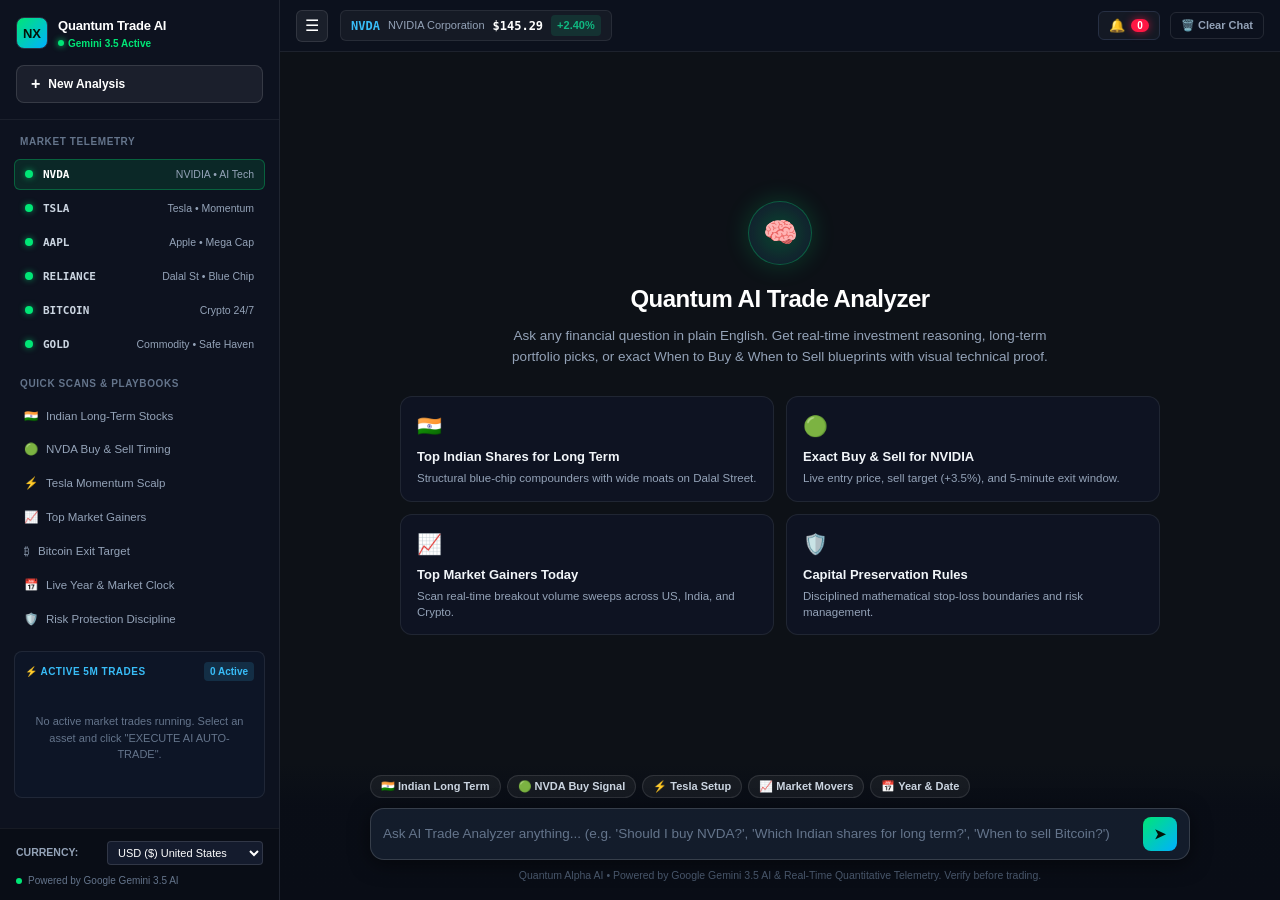
==== commit 85d55252: "Strip all remaining trading badges and complex boxes for pure minimalist ChatGPT layout with deep ma" ====
--- a/frontend/index.html
+++ b/frontend/index.html
@@ -7,7 +7,7 @@
   <meta http-equiv="Pragma" content="no-cache">
   <meta http-equiv="Expires" content="0">
   <title>Quantum AI Trade Analyzer • ChatGPT-Style Market Intelligence</title>
-  <link rel="stylesheet" href="style.css?v=5.0">
+  <link rel="stylesheet" href="style.css?v=7.0">
   <script src="lightweight-charts.js"></script>
   <script src="qrcode.min.js"></script>
 </head>
@@ -17,6 +17,7 @@
   <div class="chatgpt-layout">
     
     <!-- Left Collapsible Sidebar -->
+    <div class="sidebar-backdrop" id="sidebarBackdrop" onclick="toggleSidebar()"></div>
     <aside class="chat-sidebar" id="chatSidebar">
       <div class="sidebar-top">
         <div class="brand-row">
@@ -456,7 +457,7 @@
     <button type="button" id="btnSubmitInlineAi"></button>
   </div>
 
-  <script src="client_engine.js?v=5.0"></script>
-  <script src="app.js?v=5.0"></script>
+  <script src="client_engine.js?v=7.0"></script>
+  <script src="app.js?v=7.0"></script>
 </body>
 </html>
--- a/frontend/style.css
+++ b/frontend/style.css
@@ -4078,3 +4078,470 @@
   color: #475569;
   text-align: center;
 }
+
+/* ========================================================
+   HIGH-FIDELITY CHATGPT-INSPIRED CHAT STREAM & BUBBLES
+   ======================================================== */
+.sidebar-backdrop {
+  display: none;
+  position: fixed;
+  top: 0;
+  left: 0;
+  right: 0;
+  bottom: 0;
+  background: rgba(0, 0, 0, 0.65);
+  backdrop-filter: blur(4px);
+  z-index: 90;
+  transition: opacity 0.2s ease;
+}
+
+@media (max-width: 768px) {
+  .sidebar-backdrop.active {
+    display: block;
+  }
+}
+
+/* Chat Message Rows */
+.chat-message-row {
+  display: flex;
+  width: 100%;
+  margin-bottom: 20px;
+  animation: msgSlideIn 0.25s cubic-bezier(0.16, 1, 0.3, 1);
+}
+
+@keyframes msgSlideIn {
+  from { opacity: 0; transform: translateY(10px); }
+  to { opacity: 1; transform: translateY(0); }
+}
+
+.chat-message-row.user {
+  justify-content: flex-end;
+}
+
+.chat-message-row.assistant {
+  justify-content: flex-start;
+  gap: 12px;
+}
+
+.msg-avatar {
+  width: 32px;
+  height: 32px;
+  min-width: 32px;
+  border-radius: 50%;
+  background: linear-gradient(135deg, rgba(0, 230, 118, 0.2) 0%, rgba(56, 189, 248, 0.2) 100%);
+  border: 1px solid rgba(0, 230, 118, 0.4);
+  display: flex;
+  align-items: center;
+  justify-content: center;
+  font-size: 15px;
+  box-shadow: 0 0 12px rgba(0, 230, 118, 0.25);
+  margin-top: 2px;
+}
+
+.message-bubble {
+  max-width: 85%;
+  font-size: 14px;
+  line-height: 1.6;
+}
+
+.user-bubble {
+  background: #1e293b;
+  color: #ffffff;
+  padding: 12px 18px;
+  border-radius: 20px 20px 4px 20px;
+  border: 1px solid rgba(255, 255, 255, 0.1);
+  box-shadow: 0 4px 16px rgba(0, 0, 0, 0.3);
+  word-break: break-word;
+}
+
+.assistant-bubble {
+  flex: 1;
+  max-width: 100%;
+  background: rgba(15, 22, 36, 0.85);
+  border: 1px solid rgba(255, 255, 255, 0.09);
+  border-radius: 16px;
+  padding: 20px 24px;
+  display: flex;
+  flex-direction: column;
+  gap: 14px;
+  box-shadow: 0 6px 28px rgba(0, 0, 0, 0.4);
+}
+
+.assistant-header {
+  display: flex;
+  align-items: center;
+  gap: 10px;
+  padding-bottom: 10px;
+  border-bottom: 1px solid rgba(255, 255, 255, 0.06);
+  flex-wrap: wrap;
+}
+
+.assistant-name {
+  font-size: 13px;
+  font-weight: 800;
+  color: #fff;
+  letter-spacing: -0.2px;
+}
+
+.model-badge {
+  font-size: 10px;
+  font-weight: 700;
+  background: rgba(56, 189, 248, 0.15);
+  color: #38bdf8;
+  padding: 2px 7px;
+  border-radius: 12px;
+  border: 1px solid rgba(56, 189, 248, 0.3);
+}
+
+.conviction-badge {
+  font-size: 10px;
+  font-weight: 800;
+  background: rgba(0, 230, 118, 0.15);
+  color: #00e676;
+  padding: 2px 7px;
+  border-radius: 12px;
+  margin-left: auto;
+}
+
+.assistant-body {
+  color: #e2e8f0;
+  font-size: 13.5px;
+  line-height: 1.65;
+}
+
+.assistant-body h3, .assistant-body h4 {
+  margin: 14px 0 6px 0;
+  font-weight: 800;
+  color: #ffffff;
+}
+
+.assistant-body p {
+  margin: 8px 0;
+}
+
+.assistant-body ul, .assistant-body ol {
+  margin: 8px 0 8px 20px;
+}
+
+.assistant-body li {
+  margin: 4px 0;
+}
+
+/* Typing / Thinking Indicator */
+.chat-message-row.thinking .assistant-bubble {
+  background: rgba(15, 22, 36, 0.6);
+  border: 1px dashed rgba(56, 189, 248, 0.3);
+  padding: 14px 18px;
+  display: flex;
+  flex-direction: row;
+  align-items: center;
+  gap: 12px;
+}
+
+.typing-indicator {
+  display: flex;
+  align-items: center;
+  gap: 4px;
+}
+
+.typing-indicator span {
+  width: 7px;
+  height: 7px;
+  background: #38bdf8;
+  border-radius: 50%;
+  animation: typingBounce 1.4s infinite ease-in-out both;
+}
+
+.typing-indicator span:nth-child(1) { animation-delay: -0.32s; }
+.typing-indicator span:nth-child(2) { animation-delay: -0.16s; }
+.typing-indicator span:nth-child(3) { animation-delay: 0s; }
+
+@keyframes typingBounce {
+  0%, 80%, 100% { transform: scale(0.6); opacity: 0.4; }
+  40% { transform: scale(1.1); opacity: 1; }
+}
+
+.thinking-label {
+  font-size: 12px;
+  color: #94a3b8;
+  font-style: italic;
+}
+
+/* Message Actions Toolbar */
+.assistant-actions {
+  display: flex;
+  align-items: center;
+  gap: 8px;
+  padding-top: 10px;
+  border-top: 1px solid rgba(255, 255, 255, 0.05);
+  margin-top: 4px;
+}
+
+.msg-action-btn {
+  background: transparent;
+  border: 1px solid rgba(255, 255, 255, 0.1);
+  color: #94a3b8;
+  font-size: 11px;
+  font-weight: 600;
+  border-radius: 6px;
+  padding: 4px 9px;
+  cursor: pointer;
+  display: flex;
+  align-items: center;
+  gap: 4px;
+  transition: all 0.15s ease;
+}
+
+.msg-action-btn:hover {
+  background: rgba(255, 255, 255, 0.06);
+  color: #38bdf8;
+  border-color: rgba(56, 189, 248, 0.3);
+}
+
+/* Markdown Tables Styling */
+.ai-markdown-table {
+  width: 100%;
+  border-collapse: collapse;
+  margin: 12px 0;
+  font-size: 12px;
+  background: rgba(0, 0, 0, 0.25);
+  border-radius: 8px;
+  overflow: hidden;
+}
+
+.ai-markdown-table th {
+  background: rgba(255, 255, 255, 0.06);
+  color: #38bdf8;
+  font-weight: 700;
+  padding: 8px 12px;
+  text-align: left;
+  border-bottom: 1px solid rgba(255, 255, 255, 0.1);
+}
+
+.ai-markdown-table td {
+  padding: 8px 12px;
+  border-bottom: 1px solid rgba(255, 255, 255, 0.04);
+  color: #cbd5e1;
+}
+
+.ai-markdown-table tr:last-child td {
+  border-bottom: none;
+}
+
+/* ========================================================
+   MINIMALIST CHATGPT DESIGN SYSTEM (CLEAN & SUBTLE)
+   ======================================================== */
+.chat-main {
+  background: #0d1117;
+}
+
+.chat-scroll-container {
+  max-width: 860px;
+  width: 100%;
+  margin: 0 auto;
+  padding: 24px 24px 140px 24px;
+}
+
+.chat-thread {
+  max-width: 820px;
+  width: 100%;
+  display: flex;
+  flex-direction: column;
+  gap: 24px;
+}
+
+.chat-message-row {
+  display: flex;
+  width: 100%;
+  margin-bottom: 8px;
+}
+
+.chat-message-row.user {
+  justify-content: flex-end;
+}
+
+.chat-message-row.assistant {
+  justify-content: flex-start;
+  gap: 14px;
+}
+
+.msg-avatar {
+  width: 28px;
+  height: 28px;
+  min-width: 28px;
+  border-radius: 50%;
+  background: #1e293b;
+  border: 1px solid rgba(255, 255, 255, 0.12);
+  color: #38bdf8;
+  display: flex;
+  align-items: center;
+  justify-content: center;
+  font-size: 13px;
+  font-weight: 900;
+  margin-top: 2px;
+}
+
+.user-bubble {
+  background: #212836;
+  color: #f8fafc;
+  padding: 10px 16px;
+  border-radius: 18px 18px 4px 18px;
+  border: 1px solid rgba(255, 255, 255, 0.08);
+  font-size: 14px;
+  line-height: 1.55;
+  max-width: 78%;
+  box-shadow: none;
+}
+
+.assistant-bubble {
+  flex: 1;
+  background: transparent;
+  border: none;
+  padding: 0;
+  display: flex;
+  flex-direction: column;
+  gap: 10px;
+  box-shadow: none;
+}
+
+.assistant-header {
+  display: flex;
+  align-items: center;
+  gap: 8px;
+  padding-bottom: 4px;
+  border-bottom: none;
+}
+
+.assistant-name {
+  font-size: 13px;
+  font-weight: 700;
+  color: #f1f5f9;
+}
+
+.model-badge {
+  font-size: 9.5px;
+  font-weight: 600;
+  background: rgba(255, 255, 255, 0.06);
+  color: #94a3b8;
+  padding: 2px 6px;
+  border-radius: 4px;
+  border: none;
+}
+
+.assistant-body {
+  color: #cbd5e1;
+  font-size: 14px;
+  line-height: 1.7;
+}
+
+.assistant-body h1, .assistant-body h2, .assistant-body h3, .assistant-body h4 {
+  color: #f8fafc;
+  font-weight: 700;
+  margin: 16px 0 6px 0;
+  letter-spacing: -0.2px;
+}
+
+.assistant-body h1 { font-size: 17px; }
+.assistant-body h2 { font-size: 15px; }
+.assistant-body h3 { font-size: 14px; }
+.assistant-body h4 { font-size: 13px; }
+
+.assistant-body p {
+  margin: 8px 0;
+}
+
+.assistant-body ul, .assistant-body ol {
+  margin: 8px 0 8px 20px;
+}
+
+.assistant-body li {
+  margin: 4px 0;
+}
+
+.assistant-body hr {
+  border: none;
+  border-top: 1px solid rgba(255, 255, 255, 0.08);
+  margin: 16px 0;
+}
+
+/* Minimalist Execution Pill */
+.chat-trade-pill-wrap {
+  margin: 10px 0;
+}
+
+.btn-chat-execute-pill {
+  background: linear-gradient(135deg, rgba(16, 185, 129, 0.2) 0%, rgba(56, 189, 248, 0.2) 100%);
+  border: 1px solid rgba(16, 185, 129, 0.4);
+  color: #10b981;
+  border-radius: 8px;
+  padding: 8px 14px;
+  font-size: 12px;
+  font-weight: 700;
+  cursor: pointer;
+  display: inline-flex;
+  align-items: center;
+  gap: 6px;
+  transition: all 0.2s ease;
+}
+
+.btn-chat-execute-pill:hover {
+  background: rgba(16, 185, 129, 0.3);
+  border-color: #10b981;
+  color: #ffffff;
+  transform: translateY(-1px);
+}
+
+.assistant-actions {
+  display: flex;
+  align-items: center;
+  gap: 6px;
+  padding-top: 4px;
+  border-top: none;
+}
+
+.msg-action-btn {
+  background: transparent;
+  border: none;
+  color: #64748b;
+  font-size: 11px;
+  font-weight: 600;
+  padding: 4px 8px;
+  border-radius: 4px;
+  cursor: pointer;
+  transition: color 0.15s ease;
+}
+
+.msg-action-btn:hover {
+  color: #cbd5e1;
+  background: rgba(255, 255, 255, 0.05);
+}
+
+/* Clean Markdown Tables */
+.ai-markdown-table {
+  width: 100%;
+  border-collapse: collapse;
+  margin: 14px 0;
+  font-size: 12.5px;
+  border: 1px solid rgba(255, 255, 255, 0.08);
+  border-radius: 6px;
+  overflow: hidden;
+}
+
+.ai-markdown-table th {
+  background: rgba(255, 255, 255, 0.04);
+  color: #f1f5f9;
+  font-weight: 600;
+  padding: 8px 12px;
+  text-align: left;
+  border-bottom: 1px solid rgba(255, 255, 255, 0.08);
+}
+
+.ai-markdown-table td {
+  padding: 8px 12px;
+  border-bottom: 1px solid rgba(255, 255, 255, 0.04);
+  color: #cbd5e1;
+}
+
+.ai-markdown-table tr:last-child td {
+  border-bottom: none;
+}
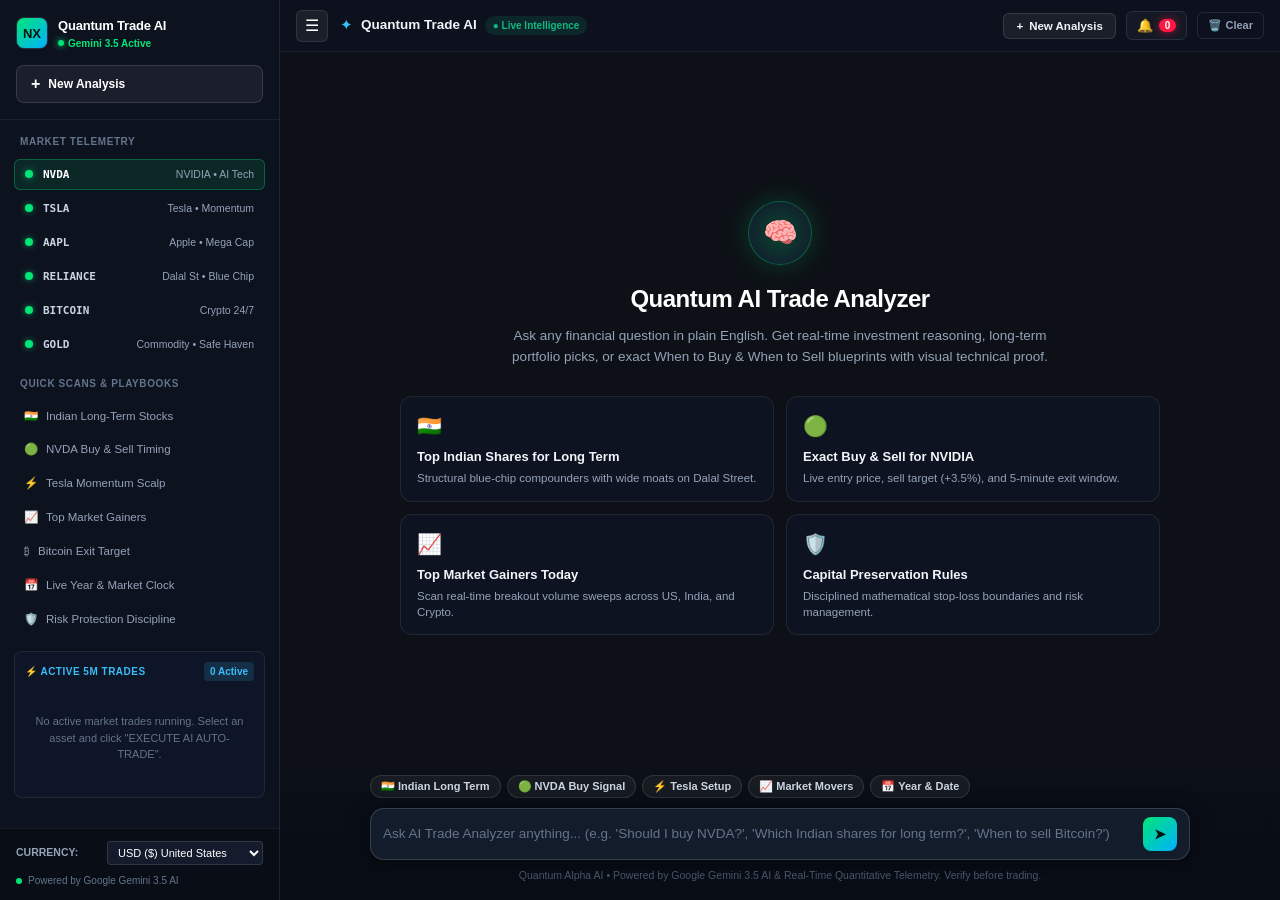
==== commit 3e7af98a: "Add responsive Technical Proof Picture canvas inside AI chat, clean ChatGPT top bar, and fix fallbac" ====
--- a/frontend/index.html
+++ b/frontend/index.html
@@ -7,7 +7,7 @@
   <meta http-equiv="Pragma" content="no-cache">
   <meta http-equiv="Expires" content="0">
   <title>Quantum AI Trade Analyzer • ChatGPT-Style Market Intelligence</title>
-  <link rel="stylesheet" href="style.css?v=7.0">
+  <link rel="stylesheet" href="style.css?v=8.0">
   <script src="lightweight-charts.js"></script>
   <script src="qrcode.min.js"></script>
 </head>
@@ -144,23 +144,24 @@
           <button type="button" class="btn-menu-hamburger" onclick="toggleSidebar()" title="Toggle Sidebar">
             ☰
           </button>
-          <div class="active-asset-indicator" id="topActiveAssetIndicator">
-            <span class="active-sym" id="topActiveSym">NVDA</span>
-            <span class="active-name" id="topActiveName">NVIDIA Corporation</span>
-            <span class="active-price" id="topActivePrice">$145.29</span>
-            <span class="active-change bull" id="topActiveChange">+2.40%</span>
+          <div class="chat-header-model-pill">
+            <span class="model-sparkle">✦</span>
+            <span class="model-name">Quantum Trade AI</span>
+            <span class="model-status">● Live Intelligence</span>
           </div>
         </div>
 
         <div class="bar-right">
+          <button type="button" class="btn-new-chat-top" onclick="startNewAnalysis()" title="Start New Analysis">
+            <span>+</span> New Analysis
+          </button>
           <!-- Live Notifications Bell -->
           <button type="button" id="btnToggleAlerts" class="btn-alerts-bell" onclick="toggleAlertsDrawer()" title="Signal Alerts">
             <span>🔔</span>
             <span id="alertBellBadge" class="alert-badge">0</span>
           </button>
-
-          <button type="button" class="btn-clear-chat" onclick="startNewAnalysis()" title="Start New Analysis">
-            🗑️ Clear Chat
+          <button type="button" class="btn-clear-chat" onclick="startNewAnalysis()" title="Clear Chat">
+            🗑️ Clear
           </button>
         </div>
       </header>
@@ -457,7 +458,7 @@
     <button type="button" id="btnSubmitInlineAi"></button>
   </div>
 
-  <script src="client_engine.js?v=7.0"></script>
-  <script src="app.js?v=7.0"></script>
+  <script src="client_engine.js?v=8.0"></script>
+  <script src="app.js?v=8.0"></script>
 </body>
 </html>
--- a/frontend/style.css
+++ b/frontend/style.css
@@ -4329,6 +4329,134 @@
 }
 
 /* ========================================================
+   PROOF PICTURE & CHATGPT CLEAN BAR ADDITIONS
+   ======================================================== */
+.chat-proof-card {
+  margin: 14px 0 10px 0;
+  background: #0d121f;
+  border: 1px solid rgba(56, 189, 248, 0.25);
+  border-radius: 12px;
+  overflow: hidden;
+  box-shadow: 0 4px 20px rgba(0, 0, 0, 0.4);
+}
+.proof-card-header {
+  display: flex;
+  justify-content: space-between;
+  align-items: center;
+  padding: 10px 14px;
+  background: rgba(15, 23, 42, 0.85);
+  border-bottom: 1px solid rgba(255, 255, 255, 0.08);
+}
+.proof-card-title {
+  display: flex;
+  align-items: center;
+  gap: 8px;
+  font-size: 11px;
+  letter-spacing: 0.5px;
+  color: #fff;
+  font-weight: 700;
+}
+.proof-dot {
+  width: 8px;
+  height: 8px;
+  background: #00e676;
+  border-radius: 50%;
+  box-shadow: 0 0 8px #00e676;
+}
+.proof-badge {
+  font-size: 9px;
+  font-weight: 700;
+  color: #38bdf8;
+  background: rgba(56, 189, 248, 0.12);
+  border: 1px solid rgba(56, 189, 248, 0.3);
+  padding: 2px 8px;
+  border-radius: 12px;
+}
+.proof-canvas-container {
+  padding: 12px;
+  background: #060913;
+  display: flex;
+  justify-content: center;
+}
+.chat-proof-canvas {
+  width: 100%;
+  max-width: 640px;
+  height: auto;
+  border-radius: 8px;
+  display: block;
+}
+.proof-card-footer {
+  display: grid;
+  grid-template-columns: repeat(3, 1fr);
+  padding: 10px 14px;
+  background: rgba(15, 23, 42, 0.95);
+  border-top: 1px solid rgba(255, 255, 255, 0.06);
+  gap: 10px;
+}
+.proof-metric {
+  display: flex;
+  flex-direction: column;
+  gap: 2px;
+}
+.proof-metric .metric-lbl {
+  font-size: 9px;
+  font-weight: 700;
+  color: #94a3b8;
+  text-transform: uppercase;
+}
+.proof-metric .metric-val {
+  font-size: 12.5px;
+  font-weight: 800;
+  font-family: monospace;
+}
+.proof-metric.buy .metric-val { color: #00e676; }
+.proof-metric.sell .metric-val { color: #38bdf8; }
+.proof-metric.stop .metric-val { color: #ef4444; }
+
+/* Top Bar Minimalist Header */
+.chat-header-model-pill {
+  display: flex;
+  align-items: center;
+  gap: 8px;
+}
+.model-sparkle {
+  color: #38bdf8;
+  font-size: 15px;
+}
+.model-name {
+  font-size: 13.5px;
+  font-weight: 700;
+  color: #f1f5f9;
+}
+.model-status {
+  font-size: 10px;
+  font-weight: 600;
+  color: #10b981;
+  background: rgba(16, 185, 129, 0.12);
+  padding: 2px 8px;
+  border-radius: 12px;
+}
+.btn-new-chat-top {
+  background: rgba(255, 255, 255, 0.06);
+  border: 1px solid rgba(255, 255, 255, 0.12);
+  color: #f1f5f9;
+  border-radius: 6px;
+  padding: 6px 12px;
+  font-size: 11.5px;
+  font-weight: 600;
+  cursor: pointer;
+  display: flex;
+  align-items: center;
+  gap: 6px;
+  transition: all 0.2s ease;
+}
+.btn-new-chat-top:hover {
+  background: rgba(56, 189, 248, 0.15);
+  border-color: rgba(56, 189, 248, 0.4);
+  color: #38bdf8;
+}
+
+/* ========================================================
    MINIMALIST CHATGPT DESIGN SYSTEM (CLEAN & SUBTLE)
    ======================================================== */
 .chat-main {
@@ -4545,3 +4673,131 @@
 .ai-markdown-table tr:last-child td {
   border-bottom: none;
 }
+
+/* ========================================================
+   PROOF PICTURE & CHATGPT CLEAN BAR ADDITIONS
+   ======================================================== */
+.chat-proof-card {
+  margin: 14px 0 10px 0;
+  background: #0d121f;
+  border: 1px solid rgba(56, 189, 248, 0.25);
+  border-radius: 12px;
+  overflow: hidden;
+  box-shadow: 0 4px 20px rgba(0, 0, 0, 0.4);
+}
+.proof-card-header {
+  display: flex;
+  justify-content: space-between;
+  align-items: center;
+  padding: 10px 14px;
+  background: rgba(15, 23, 42, 0.85);
+  border-bottom: 1px solid rgba(255, 255, 255, 0.08);
+}
+.proof-card-title {
+  display: flex;
+  align-items: center;
+  gap: 8px;
+  font-size: 11px;
+  letter-spacing: 0.5px;
+  color: #fff;
+  font-weight: 700;
+}
+.proof-dot {
+  width: 8px;
+  height: 8px;
+  background: #00e676;
+  border-radius: 50%;
+  box-shadow: 0 0 8px #00e676;
+}
+.proof-badge {
+  font-size: 9px;
+  font-weight: 700;
+  color: #38bdf8;
+  background: rgba(56, 189, 248, 0.12);
+  border: 1px solid rgba(56, 189, 248, 0.3);
+  padding: 2px 8px;
+  border-radius: 12px;
+}
+.proof-canvas-container {
+  padding: 12px;
+  background: #060913;
+  display: flex;
+  justify-content: center;
+}
+.chat-proof-canvas {
+  width: 100%;
+  max-width: 640px;
+  height: auto;
+  border-radius: 8px;
+  display: block;
+}
+.proof-card-footer {
+  display: grid;
+  grid-template-columns: repeat(3, 1fr);
+  padding: 10px 14px;
+  background: rgba(15, 23, 42, 0.95);
+  border-top: 1px solid rgba(255, 255, 255, 0.06);
+  gap: 10px;
+}
+.proof-metric {
+  display: flex;
+  flex-direction: column;
+  gap: 2px;
+}
+.proof-metric .metric-lbl {
+  font-size: 9px;
+  font-weight: 700;
+  color: #94a3b8;
+  text-transform: uppercase;
+}
+.proof-metric .metric-val {
+  font-size: 12.5px;
+  font-weight: 800;
+  font-family: monospace;
+}
+.proof-metric.buy .metric-val { color: #00e676; }
+.proof-metric.sell .metric-val { color: #38bdf8; }
+.proof-metric.stop .metric-val { color: #ef4444; }
+
+/* Top Bar Minimalist Header */
+.chat-header-model-pill {
+  display: flex;
+  align-items: center;
+  gap: 8px;
+}
+.model-sparkle {
+  color: #38bdf8;
+  font-size: 15px;
+}
+.model-name {
+  font-size: 13.5px;
+  font-weight: 700;
+  color: #f1f5f9;
+}
+.model-status {
+  font-size: 10px;
+  font-weight: 600;
+  color: #10b981;
+  background: rgba(16, 185, 129, 0.12);
+  padding: 2px 8px;
+  border-radius: 12px;
+}
+.btn-new-chat-top {
+  background: rgba(255, 255, 255, 0.06);
+  border: 1px solid rgba(255, 255, 255, 0.12);
+  color: #f1f5f9;
+  border-radius: 6px;
+  padding: 6px 12px;
+  font-size: 11.5px;
+  font-weight: 600;
+  cursor: pointer;
+  display: flex;
+  align-items: center;
+  gap: 6px;
+  transition: all 0.2s ease;
+}
+.btn-new-chat-top:hover {
+  background: rgba(56, 189, 248, 0.15);
+  border-color: rgba(56, 189, 248, 0.4);
+  color: #38bdf8;
+}
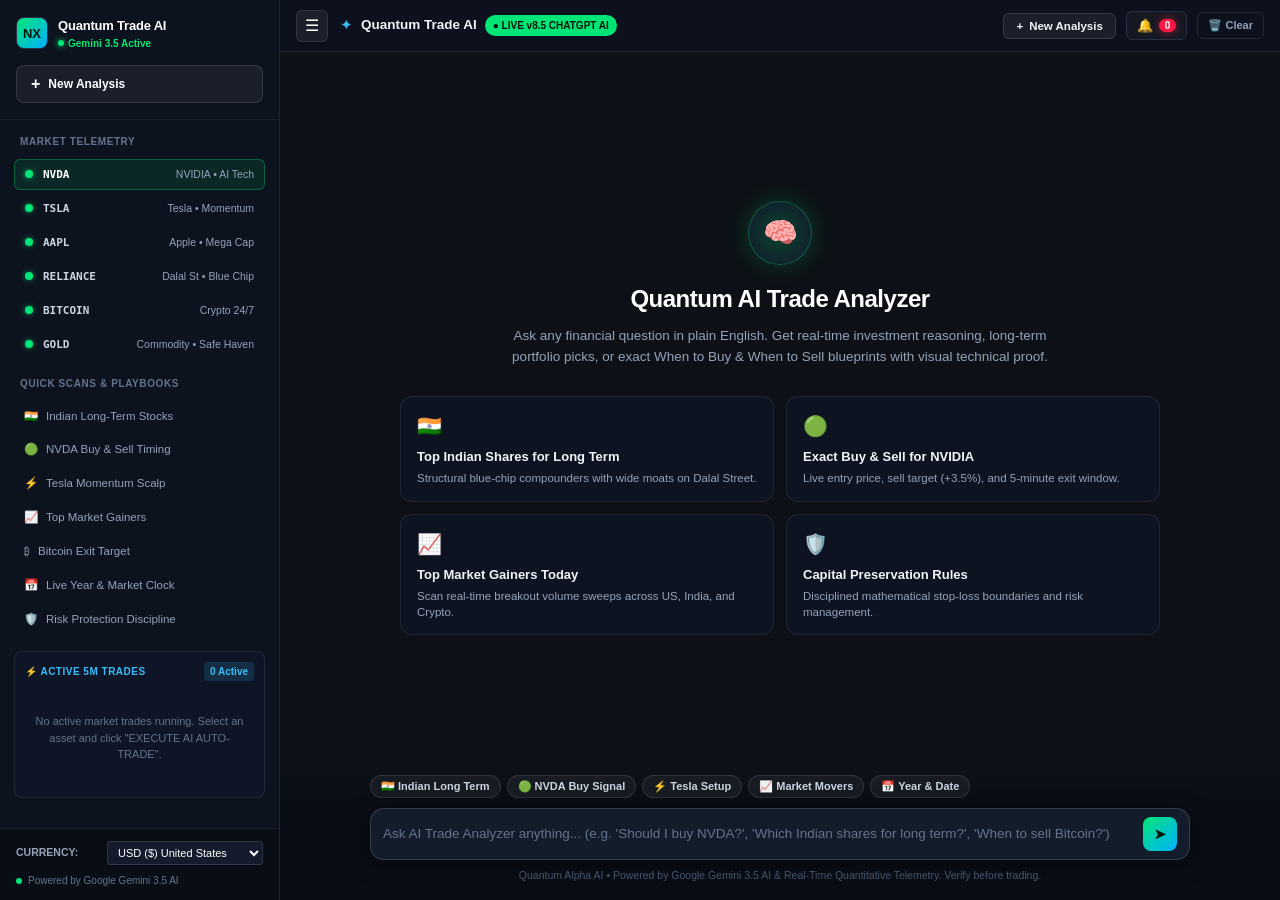
==== commit 94d0d7c0: "Update cache-buster to v8.5 with high-visibility ChatGPT LIVE mode header badge" ====
--- a/frontend/index.html
+++ b/frontend/index.html
@@ -7,7 +7,7 @@
   <meta http-equiv="Pragma" content="no-cache">
   <meta http-equiv="Expires" content="0">
   <title>Quantum AI Trade Analyzer • ChatGPT-Style Market Intelligence</title>
-  <link rel="stylesheet" href="style.css?v=8.0">
+  <link rel="stylesheet" href="style.css?v=8.5">
   <script src="lightweight-charts.js"></script>
   <script src="qrcode.min.js"></script>
 </head>
@@ -147,7 +147,7 @@
           <div class="chat-header-model-pill">
             <span class="model-sparkle">✦</span>
             <span class="model-name">Quantum Trade AI</span>
-            <span class="model-status">● Live Intelligence</span>
+            <span class="model-status" style="background:#00e676; color:#031409; font-weight:800; font-size:10px; padding:3px 8px; border-radius:12px;">● LIVE v8.5 CHATGPT AI</span>
           </div>
         </div>
 
@@ -458,7 +458,7 @@
     <button type="button" id="btnSubmitInlineAi"></button>
   </div>
 
-  <script src="client_engine.js?v=8.0"></script>
-  <script src="app.js?v=8.0"></script>
+  <script src="client_engine.js?v=8.5"></script>
+  <script src="app.js?v=8.5"></script>
 </body>
 </html>
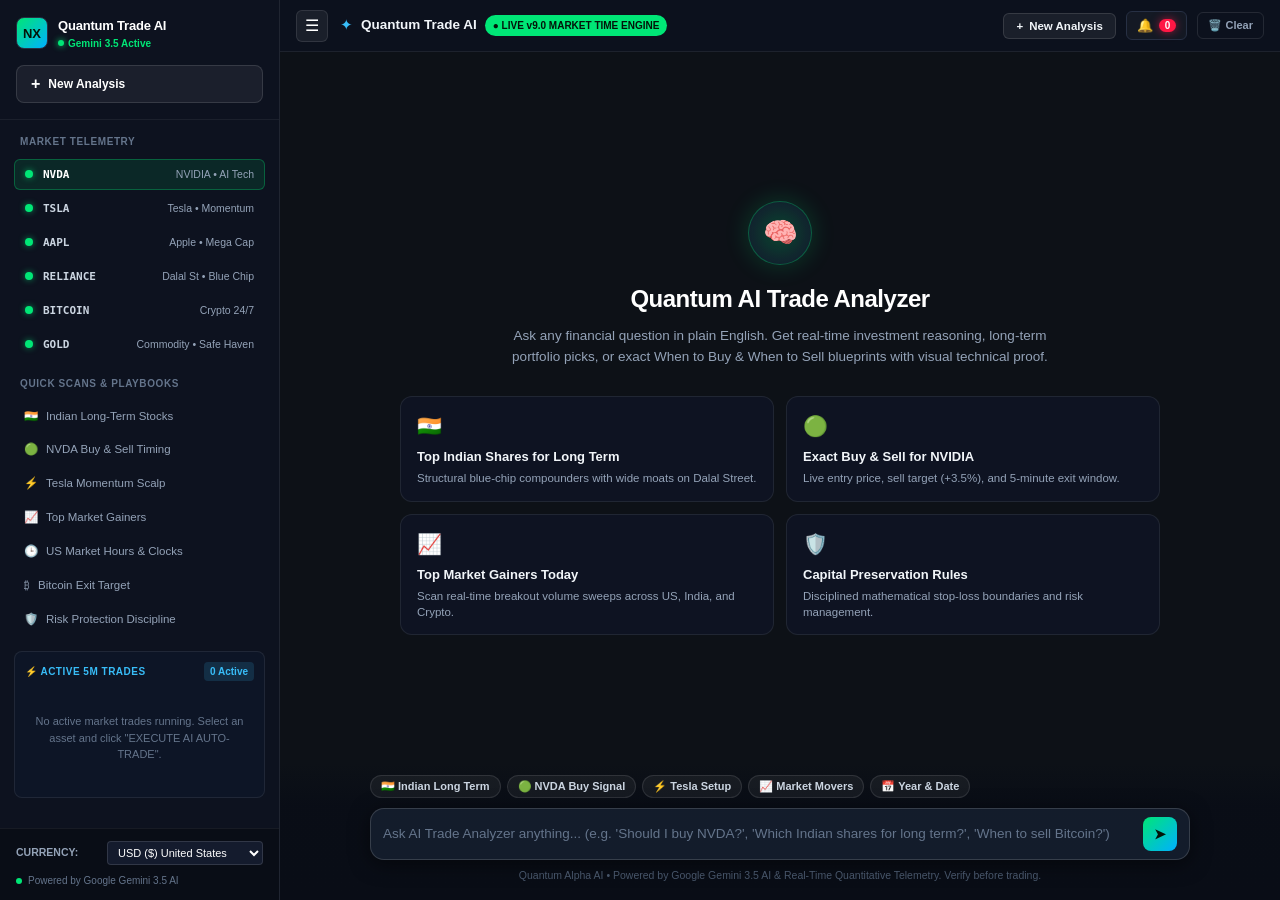
==== commit 67a47d37: "Fix timezone intelligence: provide precise US Eastern, Pacific, and IST market hours and clocks" ====
--- a/frontend/index.html
+++ b/frontend/index.html
@@ -7,7 +7,7 @@
   <meta http-equiv="Pragma" content="no-cache">
   <meta http-equiv="Expires" content="0">
   <title>Quantum AI Trade Analyzer • ChatGPT-Style Market Intelligence</title>
-  <link rel="stylesheet" href="style.css?v=8.5">
+  <link rel="stylesheet" href="style.css?v=9.0">
   <script src="lightweight-charts.js"></script>
   <script src="qrcode.min.js"></script>
 </head>
@@ -89,11 +89,11 @@
             <button type="button" class="sidebar-prompt-item" onclick="quickFrontAiAsk('Which shares are going UP today?')">
               <span>📈</span> Top Market Gainers
             </button>
+            <button type="button" class="sidebar-prompt-item" onclick="quickFrontAiAsk('What is the current time in America and is US market open?')">
+              <span>🕒</span> US Market Hours & Clocks
+            </button>
             <button type="button" class="sidebar-prompt-item" onclick="quickFrontAiAsk('What is Bitcoin (BTC) outlook and when to sell?')">
               <span>₿</span> Bitcoin Exit Target
-            </button>
-            <button type="button" class="sidebar-prompt-item" onclick="quickFrontAiAsk('which year is today')">
-              <span>📅</span> Live Year & Market Clock
             </button>
             <button type="button" class="sidebar-prompt-item" onclick="quickFrontAiAsk('Common sense: How do I protect my money if price drops?')">
               <span>🛡️</span> Risk Protection Discipline
@@ -147,7 +147,7 @@
           <div class="chat-header-model-pill">
             <span class="model-sparkle">✦</span>
             <span class="model-name">Quantum Trade AI</span>
-            <span class="model-status" style="background:#00e676; color:#031409; font-weight:800; font-size:10px; padding:3px 8px; border-radius:12px;">● LIVE v8.5 CHATGPT AI</span>
+            <span class="model-status" style="background:#00e676; color:#031409; font-weight:800; font-size:10px; padding:3px 8px; border-radius:12px;">● LIVE v9.0 MARKET TIME ENGINE</span>
           </div>
         </div>
 
@@ -458,7 +458,7 @@
     <button type="button" id="btnSubmitInlineAi"></button>
   </div>
 
-  <script src="client_engine.js?v=8.5"></script>
-  <script src="app.js?v=8.5"></script>
+  <script src="client_engine.js?v=9.0"></script>
+  <script src="app.js?v=9.0"></script>
 </body>
 </html>
